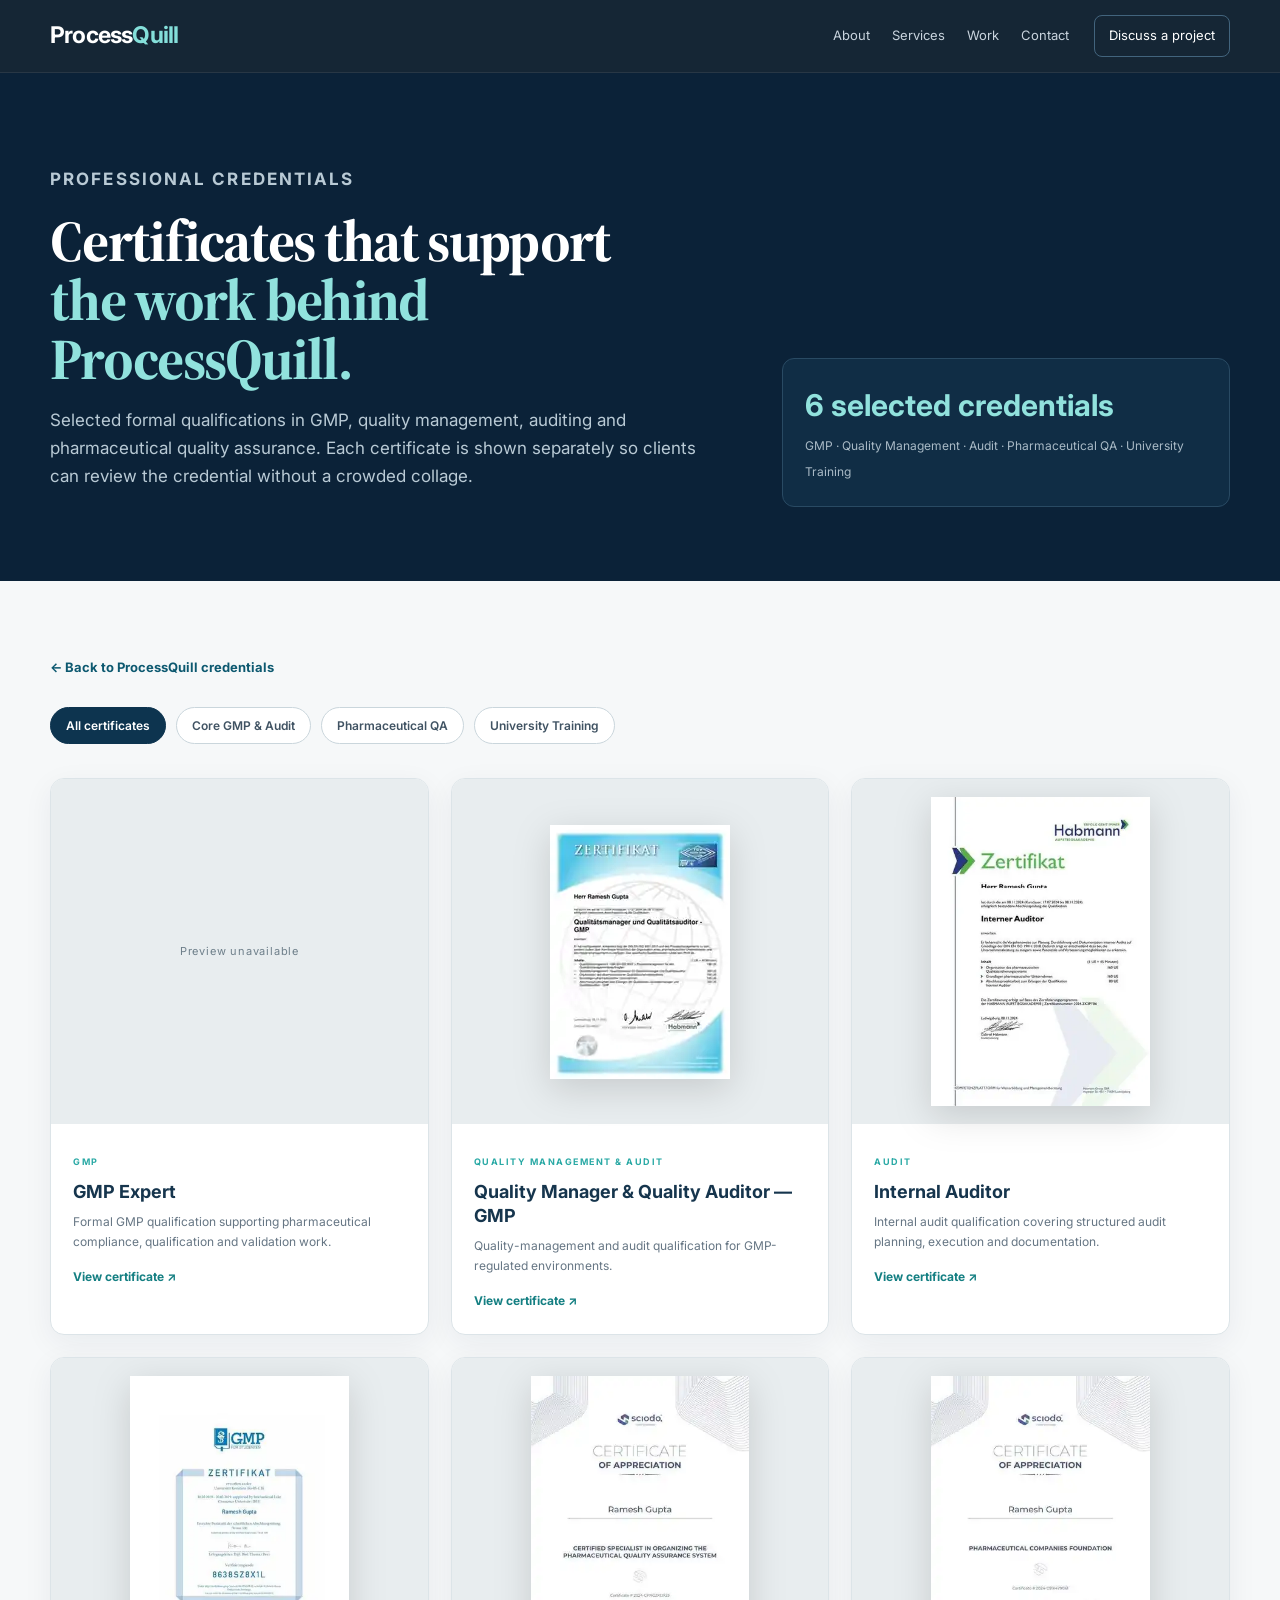
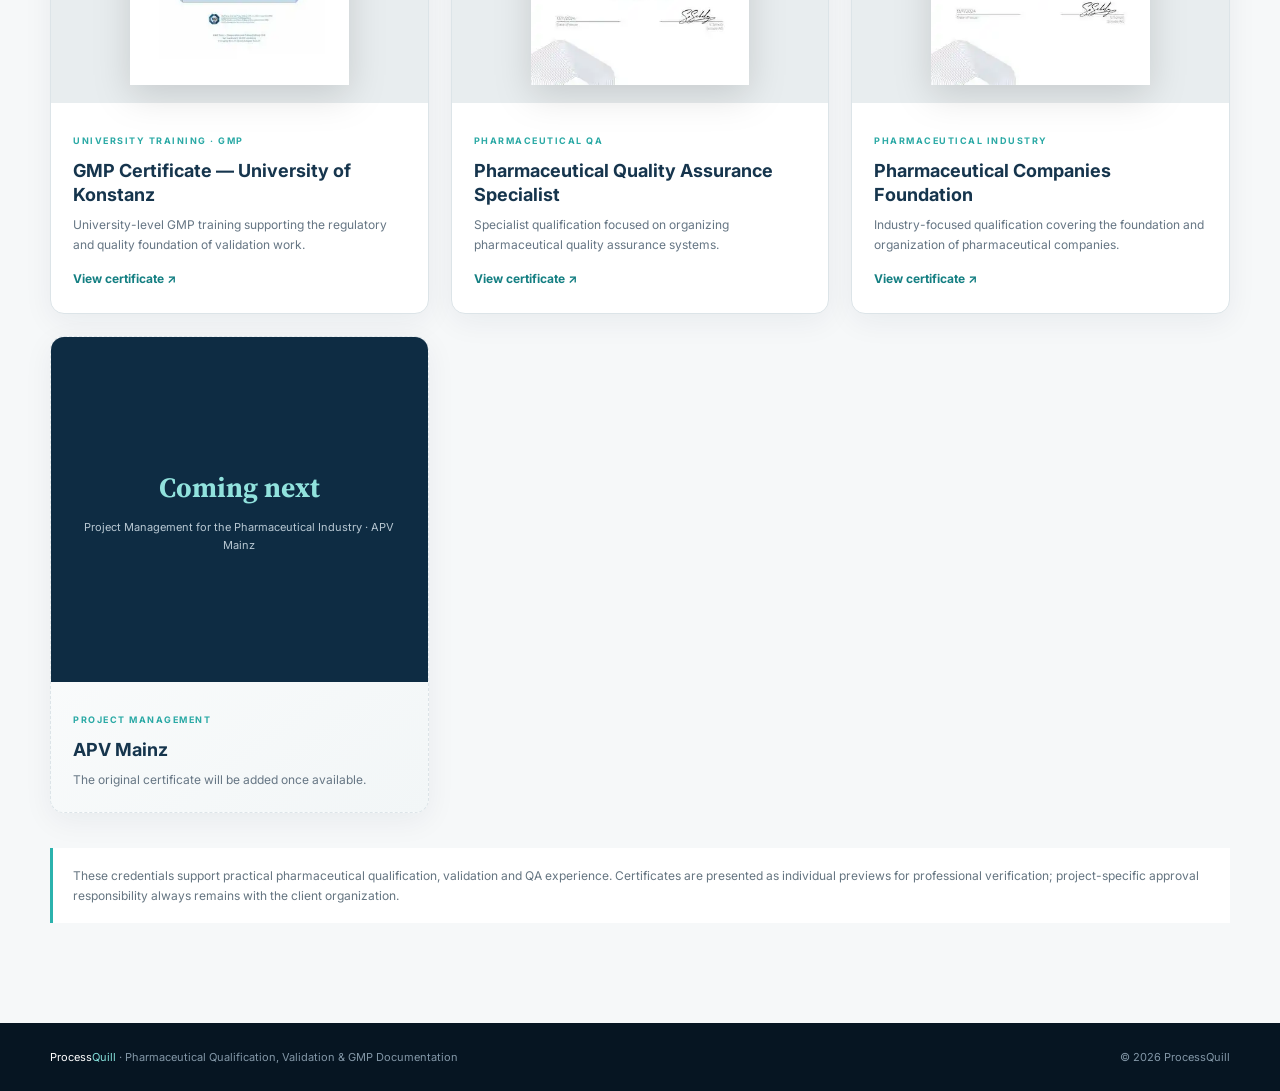
==== certificates.html @ fa0e52ea "Add individual professional certificate gallery" ====
<!DOCTYPE html>
<html lang="en">
<head>
  <meta charset="UTF-8" />
  <meta name="viewport" content="width=device-width, initial-scale=1.0" />
  <meta name="description" content="Selected professional GMP, quality management, audit and pharmaceutical QA certificates of Ramesh Gupta / ProcessQuill." />
  <meta name="theme-color" content="#0b2238" />
  <title>Certificates | ProcessQuill</title>
  <link rel="preconnect" href="https://fonts.googleapis.com">
  <link rel="preconnect" href="https://fonts.gstatic.com" crossorigin>
  <link href="https://fonts.googleapis.com/css2?family=Inter:wght@400;500;600;700&family=Source+Serif+4:opsz,wght@8..60,600;700&display=swap" rel="stylesheet">
  <link rel="stylesheet" href="styles.css" />
  <style>
    .cert-page{background:#f6f8f9;min-height:100vh}.cert-hero{background:#0b2238;color:#fff;padding:92px 0 74px}.cert-hero-grid{display:grid;grid-template-columns:1.2fr .8fr;gap:60px;align-items:end}.cert-hero h1{font-family:"Source Serif 4",Georgia,serif;font-size:58px;line-height:1.02;letter-spacing:-1.7px;margin:0}.cert-hero h1 span{color:#91e2dd}.cert-hero p{color:#b9cad5;font-size:17px;max-width:720px}.cert-summary{border:1px solid #294a63;border-radius:12px;padding:22px;background:#102d45}.cert-summary strong{display:block;font-size:30px;color:#91e2dd}.cert-summary span{font-size:12px;color:#a9bac6}.cert-main{padding:72px 0 100px}.filter-row{display:flex;gap:10px;flex-wrap:wrap;margin:0 0 34px}.filter-btn{border:1px solid #cad6dc;background:#fff;color:#405363;padding:10px 15px;border-radius:999px;font:600 12px Inter,Arial;cursor:pointer}.filter-btn.active,.filter-btn:hover{background:#0d344f;color:#fff;border-color:#0d344f}.certificate-grid{display:grid;grid-template-columns:repeat(3,1fr);gap:22px}.certificate-card{background:#fff;border:1px solid #dce4e8;border-radius:14px;overflow:hidden;box-shadow:0 8px 30px rgba(12,42,62,.06);transition:.25s ease}.certificate-card:hover{transform:translateY(-4px);box-shadow:0 18px 45px rgba(12,42,62,.11)}.certificate-card.hidden{display:none}.certificate-preview{height:345px;background:#e8edef;display:flex;align-items:center;justify-content:center;padding:18px;position:relative;cursor:zoom-in}.certificate-preview img{max-width:100%;max-height:100%;object-fit:contain;filter:drop-shadow(0 10px 18px rgba(0,0,0,.14))}.certificate-preview .loading{font-size:11px;color:#6e7f8a;letter-spacing:.8px}.certificate-body{padding:22px}.certificate-kicker{font-size:9px;letter-spacing:1.5px;color:#2aa9a5;font-weight:700;text-transform:uppercase}.certificate-body h2{font-size:18px;line-height:1.32;margin:8px 0;color:#16354d}.certificate-body p{font-size:12px;color:#667684;margin:0}.view-cert{display:inline-block;margin-top:15px;color:#147f82;text-decoration:none;font-size:12px;font-weight:700;cursor:pointer}.coming{border-style:dashed;background:linear-gradient(145deg,#fff,#f2f6f7)}.coming .certificate-preview{background:#0e2c43;color:#fff;cursor:default;flex-direction:column;text-align:center}.coming .certificate-preview b{font-family:"Source Serif 4",Georgia,serif;font-size:28px;color:#91e2dd}.coming .certificate-preview span{font-size:11px;color:#b8c8d3;margin-top:8px}.cert-note{margin-top:35px;padding:18px 20px;border-left:3px solid #2bb2ad;background:#fff;color:#657581;font-size:12px}.back-row{margin-bottom:28px}.back-row a{color:#0d5970;text-decoration:none;font-weight:700;font-size:13px}.modal{position:fixed;inset:0;background:rgba(3,15,25,.88);display:none;align-items:center;justify-content:center;z-index:100;padding:26px}.modal.open{display:flex}.modal-shell{position:relative;width:min(94vw,950px);height:min(92vh,820px);display:flex;align-items:center;justify-content:center}.modal img{max-width:100%;max-height:100%;object-fit:contain;background:#fff;box-shadow:0 24px 90px rgba(0,0,0,.5)}.modal-close{position:absolute;right:0;top:-4px;width:42px;height:42px;border:0;border-radius:50%;background:#fff;color:#0b2238;font-size:25px;cursor:pointer;z-index:2}.modal-caption{position:absolute;left:0;bottom:-4px;background:#0b2238;color:#fff;padding:10px 14px;border-radius:8px;font-size:12px}.cert-footer{background:#061522;color:#8397a7;padding:25px 0}.cert-footer .container{display:flex;justify-content:space-between;gap:20px;font-size:11px}.nav-simple{display:flex;gap:22px;align-items:center}.nav-simple a{color:#c9d4de;text-decoration:none;font-size:13px}.nav-simple a:hover{color:#fff}@media(max-width:900px){.cert-hero-grid{grid-template-columns:1fr}.certificate-grid{grid-template-columns:1fr 1fr}.cert-hero h1{font-size:48px}}@media(max-width:620px){.certificate-grid{grid-template-columns:1fr}.cert-hero h1{font-size:39px}.certificate-preview{height:315px}.cert-footer .container{flex-direction:column}.nav-simple{gap:13px}.nav-simple a:nth-child(2),.nav-simple a:nth-child(3){display:none}}
  </style>
</head>
<body class="cert-page">
  <header class="site-header">
    <div class="container nav-wrap">
      <a class="brand" href="index.html" aria-label="ProcessQuill home"><span class="brand-process">Process</span><span class="brand-quill">Quill</span></a>
      <nav class="nav-simple"><a href="index.html#about">About</a><a href="index.html#services">Services</a><a href="index.html#work">Work</a><a href="index.html#contact">Contact</a></nav>
      <a class="nav-cta" href="index.html#contact">Discuss a project</a>
    </div>
  </header>

  <main>
    <section class="cert-hero">
      <div class="container cert-hero-grid">
        <div>
          <p class="eyebrow">PROFESSIONAL CREDENTIALS</p>
          <h1>Certificates that support<br><span>the work behind ProcessQuill.</span></h1>
          <p>Selected formal qualifications in GMP, quality management, auditing and pharmaceutical quality assurance. Each certificate is shown separately so clients can review the credential without a crowded collage.</p>
        </div>
        <div class="cert-summary"><strong>6 selected credentials</strong><span>GMP · Quality Management · Audit · Pharmaceutical QA · University Training</span></div>
      </div>
    </section>

    <section class="cert-main">
      <div class="container">
        <div class="back-row"><a href="index.html#qualifications">← Back to ProcessQuill credentials</a></div>
        <div class="filter-row" aria-label="Certificate categories">
          <button class="filter-btn active" data-filter="all">All certificates</button>
          <button class="filter-btn" data-filter="gmp">Core GMP & Audit</button>
          <button class="filter-btn" data-filter="qa">Pharmaceutical QA</button>
          <button class="filter-btn" data-filter="university">University Training</button>
        </div>

        <div class="certificate-grid">
          <article class="certificate-card" data-cat="gmp">
            <div class="certificate-preview" data-title="GMP Expert"><span class="loading">Loading certificate…</span><img data-b64="assets/certificates/gmp-expert.b64" alt="GMP Expert certificate of Ramesh Gupta"></div>
            <div class="certificate-body"><span class="certificate-kicker">GMP</span><h2>GMP Expert</h2><p>Formal GMP qualification supporting pharmaceutical compliance, qualification and validation work.</p><span class="view-cert">View certificate ↗</span></div>
          </article>

          <article class="certificate-card" data-cat="gmp">
            <div class="certificate-preview" data-title="Quality Manager & Quality Auditor — GMP"><span class="loading">Loading certificate…</span><img data-b64="assets/certificates/quality-manager-gmp.b64" alt="Quality Manager and Quality Auditor GMP certificate of Ramesh Gupta"></div>
            <div class="certificate-body"><span class="certificate-kicker">Quality Management & Audit</span><h2>Quality Manager & Quality Auditor — GMP</h2><p>Quality-management and audit qualification for GMP-regulated environments.</p><span class="view-cert">View certificate ↗</span></div>
          </article>

          <article class="certificate-card" data-cat="gmp">
            <div class="certificate-preview" data-title="Internal Auditor"><span class="loading">Loading certificate…</span><img data-b64="assets/certificates/internal-auditor.b64" alt="Internal Auditor certificate of Ramesh Gupta"></div>
            <div class="certificate-body"><span class="certificate-kicker">Audit</span><h2>Internal Auditor</h2><p>Internal audit qualification covering structured audit planning, execution and documentation.</p><span class="view-cert">View certificate ↗</span></div>
          </article>

          <article class="certificate-card" data-cat="university gmp">
            <div class="certificate-preview" data-title="GMP Certificate — University of Konstanz"><span class="loading">Loading certificate…</span><img data-b64="assets/certificates/gmp-konstanz.b64" alt="GMP certificate University of Konstanz of Ramesh Gupta"></div>
            <div class="certificate-body"><span class="certificate-kicker">University Training · GMP</span><h2>GMP Certificate — University of Konstanz</h2><p>University-level GMP training supporting the regulatory and quality foundation of validation work.</p><span class="view-cert">View certificate ↗</span></div>
          </article>

          <article class="certificate-card" data-cat="qa">
            <div class="certificate-preview" data-title="Pharmaceutical Quality Assurance Specialist"><span class="loading">Loading certificate…</span><img data-b64="assets/certificates/pharma-qa-specialist.b64" alt="Pharmaceutical Quality Assurance Specialist certificate of Ramesh Gupta"></div>
            <div class="certificate-body"><span class="certificate-kicker">Pharmaceutical QA</span><h2>Pharmaceutical Quality Assurance Specialist</h2><p>Specialist qualification focused on organizing pharmaceutical quality assurance systems.</p><span class="view-cert">View certificate ↗</span></div>
          </article>

          <article class="certificate-card" data-cat="qa">
            <div class="certificate-preview" data-title="Pharmaceutical Companies Foundation"><span class="loading">Loading certificate…</span><img data-b64="assets/certificates/pharma-foundation.b64" alt="Pharmaceutical Companies Foundation certificate of Ramesh Gupta"></div>
            <div class="certificate-body"><span class="certificate-kicker">Pharmaceutical Industry</span><h2>Pharmaceutical Companies Foundation</h2><p>Industry-focused qualification covering the foundation and organization of pharmaceutical companies.</p><span class="view-cert">View certificate ↗</span></div>
          </article>

          <article class="certificate-card coming" data-cat="all">
            <div class="certificate-preview"><b>Coming next</b><span>Project Management for the Pharmaceutical Industry · APV Mainz</span></div>
            <div class="certificate-body"><span class="certificate-kicker">Project Management</span><h2>APV Mainz</h2><p>The original certificate will be added once available.</p></div>
          </article>
        </div>
        <div class="cert-note">These credentials support practical pharmaceutical qualification, validation and QA experience. Certificates are presented as individual previews for professional verification; project-specific approval responsibility always remains with the client organization.</div>
      </div>
    </section>
  </main>

  <footer class="cert-footer"><div class="container"><span><span class="brand-process">Process</span><span class="brand-quill">Quill</span> · Pharmaceutical Qualification, Validation & GMP Documentation</span><span>© <span id="certYear"></span> ProcessQuill</span></div></footer>

  <div class="modal" id="certModal" aria-hidden="true"><div class="modal-shell"><button class="modal-close" aria-label="Close certificate">×</button><img id="modalImage" alt="Certificate preview"><div class="modal-caption" id="modalCaption"></div></div></div>

  <script>
    document.getElementById('certYear').textContent = new Date().getFullYear();
    async function loadCertificateImages(){
      const images = [...document.querySelectorAll('img[data-b64]')];
      await Promise.all(images.map(async img => {
        try{
          const path = img.dataset.b64;
          const b64 = await fetch(path).then(r => { if(!r.ok) throw new Error(path); return r.text(); });
          img.src = 'data:image/webp;base64,' + b64.trim();
          img.previousElementSibling?.remove();
        }catch(e){
          const loading = img.previousElementSibling; if(loading) loading.textContent = 'Preview unavailable';
          img.style.display='none';
        }
      }));
    }
    loadCertificateImages();

    document.querySelectorAll('.filter-btn').forEach(btn => btn.addEventListener('click', () => {
      document.querySelectorAll('.filter-btn').forEach(b => b.classList.remove('active')); btn.classList.add('active');
      const filter = btn.dataset.filter;
      document.querySelectorAll('.certificate-card').forEach(card => {
        const cats = (card.dataset.cat || '').split(' ');
        card.classList.toggle('hidden', filter !== 'all' && !cats.includes(filter));
      });
    }));

    const modal = document.getElementById('certModal'), modalImage = document.getElementById('modalImage'), modalCaption = document.getElementById('modalCaption');
    document.querySelectorAll('.certificate-preview:not(.coming .certificate-preview), .view-cert').forEach(el => el.addEventListener('click', () => {
      const card = el.closest('.certificate-card'); const preview = card.querySelector('.certificate-preview'); const img = preview.querySelector('img');
      if(!img || !img.src || !img.src.startsWith('data:')) return;
      modalImage.src = img.src; modalCaption.textContent = preview.dataset.title || card.querySelector('h2').textContent; modal.classList.add('open'); modal.setAttribute('aria-hidden','false'); document.body.style.overflow='hidden';
    }));
    function closeModal(){ modal.classList.remove('open'); modal.setAttribute('aria-hidden','true'); document.body.style.overflow=''; }
    document.querySelector('.modal-close').addEventListener('click', closeModal); modal.addEventListener('click', e => { if(e.target === modal) closeModal(); }); document.addEventListener('keydown', e => { if(e.key === 'Escape') closeModal(); });
  </script>
</body>
</html>
---- styles.css ----
:root{--navy:#0b2238;--navy2:#14344f;--teal:#2bb2ad;--teal2:#84dfda;--ink:#1e2935;--muted:#667684;--line:#dce4e8;--paper:#fff;--soft:#f6f8f9;--soft2:#eef3f4;--green:#bce2c1;--amber:#f2d28f;--red:#e89a9a;--max:1180px}
*{box-sizing:border-box}html{scroll-behavior:smooth;scroll-padding-top:86px}body{margin:0;font-family:Inter,Arial,sans-serif;color:var(--ink);background:#fff;line-height:1.65}.container{width:min(calc(100% - 40px),var(--max));margin:auto}.site-header{position:sticky;top:0;z-index:30;background:rgba(7,25,41,.94);backdrop-filter:blur(14px);border-bottom:1px solid rgba(255,255,255,.08)}.nav-wrap{height:72px;display:flex;align-items:center;gap:25px}.brand{text-decoration:none;font-weight:700;font-size:23px;letter-spacing:-.8px;margin-right:auto}.brand-process{color:#fff}.brand-quill{color:var(--teal2)}.nav{display:flex;gap:20px}.nav a,.nav-cta{color:#c9d4de;text-decoration:none;font-size:13px}.nav a:hover{color:#fff}.nav-cta{padding:9px 14px;border:1px solid #42647d;border-radius:8px;color:#fff;white-space:nowrap}.section{padding:100px 0}.section-dark{background:var(--navy);color:#fff}.section-light{background:#fff}.section-muted{background:var(--soft)}.eyebrow{font-size:11px;letter-spacing:2.1px;font-weight:700;color:var(--teal);margin:0 0 18px}.hero{padding:104px 0 90px;overflow:hidden}.hero-grid{display:grid;grid-template-columns:1.05fr .95fr;align-items:center;gap:70px}.hero h1,.section-heading h2,.about-copy h2,.contact-copy h2{font-family:"Source Serif 4",Georgia,serif;letter-spacing:-1.5px;line-height:1.04;margin:0}.hero h1{font-size:67px}.hero h1 span{color:#91e2dd}.hero-lead{font-size:19px;color:#c6d3dc;max-width:690px;margin:27px 0 30px}.hero-actions{display:flex;gap:12px}.btn{display:inline-block;text-decoration:none;padding:13px 19px;border:0;border-radius:8px;font-weight:700;font-size:14px;cursor:pointer}.btn-primary{background:var(--teal);color:#052327}.btn-primary:hover{background:#45c5c0}.btn-secondary{border:1px solid #42617a;color:#fff}.hero-proof{margin-top:41px;display:flex;gap:9px;flex-wrap:wrap}.hero-proof span{font-size:12px;padding:7px 10px;border:1px solid #2c4d67;border-radius:999px;color:#c0ced8}.doc-stack{position:relative;height:535px;max-width:480px;margin:auto}.doc-card{position:absolute;width:320px;height:430px;border-radius:9px;background:#fff;color:var(--ink);box-shadow:0 28px 70px rgba(0,0,0,.28);padding:27px;overflow:hidden}.doc-back{right:0;top:20px;transform:rotate(9deg);opacity:.7}.doc-mid{right:70px;top:45px;transform:rotate(-7deg);opacity:.9}.doc-front{left:20px;top:70px;z-index:3}.doc-top{display:flex;justify-content:space-between;border-bottom:2px solid #1b4c70;padding-bottom:12px}.doc-brand{font-weight:700}.doc-brand span{color:#173a5e}.doc-brand b{color:#18858c}.doc-kicker{font-size:10px;letter-spacing:1.4px;color:#71808d;margin-top:45px}.doc-front h2{font-family:"Source Serif 4";font-size:28px;line-height:1.08;margin:7px 0 23px;color:#173a5e}.status-grid{display:grid;grid-template-columns:1fr 1fr;gap:7px}.status-grid div{background:#edf5f5;padding:10px;border-radius:4px}.status-grid small,.doc-metrics small{display:block;color:#71808d;font-size:8px}.status-grid strong{font-size:10px}.doc-rule{height:1px;background:#dfe6e9;margin:23px 0}.doc-metrics{display:grid;grid-template-columns:repeat(3,1fr);gap:5px;text-align:center}.doc-metrics b{font-size:14px;color:#173a5e}.lines i,.mini-table i{display:block;height:10px;background:#e5ebef;margin:13px 0;border-radius:2px}.mini-table{margin-top:65px}.mini-table i:nth-child(odd){background:#d0e7e7}.trust-strip{background:#071a2a;color:#fff;border-top:1px solid #203d53}.trust-grid{display:grid;grid-template-columns:repeat(4,1fr)}.trust-grid div{padding:25px;border-right:1px solid #203d53}.trust-grid strong{display:block;font-size:14px}.trust-grid span{font-size:11px;color:#9fb0be}.section-heading{max-width:760px;margin-bottom:52px}.section-heading h2,.about-copy h2,.contact-copy h2{font-size:45px;color:#132f49}.section-heading>p:last-child{font-size:17px;color:var(--muted);max-width:730px}.section-heading.light h2,.contact-copy h2{color:#fff}
.section-about{background:linear-gradient(180deg,#fff 0%,#f7fafb 100%)}.about-grid{display:grid;grid-template-columns:.78fr 1.22fr;gap:78px;align-items:center}.about-photo-wrap{position:relative;max-width:440px}.photo-frame{border-radius:18px;overflow:hidden;box-shadow:0 25px 65px rgba(12,42,62,.18);background:#dfe8ea;aspect-ratio:4/5;position:relative}.photo-frame:before{content:"";position:absolute;inset:0;border:1px solid rgba(255,255,255,.4);z-index:2;border-radius:18px;pointer-events:none}.photo-frame img{width:100%;height:100%;object-fit:cover;display:block;opacity:0;transition:opacity .35s ease}.photo-frame img.loaded{opacity:1}.about-namecard{position:absolute;right:-30px;bottom:24px;background:#0d2c44;color:#fff;padding:18px 22px;border-radius:10px;box-shadow:0 18px 40px rgba(5,27,43,.22);max-width:275px}.about-namecard strong{display:block;font-family:"Source Serif 4",Georgia,serif;font-size:21px}.about-namecard span{display:block;font-size:11px;color:#a9c1cf;margin-top:4px;line-height:1.45}.about-copy h2{margin-bottom:23px}.about-copy p{color:#5e6c78;font-size:15px}.about-copy .about-lead{color:#263b4b;font-size:18px;line-height:1.65}.about-highlights{display:grid;grid-template-columns:repeat(4,1fr);gap:9px;margin:28px 0}.about-highlights div{border:1px solid var(--line);background:#fff;padding:14px 12px;border-radius:9px}.about-highlights b{display:block;color:#0d3f5b;font-size:14px}.about-highlights span{display:block;color:#72808b;font-size:10px;margin-top:4px;line-height:1.35}.about-copy blockquote{margin:24px 0 0;border-left:3px solid var(--teal);padding:5px 0 5px 18px;color:#24485c;font-family:"Source Serif 4",Georgia,serif;font-size:18px;line-height:1.5}
.service-grid{display:grid;grid-template-columns:repeat(3,1fr);gap:18px}.service-card{border:1px solid var(--line);border-radius:12px;padding:30px;background:#fff;box-shadow:0 4px 20px rgba(13,34,56,.04)}.service-no{font-size:12px;color:var(--teal);font-weight:700}.service-card h3{font-size:21px;margin:12px 0}.service-card p{color:var(--muted);font-size:14px}.service-card ul{list-style:none;padding:17px 0 0;margin:25px 0 0;border-top:1px solid var(--line)}.service-card li{padding:5px 0;font-size:13px}.service-card li:before{content:"✓";color:var(--teal);margin-right:8px}.split-heading{display:grid;grid-template-columns:1.2fr .8fr;gap:70px;max-width:none}.note{font-size:13px!important;border-left:3px solid var(--teal);padding-left:18px;margin-top:25px}.portfolio-grid{display:grid;grid-template-columns:1fr 1fr;gap:22px}.portfolio-card{background:#fff;border:1px solid var(--line);border-radius:12px;overflow:hidden}.portfolio-preview{height:250px;background:#e8edef;padding:28px;position:relative;overflow:hidden}.portfolio-preview:after{content:"";position:absolute;right:-70px;bottom:-90px;width:250px;height:250px;border-radius:50%;background:rgba(40,164,165,.12)}.sterilizer-preview{background:linear-gradient(135deg,#e7edf0,#dce8e9)}.hvac-preview{background:linear-gradient(135deg,#e6efef,#dce8eb)}.aseptic-preview{background:linear-gradient(135deg,#e7ecef,#dbe5ea)}.fmea-preview{background:linear-gradient(135deg,#e8edee,#e3e7e4)}.preview-label{font-size:10px;letter-spacing:1.4px;color:#52707d;font-weight:700}.preview-title{font-family:"Source Serif 4";font-size:28px;color:#173a5e;margin:14px 0}.preview-tags,.preview-data,.chip-row,.risk-legend{display:flex;gap:7px;flex-wrap:wrap}.preview-tags span,.preview-data b,.chip-row span{font-size:10px;padding:6px 9px;background:#fff;border-radius:999px}.preview-data{position:absolute;bottom:25px;left:28px}.hvac-diagram{display:grid;grid-template-columns:repeat(4,55px);gap:8px;margin-top:23px}.hvac-diagram i{height:55px;background:#fff;border:1px solid #adc4ca;border-radius:5px}.matrix{width:220px;display:grid;grid-template-columns:repeat(3,1fr);gap:4px;margin-top:23px}.matrix i{height:26px;background:#fff;border-left:4px solid #2aa5a5}.risk-table{width:280px;margin-top:15px}.risk-table i{display:block;height:15px;margin:6px 0;background:linear-gradient(90deg,#bfe4c4 0 33%,#f1d88d 33% 66%,#eaa2a2 66%)}.risk-legend{margin-top:12px}.risk-legend span{font-size:9px;padding:4px 7px;border-radius:4px}.r-low{background:#bfe4c4}.r-med{background:#f1d88d}.r-high{background:#eaa2a2}.portfolio-body{padding:27px}.portfolio-type{font-size:11px;color:var(--teal);font-weight:700;text-transform:uppercase;letter-spacing:1px}.portfolio-body h3{font-size:21px;margin:5px 0 9px}.portfolio-body>p:not(.portfolio-type){font-size:14px;color:var(--muted)}.chip-row{margin-top:22px}.chip-row span{background:var(--soft2);color:#51616d}.process-grid{display:grid;grid-template-columns:repeat(4,1fr);gap:1px;background:#26445d;border:1px solid #26445d}.process-step{background:var(--navy);padding:28px}.process-step b{color:var(--teal2);font-size:12px}.process-step h3{font-size:17px}.process-step p{color:#afbdc8;font-size:13px}.two-col{display:grid;grid-template-columns:.85fr 1.15fr;gap:90px}.timeline{border-left:1px solid var(--line);padding-left:34px}.timeline-item{position:relative;padding-bottom:36px}.timeline-item:before{content:"";position:absolute;left:-40px;top:5px;width:10px;height:10px;border-radius:50%;background:var(--teal);border:4px solid #d9eeee}.timeline-item span{font-size:11px;color:var(--teal);font-weight:700}.timeline-item h3{font-size:18px;margin:5px 0}.timeline-item p{font-size:14px;color:var(--muted);margin:0}.cert-grid{display:grid;grid-template-columns:repeat(3,1fr);gap:15px}.cert{background:#fff;border:1px solid var(--line);padding:24px;border-radius:10px}.cert span{font-size:9px;letter-spacing:1.5px;font-weight:700;color:var(--teal)}.cert h3{font-size:16px;margin:8px 0}.cert p{font-size:12px;color:var(--muted);margin:0}
.contact-section{padding:100px 0}.contact-grid{display:grid;grid-template-columns:.85fr 1.15fr;gap:70px;align-items:start}.contact-copy h2{margin-bottom:22px}.contact-copy>p{color:#b8c8d3;max-width:520px}.direct-email{display:inline-block;color:#8ce2dc;font-size:19px;font-weight:700;text-decoration:none;margin:16px 0 28px;border-bottom:1px solid rgba(140,226,220,.35)}.contact-points{display:flex;gap:8px;flex-wrap:wrap}.contact-points span{font-size:11px;border:1px solid #31536c;border-radius:999px;padding:7px 10px;color:#b9cad5}.contact-form{background:#fff;color:var(--ink);padding:30px;border-radius:13px;box-shadow:0 25px 60px rgba(0,0,0,.18)}.contact-form label{display:block;font-size:11px;font-weight:700;color:#405363;margin-bottom:15px}.contact-form input,.contact-form textarea{width:100%;border:1px solid #cfd9df;border-radius:7px;padding:11px 12px;margin-top:6px;font:inherit;font-size:13px;color:var(--ink);background:#fbfcfc;outline:none}.contact-form input:focus,.contact-form textarea:focus{border-color:#41aaa9;box-shadow:0 0 0 3px rgba(43,178,173,.11)}.form-row{display:grid;grid-template-columns:1fr 1fr;gap:14px}.contact-submit{width:100%;margin-top:4px}.form-note{font-size:10px;color:#71808b;margin:10px 0 0;line-height:1.45}.footer{background:#061522;color:#8397a7;padding:25px 0}.footer-wrap{display:grid;grid-template-columns:1fr 2fr 1fr;align-items:center;font-size:11px}.footer-wrap p:nth-child(2){text-align:center}.footer-wrap p:last-child{text-align:right}.reveal{opacity:0;transform:translateY(14px);transition:.7s ease}.reveal.visible{opacity:1;transform:none}.delay-1{transition-delay:.08s}.delay-2{transition-delay:.16s}.delay-3{transition-delay:.24s}
@media(max-width:1030px){.nav{gap:13px}.nav a{font-size:12px}.hero h1{font-size:58px}.about-grid{gap:50px}.about-namecard{right:-10px}}
@media(max-width:900px){.nav{display:none}.hero-grid,.split-heading,.two-col,.contact-grid,.about-grid{grid-template-columns:1fr}.hero h1{font-size:50px}.hero-visual{margin-top:20px}.trust-grid,.service-grid,.process-grid,.cert-grid{grid-template-columns:1fr 1fr}.portfolio-grid{grid-template-columns:1fr}.two-col,.contact-grid{gap:35px}.about-photo-wrap{margin:auto;width:min(100%,420px)}.footer-wrap{grid-template-columns:1fr;text-align:center;gap:8px}.footer-wrap p:nth-child(2),.footer-wrap p:last-child{text-align:center}}
@media(max-width:600px){.container{width:min(calc(100% - 28px),var(--max))}.nav-cta{font-size:11px}.hero{padding-top:72px}.hero h1{font-size:40px}.hero-lead{font-size:16px}.doc-stack{height:470px;transform:scale(.82);transform-origin:top center;margin-bottom:-70px}.trust-grid,.service-grid,.process-grid,.cert-grid,.about-highlights{grid-template-columns:1fr}.trust-grid div{border-right:0;border-bottom:1px solid #203d53}.section{padding:72px 0}.section-heading h2,.about-copy h2,.contact-copy h2{font-size:35px}.portfolio-preview{height:225px}.about-namecard{position:relative;right:auto;bottom:auto;margin:-25px 14px 0;z-index:3}.form-row{grid-template-columns:1fr}.contact-form{padding:22px}}
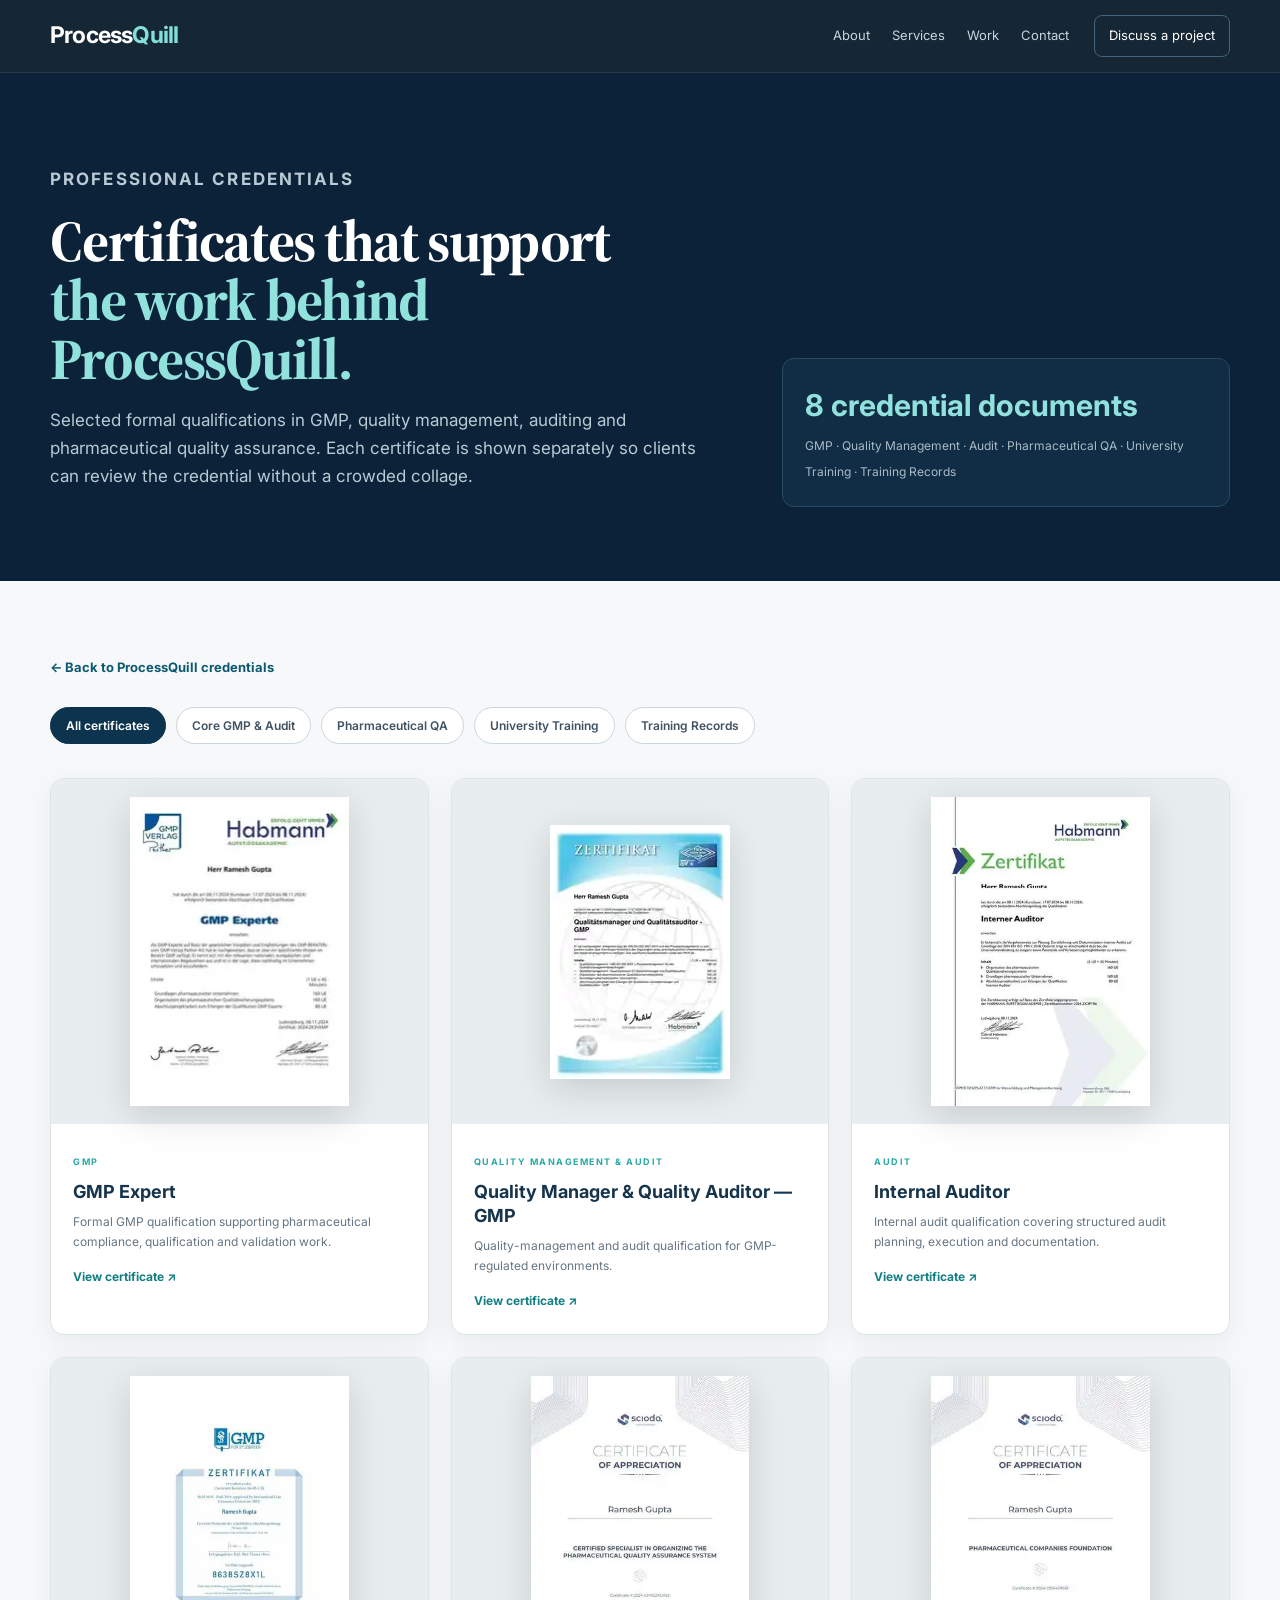
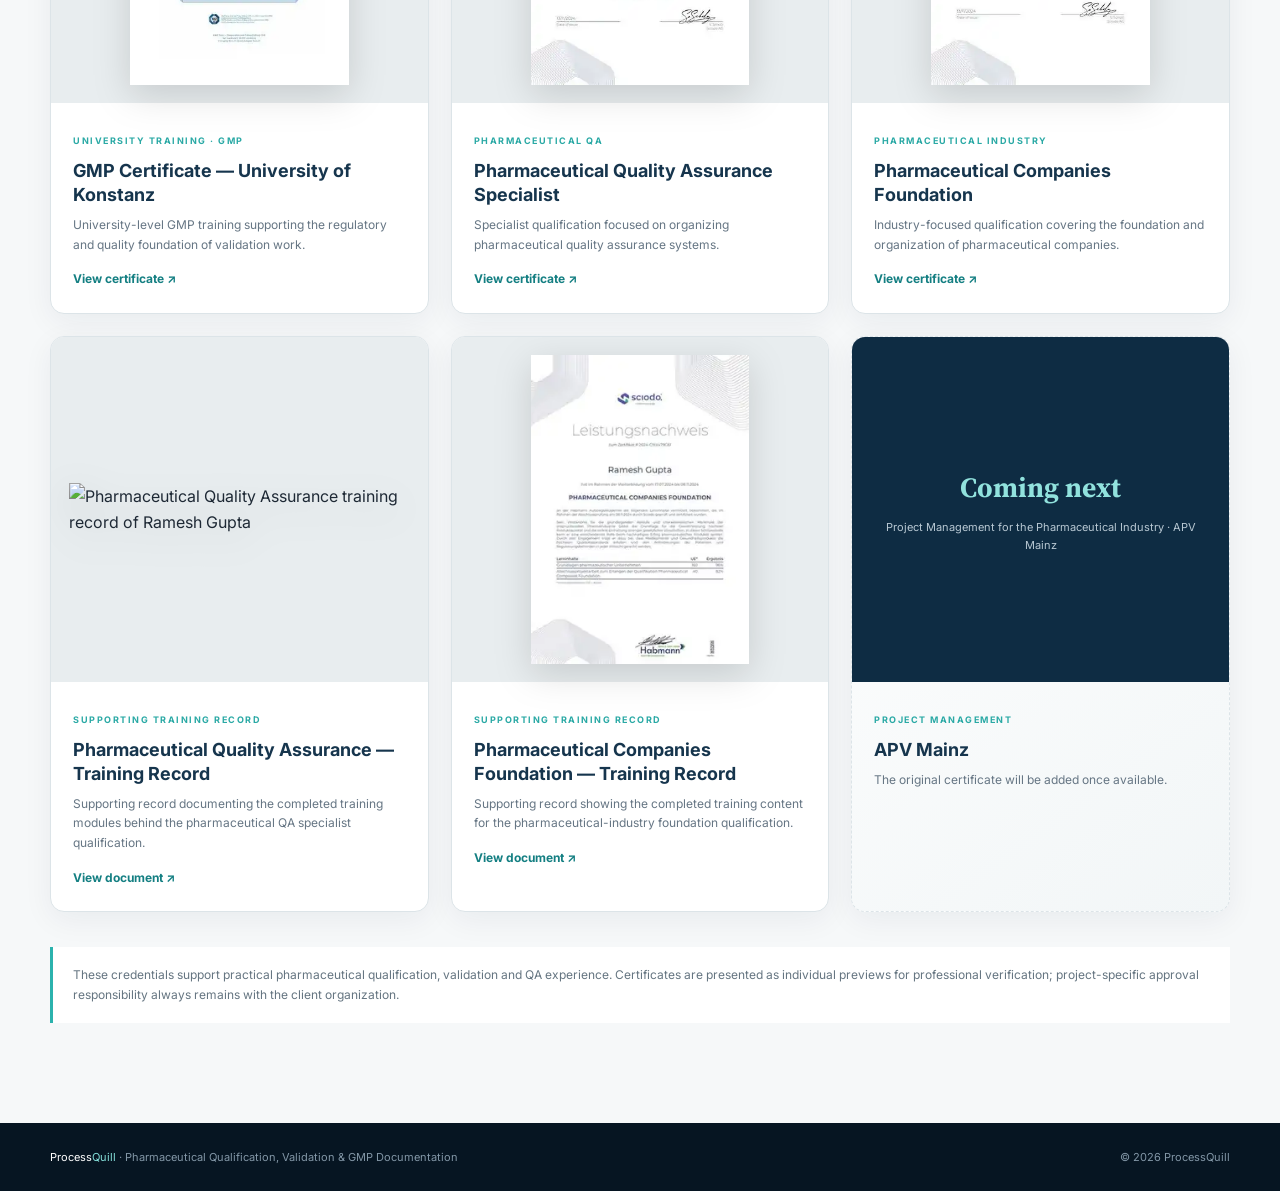
==== commit c5e84853: "Add categorized certificate and training record gallery" ====
--- a/certificates.html
+++ b/certificates.html
@@ -31,7 +31,7 @@
           <h1>Certificates that support<br><span>the work behind ProcessQuill.</span></h1>
           <p>Selected formal qualifications in GMP, quality management, auditing and pharmaceutical quality assurance. Each certificate is shown separately so clients can review the credential without a crowded collage.</p>
         </div>
-        <div class="cert-summary"><strong>6 selected credentials</strong><span>GMP · Quality Management · Audit · Pharmaceutical QA · University Training</span></div>
+        <div class="cert-summary"><strong>8 credential documents</strong><span>GMP · Quality Management · Audit · Pharmaceutical QA · University Training · Training Records</span></div>
       </div>
     </section>
 
@@ -43,6 +43,7 @@
           <button class="filter-btn" data-filter="gmp">Core GMP & Audit</button>
           <button class="filter-btn" data-filter="qa">Pharmaceutical QA</button>
           <button class="filter-btn" data-filter="university">University Training</button>
+          <button class="filter-btn" data-filter="records">Training Records</button>
         </div>
 
         <div class="certificate-grid">
@@ -76,6 +77,16 @@
             <div class="certificate-body"><span class="certificate-kicker">Pharmaceutical Industry</span><h2>Pharmaceutical Companies Foundation</h2><p>Industry-focused qualification covering the foundation and organization of pharmaceutical companies.</p><span class="view-cert">View certificate ↗</span></div>
           </article>
 
+          <article class="certificate-card" data-cat="qa records">
+            <div class="certificate-preview" data-title="Pharmaceutical Quality Assurance — Training Record"><span class="loading">Loading document…</span><img data-b64="assets/certificates/pharma-qa-training-record.b64" alt="Pharmaceutical Quality Assurance training record of Ramesh Gupta"></div>
+            <div class="certificate-body"><span class="certificate-kicker">Supporting Training Record</span><h2>Pharmaceutical Quality Assurance — Training Record</h2><p>Supporting record documenting the completed training modules behind the pharmaceutical QA specialist qualification.</p><span class="view-cert">View document ↗</span></div>
+          </article>
+
+          <article class="certificate-card" data-cat="qa records">
+            <div class="certificate-preview" data-title="Pharmaceutical Companies Foundation — Training Record"><span class="loading">Loading document…</span><img data-b64="assets/certificates/pharma-foundation-training-record.b64" alt="Pharmaceutical Companies Foundation training record of Ramesh Gupta"></div>
+            <div class="certificate-body"><span class="certificate-kicker">Supporting Training Record</span><h2>Pharmaceutical Companies Foundation — Training Record</h2><p>Supporting record showing the completed training content for the pharmaceutical-industry foundation qualification.</p><span class="view-cert">View document ↗</span></div>
+          </article>
+
           <article class="certificate-card coming" data-cat="all">
             <div class="certificate-preview"><b>Coming next</b><span>Project Management for the Pharmaceutical Industry · APV Mainz</span></div>
             <div class="certificate-body"><span class="certificate-kicker">Project Management</span><h2>APV Mainz</h2><p>The original certificate will be added once available.</p></div>
@@ -92,13 +103,15 @@
 
   <script>
     document.getElementById('certYear').textContent = new Date().getFullYear();
+    const loaded = new Map();
     async function loadCertificateImages(){
       const images = [...document.querySelectorAll('img[data-b64]')];
       await Promise.all(images.map(async img => {
         try{
           const path = img.dataset.b64;
           const b64 = await fetch(path).then(r => { if(!r.ok) throw new Error(path); return r.text(); });
-          img.src = 'data:image/webp;base64,' + b64.trim();
+          const src = 'data:image/webp;base64,' + b64.trim();
+          img.src = src; loaded.set(path, src);
           img.previousElementSibling?.remove();
         }catch(e){
           const loading = img.previousElementSibling; if(loading) loading.textContent = 'Preview unavailable';
@@ -118,7 +131,7 @@
     }));
 
     const modal = document.getElementById('certModal'), modalImage = document.getElementById('modalImage'), modalCaption = document.getElementById('modalCaption');
-    document.querySelectorAll('.certificate-preview:not(.coming .certificate-preview), .view-cert').forEach(el => el.addEventListener('click', () => {
+    document.querySelectorAll('.certificate-card:not(.coming) .certificate-preview, .certificate-card:not(.coming) .view-cert').forEach(el => el.addEventListener('click', () => {
       const card = el.closest('.certificate-card'); const preview = card.querySelector('.certificate-preview'); const img = preview.querySelector('img');
       if(!img || !img.src || !img.src.startsWith('data:')) return;
       modalImage.src = img.src; modalCaption.textContent = preview.dataset.title || card.querySelector('h2').textContent; modal.classList.add('open'); modal.setAttribute('aria-hidden','false'); document.body.style.overflow='hidden';
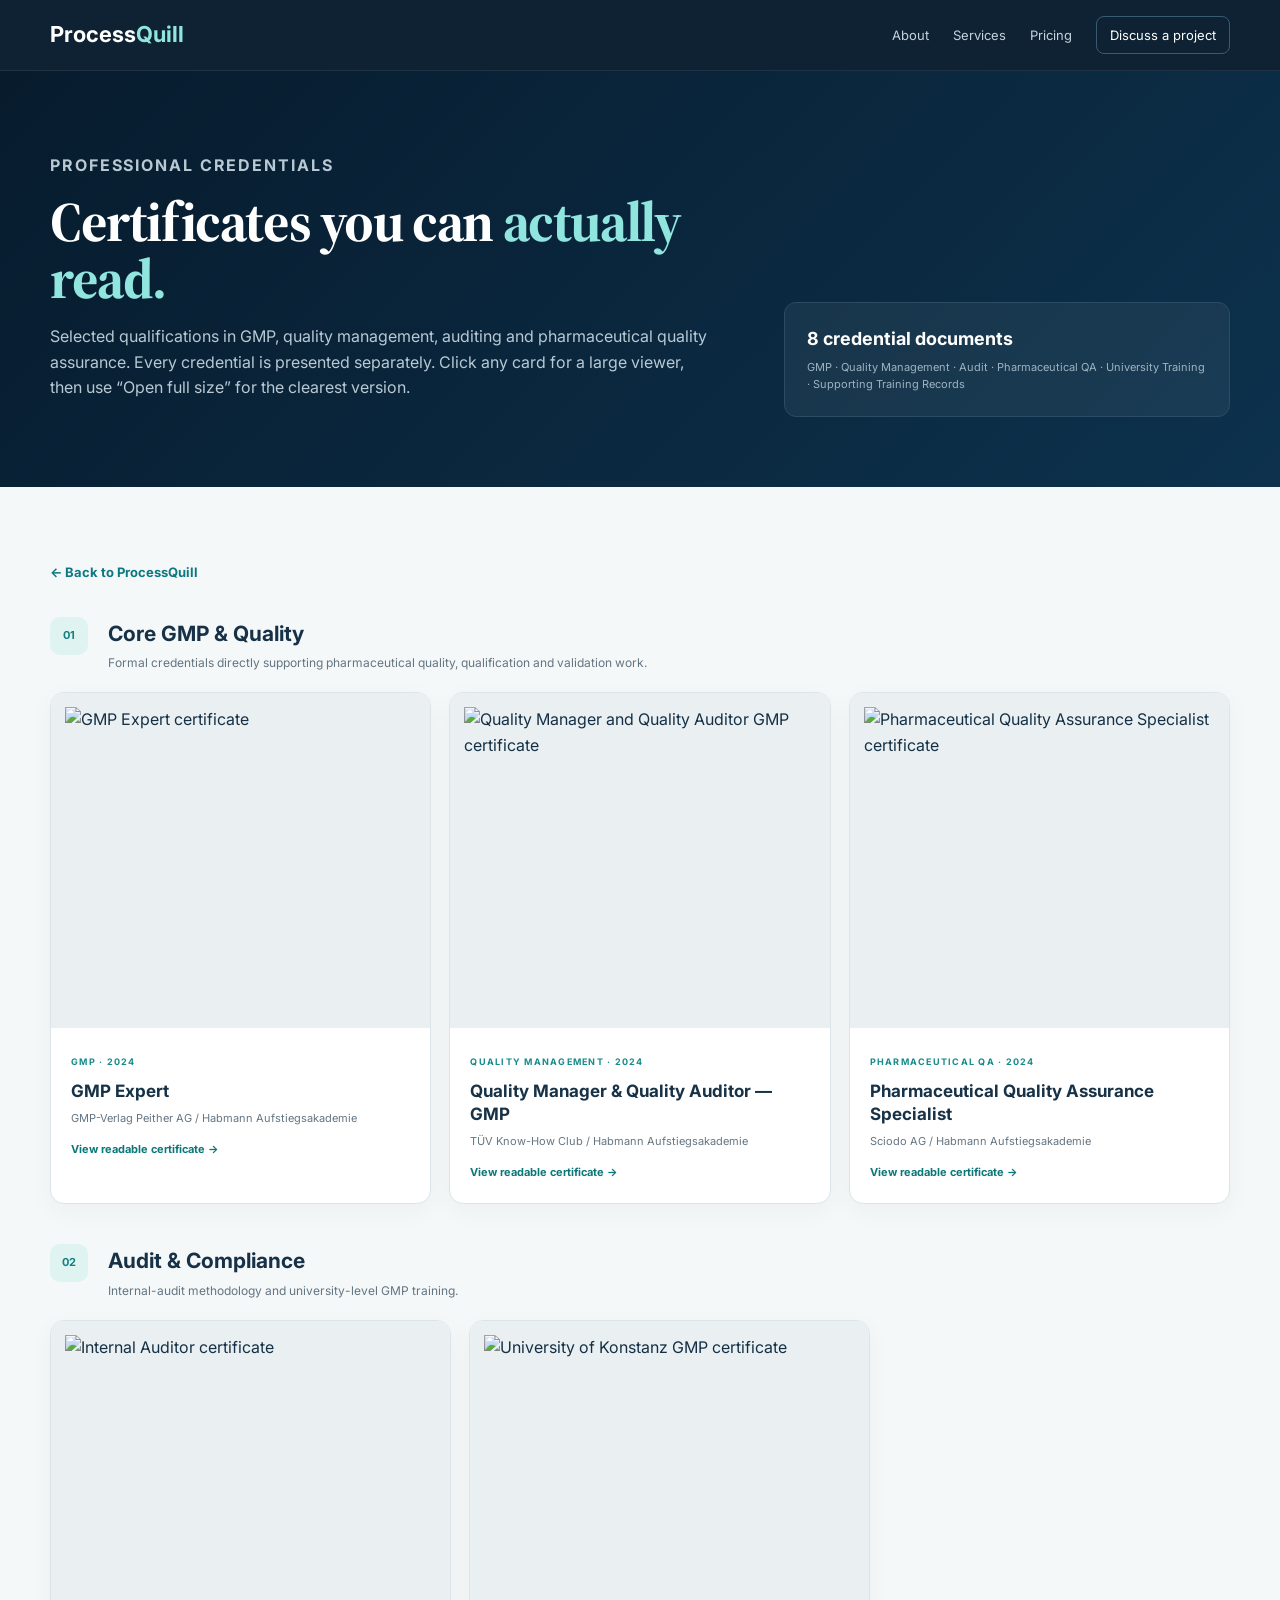
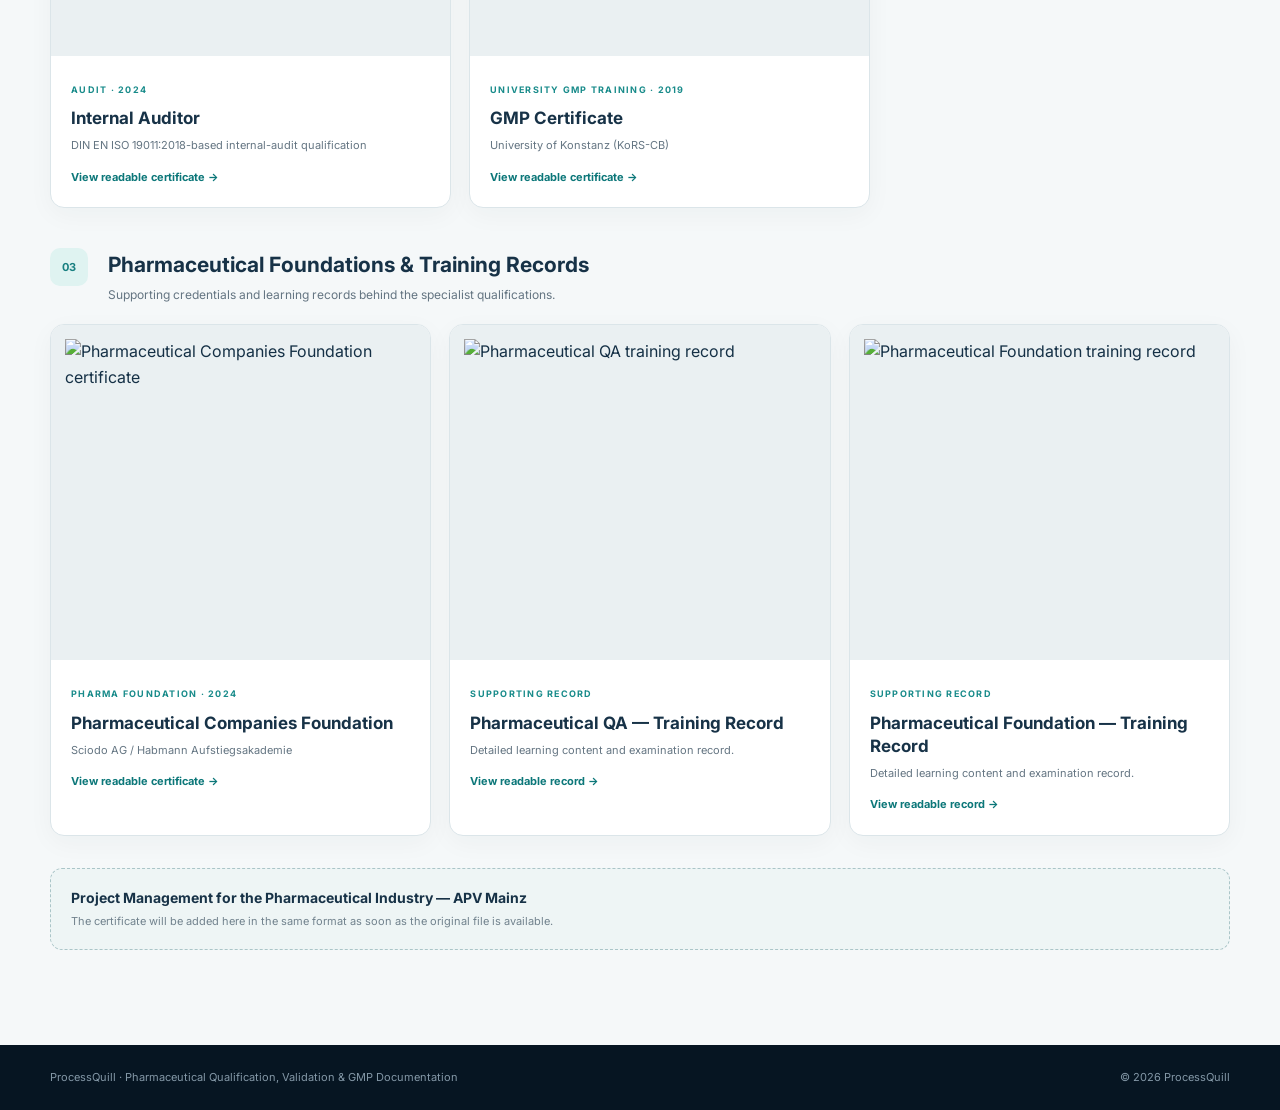
==== commit 1c9ff321: "Upgrade certificate gallery with readable full-size images" ====
--- a/certificates.html
+++ b/certificates.html
@@ -1,143 +1 @@
-<!DOCTYPE html>
-<html lang="en">
-<head>
-  <meta charset="UTF-8" />
-  <meta name="viewport" content="width=device-width, initial-scale=1.0" />
-  <meta name="description" content="Selected professional GMP, quality management, audit and pharmaceutical QA certificates of Ramesh Gupta / ProcessQuill." />
-  <meta name="theme-color" content="#0b2238" />
-  <title>Certificates | ProcessQuill</title>
-  <link rel="preconnect" href="https://fonts.googleapis.com">
-  <link rel="preconnect" href="https://fonts.gstatic.com" crossorigin>
-  <link href="https://fonts.googleapis.com/css2?family=Inter:wght@400;500;600;700&family=Source+Serif+4:opsz,wght@8..60,600;700&display=swap" rel="stylesheet">
-  <link rel="stylesheet" href="styles.css" />
-  <style>
-    .cert-page{background:#f6f8f9;min-height:100vh}.cert-hero{background:#0b2238;color:#fff;padding:92px 0 74px}.cert-hero-grid{display:grid;grid-template-columns:1.2fr .8fr;gap:60px;align-items:end}.cert-hero h1{font-family:"Source Serif 4",Georgia,serif;font-size:58px;line-height:1.02;letter-spacing:-1.7px;margin:0}.cert-hero h1 span{color:#91e2dd}.cert-hero p{color:#b9cad5;font-size:17px;max-width:720px}.cert-summary{border:1px solid #294a63;border-radius:12px;padding:22px;background:#102d45}.cert-summary strong{display:block;font-size:30px;color:#91e2dd}.cert-summary span{font-size:12px;color:#a9bac6}.cert-main{padding:72px 0 100px}.filter-row{display:flex;gap:10px;flex-wrap:wrap;margin:0 0 34px}.filter-btn{border:1px solid #cad6dc;background:#fff;color:#405363;padding:10px 15px;border-radius:999px;font:600 12px Inter,Arial;cursor:pointer}.filter-btn.active,.filter-btn:hover{background:#0d344f;color:#fff;border-color:#0d344f}.certificate-grid{display:grid;grid-template-columns:repeat(3,1fr);gap:22px}.certificate-card{background:#fff;border:1px solid #dce4e8;border-radius:14px;overflow:hidden;box-shadow:0 8px 30px rgba(12,42,62,.06);transition:.25s ease}.certificate-card:hover{transform:translateY(-4px);box-shadow:0 18px 45px rgba(12,42,62,.11)}.certificate-card.hidden{display:none}.certificate-preview{height:345px;background:#e8edef;display:flex;align-items:center;justify-content:center;padding:18px;position:relative;cursor:zoom-in}.certificate-preview img{max-width:100%;max-height:100%;object-fit:contain;filter:drop-shadow(0 10px 18px rgba(0,0,0,.14))}.certificate-preview .loading{font-size:11px;color:#6e7f8a;letter-spacing:.8px}.certificate-body{padding:22px}.certificate-kicker{font-size:9px;letter-spacing:1.5px;color:#2aa9a5;font-weight:700;text-transform:uppercase}.certificate-body h2{font-size:18px;line-height:1.32;margin:8px 0;color:#16354d}.certificate-body p{font-size:12px;color:#667684;margin:0}.view-cert{display:inline-block;margin-top:15px;color:#147f82;text-decoration:none;font-size:12px;font-weight:700;cursor:pointer}.coming{border-style:dashed;background:linear-gradient(145deg,#fff,#f2f6f7)}.coming .certificate-preview{background:#0e2c43;color:#fff;cursor:default;flex-direction:column;text-align:center}.coming .certificate-preview b{font-family:"Source Serif 4",Georgia,serif;font-size:28px;color:#91e2dd}.coming .certificate-preview span{font-size:11px;color:#b8c8d3;margin-top:8px}.cert-note{margin-top:35px;padding:18px 20px;border-left:3px solid #2bb2ad;background:#fff;color:#657581;font-size:12px}.back-row{margin-bottom:28px}.back-row a{color:#0d5970;text-decoration:none;font-weight:700;font-size:13px}.modal{position:fixed;inset:0;background:rgba(3,15,25,.88);display:none;align-items:center;justify-content:center;z-index:100;padding:26px}.modal.open{display:flex}.modal-shell{position:relative;width:min(94vw,950px);height:min(92vh,820px);display:flex;align-items:center;justify-content:center}.modal img{max-width:100%;max-height:100%;object-fit:contain;background:#fff;box-shadow:0 24px 90px rgba(0,0,0,.5)}.modal-close{position:absolute;right:0;top:-4px;width:42px;height:42px;border:0;border-radius:50%;background:#fff;color:#0b2238;font-size:25px;cursor:pointer;z-index:2}.modal-caption{position:absolute;left:0;bottom:-4px;background:#0b2238;color:#fff;padding:10px 14px;border-radius:8px;font-size:12px}.cert-footer{background:#061522;color:#8397a7;padding:25px 0}.cert-footer .container{display:flex;justify-content:space-between;gap:20px;font-size:11px}.nav-simple{display:flex;gap:22px;align-items:center}.nav-simple a{color:#c9d4de;text-decoration:none;font-size:13px}.nav-simple a:hover{color:#fff}@media(max-width:900px){.cert-hero-grid{grid-template-columns:1fr}.certificate-grid{grid-template-columns:1fr 1fr}.cert-hero h1{font-size:48px}}@media(max-width:620px){.certificate-grid{grid-template-columns:1fr}.cert-hero h1{font-size:39px}.certificate-preview{height:315px}.cert-footer .container{flex-direction:column}.nav-simple{gap:13px}.nav-simple a:nth-child(2),.nav-simple a:nth-child(3){display:none}}
-  </style>
-</head>
-<body class="cert-page">
-  <header class="site-header">
-    <div class="container nav-wrap">
-      <a class="brand" href="index.html" aria-label="ProcessQuill home"><span class="brand-process">Process</span><span class="brand-quill">Quill</span></a>
-      <nav class="nav-simple"><a href="index.html#about">About</a><a href="index.html#services">Services</a><a href="index.html#work">Work</a><a href="index.html#contact">Contact</a></nav>
-      <a class="nav-cta" href="index.html#contact">Discuss a project</a>
-    </div>
-  </header>
-
-  <main>
-    <section class="cert-hero">
-      <div class="container cert-hero-grid">
-        <div>
-          <p class="eyebrow">PROFESSIONAL CREDENTIALS</p>
-          <h1>Certificates that support<br><span>the work behind ProcessQuill.</span></h1>
-          <p>Selected formal qualifications in GMP, quality management, auditing and pharmaceutical quality assurance. Each certificate is shown separately so clients can review the credential without a crowded collage.</p>
-        </div>
-        <div class="cert-summary"><strong>8 credential documents</strong><span>GMP · Quality Management · Audit · Pharmaceutical QA · University Training · Training Records</span></div>
-      </div>
-    </section>
-
-    <section class="cert-main">
-      <div class="container">
-        <div class="back-row"><a href="index.html#qualifications">← Back to ProcessQuill credentials</a></div>
-        <div class="filter-row" aria-label="Certificate categories">
-          <button class="filter-btn active" data-filter="all">All certificates</button>
-          <button class="filter-btn" data-filter="gmp">Core GMP & Audit</button>
-          <button class="filter-btn" data-filter="qa">Pharmaceutical QA</button>
-          <button class="filter-btn" data-filter="university">University Training</button>
-          <button class="filter-btn" data-filter="records">Training Records</button>
-        </div>
-
-        <div class="certificate-grid">
-          <article class="certificate-card" data-cat="gmp">
-            <div class="certificate-preview" data-title="GMP Expert"><span class="loading">Loading certificate…</span><img data-b64="assets/certificates/gmp-expert.b64" alt="GMP Expert certificate of Ramesh Gupta"></div>
-            <div class="certificate-body"><span class="certificate-kicker">GMP</span><h2>GMP Expert</h2><p>Formal GMP qualification supporting pharmaceutical compliance, qualification and validation work.</p><span class="view-cert">View certificate ↗</span></div>
-          </article>
-
-          <article class="certificate-card" data-cat="gmp">
-            <div class="certificate-preview" data-title="Quality Manager & Quality Auditor — GMP"><span class="loading">Loading certificate…</span><img data-b64="assets/certificates/quality-manager-gmp.b64" alt="Quality Manager and Quality Auditor GMP certificate of Ramesh Gupta"></div>
-            <div class="certificate-body"><span class="certificate-kicker">Quality Management & Audit</span><h2>Quality Manager & Quality Auditor — GMP</h2><p>Quality-management and audit qualification for GMP-regulated environments.</p><span class="view-cert">View certificate ↗</span></div>
-          </article>
-
-          <article class="certificate-card" data-cat="gmp">
-            <div class="certificate-preview" data-title="Internal Auditor"><span class="loading">Loading certificate…</span><img data-b64="assets/certificates/internal-auditor.b64" alt="Internal Auditor certificate of Ramesh Gupta"></div>
-            <div class="certificate-body"><span class="certificate-kicker">Audit</span><h2>Internal Auditor</h2><p>Internal audit qualification covering structured audit planning, execution and documentation.</p><span class="view-cert">View certificate ↗</span></div>
-          </article>
-
-          <article class="certificate-card" data-cat="university gmp">
-            <div class="certificate-preview" data-title="GMP Certificate — University of Konstanz"><span class="loading">Loading certificate…</span><img data-b64="assets/certificates/gmp-konstanz.b64" alt="GMP certificate University of Konstanz of Ramesh Gupta"></div>
-            <div class="certificate-body"><span class="certificate-kicker">University Training · GMP</span><h2>GMP Certificate — University of Konstanz</h2><p>University-level GMP training supporting the regulatory and quality foundation of validation work.</p><span class="view-cert">View certificate ↗</span></div>
-          </article>
-
-          <article class="certificate-card" data-cat="qa">
-            <div class="certificate-preview" data-title="Pharmaceutical Quality Assurance Specialist"><span class="loading">Loading certificate…</span><img data-b64="assets/certificates/pharma-qa-specialist.b64" alt="Pharmaceutical Quality Assurance Specialist certificate of Ramesh Gupta"></div>
-            <div class="certificate-body"><span class="certificate-kicker">Pharmaceutical QA</span><h2>Pharmaceutical Quality Assurance Specialist</h2><p>Specialist qualification focused on organizing pharmaceutical quality assurance systems.</p><span class="view-cert">View certificate ↗</span></div>
-          </article>
-
-          <article class="certificate-card" data-cat="qa">
-            <div class="certificate-preview" data-title="Pharmaceutical Companies Foundation"><span class="loading">Loading certificate…</span><img data-b64="assets/certificates/pharma-foundation.b64" alt="Pharmaceutical Companies Foundation certificate of Ramesh Gupta"></div>
-            <div class="certificate-body"><span class="certificate-kicker">Pharmaceutical Industry</span><h2>Pharmaceutical Companies Foundation</h2><p>Industry-focused qualification covering the foundation and organization of pharmaceutical companies.</p><span class="view-cert">View certificate ↗</span></div>
-          </article>
-
-          <article class="certificate-card" data-cat="qa records">
-            <div class="certificate-preview" data-title="Pharmaceutical Quality Assurance — Training Record"><span class="loading">Loading document…</span><img data-b64="assets/certificates/pharma-qa-training-record.b64" alt="Pharmaceutical Quality Assurance training record of Ramesh Gupta"></div>
-            <div class="certificate-body"><span class="certificate-kicker">Supporting Training Record</span><h2>Pharmaceutical Quality Assurance — Training Record</h2><p>Supporting record documenting the completed training modules behind the pharmaceutical QA specialist qualification.</p><span class="view-cert">View document ↗</span></div>
-          </article>
-
-          <article class="certificate-card" data-cat="qa records">
-            <div class="certificate-preview" data-title="Pharmaceutical Companies Foundation — Training Record"><span class="loading">Loading document…</span><img data-b64="assets/certificates/pharma-foundation-training-record.b64" alt="Pharmaceutical Companies Foundation training record of Ramesh Gupta"></div>
-            <div class="certificate-body"><span class="certificate-kicker">Supporting Training Record</span><h2>Pharmaceutical Companies Foundation — Training Record</h2><p>Supporting record showing the completed training content for the pharmaceutical-industry foundation qualification.</p><span class="view-cert">View document ↗</span></div>
-          </article>
-
-          <article class="certificate-card coming" data-cat="all">
-            <div class="certificate-preview"><b>Coming next</b><span>Project Management for the Pharmaceutical Industry · APV Mainz</span></div>
-            <div class="certificate-body"><span class="certificate-kicker">Project Management</span><h2>APV Mainz</h2><p>The original certificate will be added once available.</p></div>
-          </article>
-        </div>
-        <div class="cert-note">These credentials support practical pharmaceutical qualification, validation and QA experience. Certificates are presented as individual previews for professional verification; project-specific approval responsibility always remains with the client organization.</div>
-      </div>
-    </section>
-  </main>
-
-  <footer class="cert-footer"><div class="container"><span><span class="brand-process">Process</span><span class="brand-quill">Quill</span> · Pharmaceutical Qualification, Validation & GMP Documentation</span><span>© <span id="certYear"></span> ProcessQuill</span></div></footer>
-
-  <div class="modal" id="certModal" aria-hidden="true"><div class="modal-shell"><button class="modal-close" aria-label="Close certificate">×</button><img id="modalImage" alt="Certificate preview"><div class="modal-caption" id="modalCaption"></div></div></div>
-
-  <script>
-    document.getElementById('certYear').textContent = new Date().getFullYear();
-    const loaded = new Map();
-    async function loadCertificateImages(){
-      const images = [...document.querySelectorAll('img[data-b64]')];
-      await Promise.all(images.map(async img => {
-        try{
-          const path = img.dataset.b64;
-          const b64 = await fetch(path).then(r => { if(!r.ok) throw new Error(path); return r.text(); });
-          const src = 'data:image/webp;base64,' + b64.trim();
-          img.src = src; loaded.set(path, src);
-          img.previousElementSibling?.remove();
-        }catch(e){
-          const loading = img.previousElementSibling; if(loading) loading.textContent = 'Preview unavailable';
-          img.style.display='none';
-        }
-      }));
-    }
-    loadCertificateImages();
-
-    document.querySelectorAll('.filter-btn').forEach(btn => btn.addEventListener('click', () => {
-      document.querySelectorAll('.filter-btn').forEach(b => b.classList.remove('active')); btn.classList.add('active');
-      const filter = btn.dataset.filter;
-      document.querySelectorAll('.certificate-card').forEach(card => {
-        const cats = (card.dataset.cat || '').split(' ');
-        card.classList.toggle('hidden', filter !== 'all' && !cats.includes(filter));
-      });
-    }));
-
-    const modal = document.getElementById('certModal'), modalImage = document.getElementById('modalImage'), modalCaption = document.getElementById('modalCaption');
-    document.querySelectorAll('.certificate-card:not(.coming) .certificate-preview, .certificate-card:not(.coming) .view-cert').forEach(el => el.addEventListener('click', () => {
-      const card = el.closest('.certificate-card'); const preview = card.querySelector('.certificate-preview'); const img = preview.querySelector('img');
-      if(!img || !img.src || !img.src.startsWith('data:')) return;
-      modalImage.src = img.src; modalCaption.textContent = preview.dataset.title || card.querySelector('h2').textContent; modal.classList.add('open'); modal.setAttribute('aria-hidden','false'); document.body.style.overflow='hidden';
-    }));
-    function closeModal(){ modal.classList.remove('open'); modal.setAttribute('aria-hidden','true'); document.body.style.overflow=''; }
-    document.querySelector('.modal-close').addEventListener('click', closeModal); modal.addEventListener('click', e => { if(e.target === modal) closeModal(); }); document.addEventListener('keydown', e => { if(e.key === 'Escape') closeModal(); });
-  </script>
-</body>
-</html>+<!DOCTYPE html><html lang="en"><head><meta charset="UTF-8"><meta name="viewport" content="width=device-width,initial-scale=1.0"><meta name="description" content="Professional GMP, quality management, audit and pharmaceutical QA certificates of Ramesh Gupta, ProcessQuill."><meta name="theme-color" content="#071b2d"><title>Professional Certificates | ProcessQuill</title><link rel="preconnect" href="https://fonts.googleapis.com"><link rel="preconnect" href="https://fonts.gstatic.com" crossorigin><link href="https://fonts.googleapis.com/css2?family=Inter:wght@400;500;600;700&family=Source+Serif+4:opsz,wght@8..60,600;700&display=swap" rel="stylesheet"><style>:root{--navy:#071b2d;--navy2:#0d2d45;--teal:#37bdb8;--teal2:#91e5df;--ink:#173247;--muted:#647582;--line:#dbe5e9;--soft:#f5f8f9;--max:1180px}*{box-sizing:border-box}html{scroll-behavior:smooth}body{margin:0;font-family:Inter,Arial,sans-serif;color:var(--ink);background:var(--soft);line-height:1.6}.container{width:min(calc(100% - 40px),var(--max));margin:auto}.header{position:sticky;top:0;z-index:20;background:rgba(7,27,45,.97);border-bottom:1px solid rgba(255,255,255,.08)}.nav{height:70px;display:flex;align-items:center;gap:24px}.brand{text-decoration:none;font-weight:700;font-size:22px;color:#fff;margin-right:auto}.brand b{color:var(--teal2)}.nav a:not(.brand){font-size:13px;color:#c4d3dc;text-decoration:none}.nav a:hover{color:#fff}.cta{border:1px solid #385b72;padding:8px 13px;border-radius:8px;color:#fff!important}.hero{background:linear-gradient(135deg,#071b2d,#0d324d);color:#fff;padding:82px 0 70px}.hero-grid{display:grid;grid-template-columns:1.2fr .8fr;gap:65px;align-items:end}.eyebrow{font-size:10px;letter-spacing:1.9px;color:var(--teal2);font-weight:700;margin:0 0 14px}.hero h1{font-family:"Source Serif 4",Georgia,serif;font-size:56px;line-height:1.03;letter-spacing:-1.4px;margin:0}.hero h1 span{color:var(--teal2)}.hero p{color:#b8c9d3;font-size:16px;max-width:730px}.summary{background:rgba(255,255,255,.055);border:1px solid #2b4c64;border-radius:12px;padding:22px}.summary strong{display:block;color:#fff;font-size:18px}.summary span{display:block;color:#9eb3c0;font-size:11px;margin-top:5px}.main{padding:72px 0 95px}.back{display:inline-block;color:#0c7880;text-decoration:none;font-weight:700;font-size:13px;margin-bottom:34px}.group{margin-top:40px}.group:first-of-type{margin-top:0}.group-head{display:grid;grid-template-columns:44px 1fr;gap:14px;align-items:start;margin-bottom:20px}.group-no{display:grid;place-items:center;width:38px;height:38px;border-radius:10px;background:#dff3f1;color:#177f80;font-size:11px;font-weight:700}.group-head h2{margin:0;font-size:21px}.group-head p{margin:3px 0 0;font-size:12px;color:var(--muted)}.grid{display:grid;grid-template-columns:repeat(3,1fr);gap:18px}.grid.two{grid-template-columns:repeat(2,1fr);max-width:820px}.card{display:flex;flex-direction:column;background:#fff;border:1px solid var(--line);border-radius:14px;overflow:hidden;text-decoration:none;color:inherit;transition:.2s ease;box-shadow:0 7px 26px rgba(15,43,61,.04)}.card:hover{transform:translateY(-4px);box-shadow:0 18px 46px rgba(15,43,61,.11);border-color:#b9d2d4}.preview{height:335px;background:#eaf0f2;padding:14px;display:flex;align-items:center;justify-content:center;overflow:hidden}.preview img{width:100%;height:100%;object-fit:contain;filter:contrast(1.02)}.body{padding:19px 20px 21px}.tag{font-size:9px;letter-spacing:1.25px;color:#188b8a;font-weight:700}.body h3{margin:7px 0;font-size:17px;line-height:1.35}.body p{margin:0;color:var(--muted);font-size:11px}.view{display:block;margin-top:14px;color:#0c7779;font-size:11px;font-weight:700}.pending{margin-top:32px;border:1px dashed #aac5c8;background:#eef5f5;border-radius:12px;padding:18px 20px}.pending b{display:block;font-size:14px}.pending span{display:block;font-size:11px;color:#71828d;margin-top:4px}.footer{background:#061522;color:#8498a7;padding:24px 0;font-size:11px}.footer-inner{display:flex;justify-content:space-between;gap:20px}.modal{position:fixed;inset:0;z-index:100;display:none;align-items:center;justify-content:center;padding:18px}.modal.open{display:flex}.backdrop{position:absolute;inset:0;background:rgba(2,11,19,.9);backdrop-filter:blur(3px)}.viewer{position:relative;z-index:2;width:min(96vw,1200px);height:min(95vh,980px);background:#fff;border-radius:14px;overflow:hidden;box-shadow:0 35px 100px rgba(0,0,0,.55);display:flex;flex-direction:column}.viewer-top{height:58px;display:flex;align-items:center;justify-content:space-between;gap:12px;padding:10px 14px 10px 18px;border-bottom:1px solid var(--line)}.viewer-top h3{margin:0;font-size:14px}.viewer-actions{display:flex;align-items:center;gap:8px}.full-link{display:inline-flex;align-items:center;min-height:34px;background:var(--navy2);color:#fff;text-decoration:none;padding:0 11px;border-radius:7px;font-size:11px;font-weight:700}.close{width:34px;height:34px;border:0;background:#edf2f4;border-radius:7px;font-size:23px;color:var(--ink);cursor:pointer}.viewer-image{flex:1;overflow:auto;background:#e9eef0;padding:20px;text-align:center}.viewer-image img{display:block;width:auto;max-width:none;min-width:min(850px,90vw);height:auto;margin:0 auto;background:#fff;box-shadow:0 8px 30px rgba(0,0,0,.16)}.hint{text-align:center;background:#fff;border-top:1px solid var(--line);padding:7px 12px;font-size:10px;color:#6f7e88}@media(max-width:900px){.hero-grid{grid-template-columns:1fr}.hero h1{font-size:48px}.grid,.grid.two{grid-template-columns:1fr 1fr;max-width:none}.preview{height:310px}.nav a:not(.brand):not(.cta){display:none}}@media(max-width:600px){.container{width:min(calc(100% - 28px),var(--max))}.hero{padding:62px 0}.hero h1{font-size:39px}.grid,.grid.two{grid-template-columns:1fr}.preview{height:360px}.footer-inner{flex-direction:column}.modal{padding:6px}.viewer{width:99vw;height:97vh}.viewer-top{height:auto;min-height:58px;align-items:flex-start}.viewer-image{padding:10px}.viewer-image img{min-width:900px}.full-link{font-size:10px}}</style></head><body><header class="header"><div class="container nav"><a class="brand" href="index.html">Process<b>Quill</b></a><a href="index.html#about">About</a><a href="index.html#services">Services</a><a href="index.html#pricing">Pricing</a><a href="index.html#contact" class="cta">Discuss a project</a></div></header><section class="hero"><div class="container hero-grid"><div><p class="eyebrow">PROFESSIONAL CREDENTIALS</p><h1>Certificates you can <span>actually read.</span></h1><p>Selected qualifications in GMP, quality management, auditing and pharmaceutical quality assurance. Every credential is presented separately. Click any card for a large viewer, then use “Open full size” for the clearest version.</p></div><div class="summary"><strong>8 credential documents</strong><span>GMP · Quality Management · Audit · Pharmaceutical QA · University Training · Supporting Training Records</span></div></div></section><main class="main"><div class="container"><a class="back" href="index.html#credentials">← Back to ProcessQuill</a><section class="group"><div class="group-head"><span class="group-no">01</span><div><h2>Core GMP & Quality</h2><p>Formal credentials directly supporting pharmaceutical quality, qualification and validation work.</p></div></div><div class="grid"><a class="card" href="https://gcdn.picsart.com/editing-temp/b16e96e1-d2da-4fcc-85c8-655c3a6639a5.jpeg" data-title="GMP Expert"><div class="preview"><img src="https://gcdn.picsart.com/editing-temp/b16e96e1-d2da-4fcc-85c8-655c3a6639a5.jpeg" alt="GMP Expert certificate"></div><div class="body"><span class="tag">GMP · 2024</span><h3>GMP Expert</h3><p>GMP-Verlag Peither AG / Habmann Aufstiegsakademie</p><span class="view">View readable certificate →</span></div></a><a class="card" href="https://gcdn.picsart.com/editing-temp/ea2fcf47-6d38-4205-9ef1-b925a657f22c.jpeg" data-title="Quality Manager & Quality Auditor — GMP"><div class="preview"><img src="https://gcdn.picsart.com/editing-temp/ea2fcf47-6d38-4205-9ef1-b925a657f22c.jpeg" alt="Quality Manager and Quality Auditor GMP certificate"></div><div class="body"><span class="tag">QUALITY MANAGEMENT · 2024</span><h3>Quality Manager & Quality Auditor — GMP</h3><p>TÜV Know-How Club / Habmann Aufstiegsakademie</p><span class="view">View readable certificate →</span></div></a><a class="card" href="https://gcdn.picsart.com/editing-temp/1f01cfdb-e519-4b54-ab22-d96e110cf1b9.jpeg" data-title="Certified Specialist in Pharmaceutical Quality Assurance"><div class="preview"><img src="https://gcdn.picsart.com/editing-temp/1f01cfdb-e519-4b54-ab22-d96e110cf1b9.jpeg" alt="Pharmaceutical Quality Assurance Specialist certificate"></div><div class="body"><span class="tag">PHARMACEUTICAL QA · 2024</span><h3>Pharmaceutical Quality Assurance Specialist</h3><p>Sciodo AG / Habmann Aufstiegsakademie</p><span class="view">View readable certificate →</span></div></a></div></section><section class="group"><div class="group-head"><span class="group-no">02</span><div><h2>Audit & Compliance</h2><p>Internal-audit methodology and university-level GMP training.</p></div></div><div class="grid two"><a class="card" href="https://gcdn.picsart.com/editing-temp/ef862128-12dd-4e78-9233-a34c8c6f2ba7.jpeg" data-title="Internal Auditor"><div class="preview"><img src="https://gcdn.picsart.com/editing-temp/ef862128-12dd-4e78-9233-a34c8c6f2ba7.jpeg" alt="Internal Auditor certificate"></div><div class="body"><span class="tag">AUDIT · 2024</span><h3>Internal Auditor</h3><p>DIN EN ISO 19011:2018-based internal-audit qualification</p><span class="view">View readable certificate →</span></div></a><a class="card" href="https://gcdn.picsart.com/editing-temp/39e099f2-5fcb-4b09-8adc-204ef941b0ee.jpeg" data-title="GMP Certificate — University of Konstanz"><div class="preview"><img src="https://gcdn.picsart.com/editing-temp/39e099f2-5fcb-4b09-8adc-204ef941b0ee.jpeg" alt="University of Konstanz GMP certificate"></div><div class="body"><span class="tag">UNIVERSITY GMP TRAINING · 2019</span><h3>GMP Certificate</h3><p>University of Konstanz (KoRS-CB)</p><span class="view">View readable certificate →</span></div></a></div></section><section class="group"><div class="group-head"><span class="group-no">03</span><div><h2>Pharmaceutical Foundations & Training Records</h2><p>Supporting credentials and learning records behind the specialist qualifications.</p></div></div><div class="grid"><a class="card" href="https://gcdn.picsart.com/editing-temp/5a122d11-1a03-486e-81dc-f5b7935bde08.jpeg" data-title="Pharmaceutical Companies Foundation"><div class="preview"><img src="https://gcdn.picsart.com/editing-temp/5a122d11-1a03-486e-81dc-f5b7935bde08.jpeg" alt="Pharmaceutical Companies Foundation certificate"></div><div class="body"><span class="tag">PHARMA FOUNDATION · 2024</span><h3>Pharmaceutical Companies Foundation</h3><p>Sciodo AG / Habmann Aufstiegsakademie</p><span class="view">View readable certificate →</span></div></a><a class="card" href="https://gcdn.picsart.com/editing-temp/dab25f5a-7daa-4468-b6f5-bb4902f77efb.jpeg" data-title="Pharmaceutical QA — Training Record"><div class="preview"><img src="https://gcdn.picsart.com/editing-temp/dab25f5a-7daa-4468-b6f5-bb4902f77efb.jpeg" alt="Pharmaceutical QA training record"></div><div class="body"><span class="tag">SUPPORTING RECORD</span><h3>Pharmaceutical QA — Training Record</h3><p>Detailed learning content and examination record.</p><span class="view">View readable record →</span></div></a><a class="card" href="https://gcdn.picsart.com/editing-temp/d88700f7-c33d-4d46-ae99-ad7a0a73694c.jpeg" data-title="Pharmaceutical Foundation — Training Record"><div class="preview"><img src="https://gcdn.picsart.com/editing-temp/d88700f7-c33d-4d46-ae99-ad7a0a73694c.jpeg" alt="Pharmaceutical Foundation training record"></div><div class="body"><span class="tag">SUPPORTING RECORD</span><h3>Pharmaceutical Foundation — Training Record</h3><p>Detailed learning content and examination record.</p><span class="view">View readable record →</span></div></a></div></section><div class="pending"><b>Project Management for the Pharmaceutical Industry — APV Mainz</b><span>The certificate will be added here in the same format as soon as the original file is available.</span></div></div></main><div class="modal" id="modal" aria-hidden="true"><div class="backdrop" data-close></div><div class="viewer"><div class="viewer-top"><h3 id="modalTitle">Certificate</h3><div class="viewer-actions"><a id="fullLink" class="full-link" href="#" target="_blank" rel="noopener">Open full size ↗</a><button class="close" type="button" data-close aria-label="Close">×</button></div></div><div class="viewer-image"><img id="modalImage" alt="Certificate full view"></div><div class="hint">Scroll inside the viewer if needed. “Open full size” opens the original readable image in a new tab.</div></div></div><footer class="footer"><div class="container footer-inner"><span>ProcessQuill · Pharmaceutical Qualification, Validation & GMP Documentation</span><span>© <span id="year"></span> ProcessQuill</span></div></footer><script>document.getElementById('year').textContent=new Date().getFullYear();const modal=document.getElementById('modal'),img=document.getElementById('modalImage'),title=document.getElementById('modalTitle'),full=document.getElementById('fullLink');document.querySelectorAll('.card').forEach(card=>card.addEventListener('click',e=>{e.preventDefault();const url=card.getAttribute('href');img.src=url;title.textContent=card.dataset.title||'Certificate';full.href=url;modal.classList.add('open');modal.setAttribute('aria-hidden','false');document.body.style.overflow='hidden'}));function closeModal(){modal.classList.remove('open');modal.setAttribute('aria-hidden','true');document.body.style.overflow='';setTimeout(()=>img.src='',100)}document.querySelectorAll('[data-close]').forEach(x=>x.addEventListener('click',closeModal));document.addEventListener('keydown',e=>{if(e.key==='Escape')closeModal()});</script></body></html>
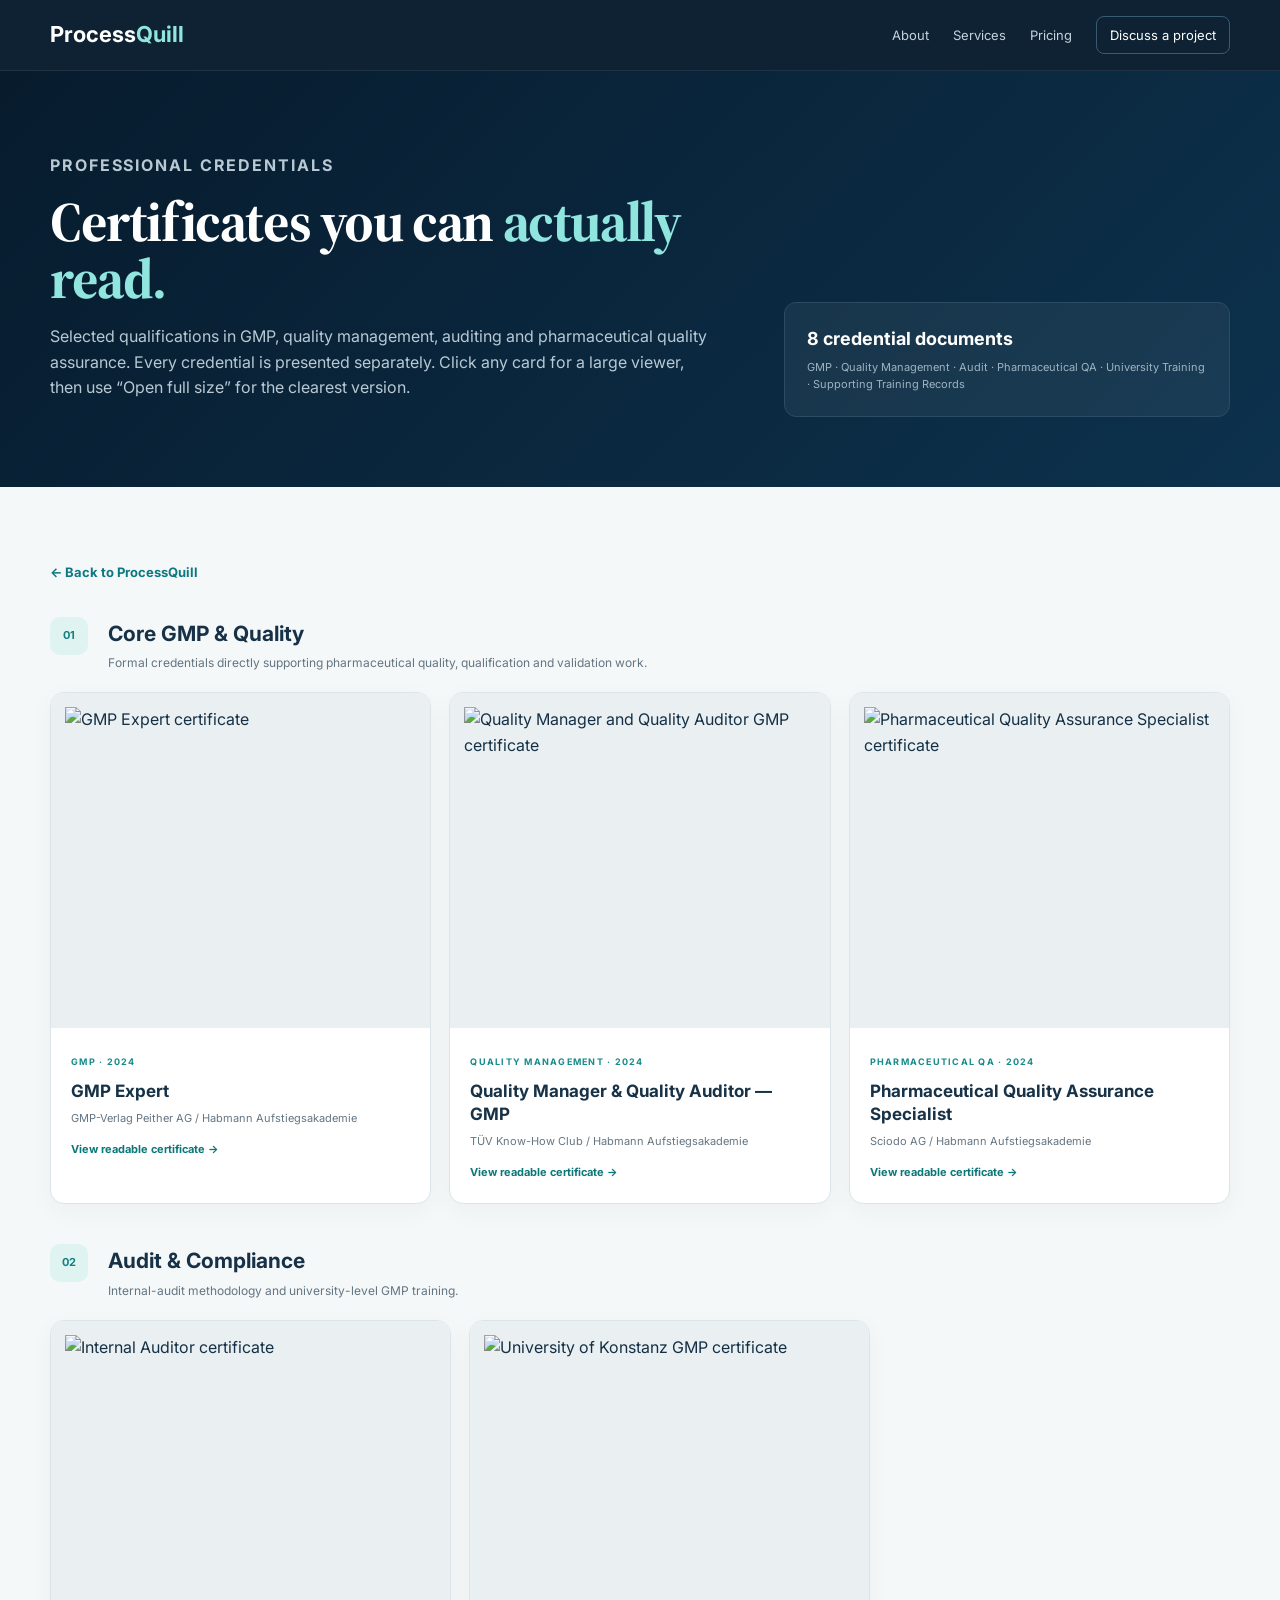
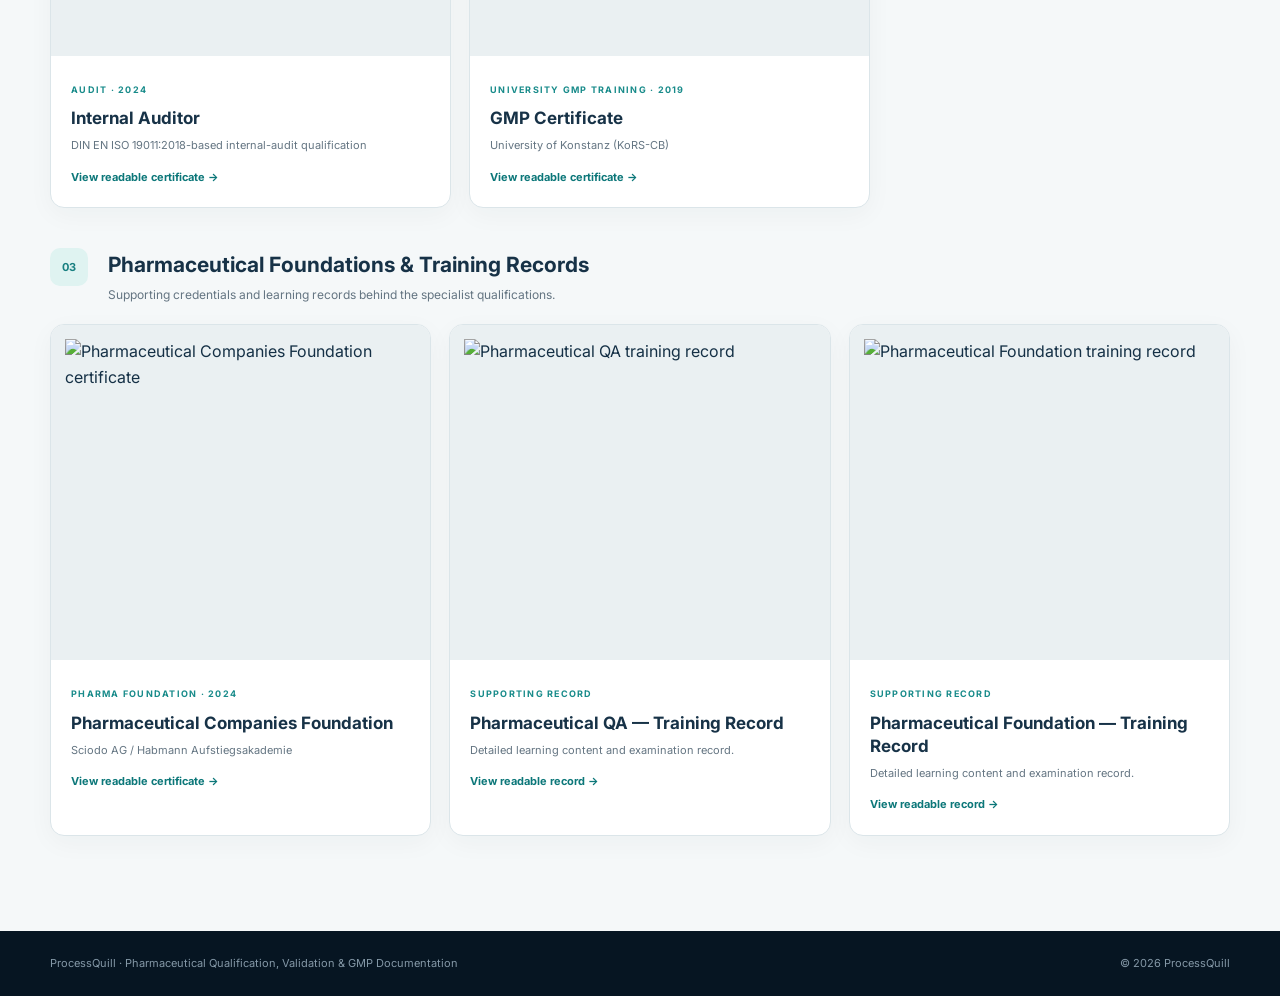
==== commit d8901ec4: "Remove APV Mainz certificate placeholder" ====
--- a/certificates.html
+++ b/certificates.html
@@ -1 +1 @@
-<!DOCTYPE html><html lang="en"><head><meta charset="UTF-8"><meta name="viewport" content="width=device-width,initial-scale=1.0"><meta name="description" content="Professional GMP, quality management, audit and pharmaceutical QA certificates of Ramesh Gupta, ProcessQuill."><meta name="theme-color" content="#071b2d"><title>Professional Certificates | ProcessQuill</title><link rel="preconnect" href="https://fonts.googleapis.com"><link rel="preconnect" href="https://fonts.gstatic.com" crossorigin><link href="https://fonts.googleapis.com/css2?family=Inter:wght@400;500;600;700&family=Source+Serif+4:opsz,wght@8..60,600;700&display=swap" rel="stylesheet"><style>:root{--navy:#071b2d;--navy2:#0d2d45;--teal:#37bdb8;--teal2:#91e5df;--ink:#173247;--muted:#647582;--line:#dbe5e9;--soft:#f5f8f9;--max:1180px}*{box-sizing:border-box}html{scroll-behavior:smooth}body{margin:0;font-family:Inter,Arial,sans-serif;color:var(--ink);background:var(--soft);line-height:1.6}.container{width:min(calc(100% - 40px),var(--max));margin:auto}.header{position:sticky;top:0;z-index:20;background:rgba(7,27,45,.97);border-bottom:1px solid rgba(255,255,255,.08)}.nav{height:70px;display:flex;align-items:center;gap:24px}.brand{text-decoration:none;font-weight:700;font-size:22px;color:#fff;margin-right:auto}.brand b{color:var(--teal2)}.nav a:not(.brand){font-size:13px;color:#c4d3dc;text-decoration:none}.nav a:hover{color:#fff}.cta{border:1px solid #385b72;padding:8px 13px;border-radius:8px;color:#fff!important}.hero{background:linear-gradient(135deg,#071b2d,#0d324d);color:#fff;padding:82px 0 70px}.hero-grid{display:grid;grid-template-columns:1.2fr .8fr;gap:65px;align-items:end}.eyebrow{font-size:10px;letter-spacing:1.9px;color:var(--teal2);font-weight:700;margin:0 0 14px}.hero h1{font-family:"Source Serif 4",Georgia,serif;font-size:56px;line-height:1.03;letter-spacing:-1.4px;margin:0}.hero h1 span{color:var(--teal2)}.hero p{color:#b8c9d3;font-size:16px;max-width:730px}.summary{background:rgba(255,255,255,.055);border:1px solid #2b4c64;border-radius:12px;padding:22px}.summary strong{display:block;color:#fff;font-size:18px}.summary span{display:block;color:#9eb3c0;font-size:11px;margin-top:5px}.main{padding:72px 0 95px}.back{display:inline-block;color:#0c7880;text-decoration:none;font-weight:700;font-size:13px;margin-bottom:34px}.group{margin-top:40px}.group:first-of-type{margin-top:0}.group-head{display:grid;grid-template-columns:44px 1fr;gap:14px;align-items:start;margin-bottom:20px}.group-no{display:grid;place-items:center;width:38px;height:38px;border-radius:10px;background:#dff3f1;color:#177f80;font-size:11px;font-weight:700}.group-head h2{margin:0;font-size:21px}.group-head p{margin:3px 0 0;font-size:12px;color:var(--muted)}.grid{display:grid;grid-template-columns:repeat(3,1fr);gap:18px}.grid.two{grid-template-columns:repeat(2,1fr);max-width:820px}.card{display:flex;flex-direction:column;background:#fff;border:1px solid var(--line);border-radius:14px;overflow:hidden;text-decoration:none;color:inherit;transition:.2s ease;box-shadow:0 7px 26px rgba(15,43,61,.04)}.card:hover{transform:translateY(-4px);box-shadow:0 18px 46px rgba(15,43,61,.11);border-color:#b9d2d4}.preview{height:335px;background:#eaf0f2;padding:14px;display:flex;align-items:center;justify-content:center;overflow:hidden}.preview img{width:100%;height:100%;object-fit:contain;filter:contrast(1.02)}.body{padding:19px 20px 21px}.tag{font-size:9px;letter-spacing:1.25px;color:#188b8a;font-weight:700}.body h3{margin:7px 0;font-size:17px;line-height:1.35}.body p{margin:0;color:var(--muted);font-size:11px}.view{display:block;margin-top:14px;color:#0c7779;font-size:11px;font-weight:700}.pending{margin-top:32px;border:1px dashed #aac5c8;background:#eef5f5;border-radius:12px;padding:18px 20px}.pending b{display:block;font-size:14px}.pending span{display:block;font-size:11px;color:#71828d;margin-top:4px}.footer{background:#061522;color:#8498a7;padding:24px 0;font-size:11px}.footer-inner{display:flex;justify-content:space-between;gap:20px}.modal{position:fixed;inset:0;z-index:100;display:none;align-items:center;justify-content:center;padding:18px}.modal.open{display:flex}.backdrop{position:absolute;inset:0;background:rgba(2,11,19,.9);backdrop-filter:blur(3px)}.viewer{position:relative;z-index:2;width:min(96vw,1200px);height:min(95vh,980px);background:#fff;border-radius:14px;overflow:hidden;box-shadow:0 35px 100px rgba(0,0,0,.55);display:flex;flex-direction:column}.viewer-top{height:58px;display:flex;align-items:center;justify-content:space-between;gap:12px;padding:10px 14px 10px 18px;border-bottom:1px solid var(--line)}.viewer-top h3{margin:0;font-size:14px}.viewer-actions{display:flex;align-items:center;gap:8px}.full-link{display:inline-flex;align-items:center;min-height:34px;background:var(--navy2);color:#fff;text-decoration:none;padding:0 11px;border-radius:7px;font-size:11px;font-weight:700}.close{width:34px;height:34px;border:0;background:#edf2f4;border-radius:7px;font-size:23px;color:var(--ink);cursor:pointer}.viewer-image{flex:1;overflow:auto;background:#e9eef0;padding:20px;text-align:center}.viewer-image img{display:block;width:auto;max-width:none;min-width:min(850px,90vw);height:auto;margin:0 auto;background:#fff;box-shadow:0 8px 30px rgba(0,0,0,.16)}.hint{text-align:center;background:#fff;border-top:1px solid var(--line);padding:7px 12px;font-size:10px;color:#6f7e88}@media(max-width:900px){.hero-grid{grid-template-columns:1fr}.hero h1{font-size:48px}.grid,.grid.two{grid-template-columns:1fr 1fr;max-width:none}.preview{height:310px}.nav a:not(.brand):not(.cta){display:none}}@media(max-width:600px){.container{width:min(calc(100% - 28px),var(--max))}.hero{padding:62px 0}.hero h1{font-size:39px}.grid,.grid.two{grid-template-columns:1fr}.preview{height:360px}.footer-inner{flex-direction:column}.modal{padding:6px}.viewer{width:99vw;height:97vh}.viewer-top{height:auto;min-height:58px;align-items:flex-start}.viewer-image{padding:10px}.viewer-image img{min-width:900px}.full-link{font-size:10px}}</style></head><body><header class="header"><div class="container nav"><a class="brand" href="index.html">Process<b>Quill</b></a><a href="index.html#about">About</a><a href="index.html#services">Services</a><a href="index.html#pricing">Pricing</a><a href="index.html#contact" class="cta">Discuss a project</a></div></header><section class="hero"><div class="container hero-grid"><div><p class="eyebrow">PROFESSIONAL CREDENTIALS</p><h1>Certificates you can <span>actually read.</span></h1><p>Selected qualifications in GMP, quality management, auditing and pharmaceutical quality assurance. Every credential is presented separately. Click any card for a large viewer, then use “Open full size” for the clearest version.</p></div><div class="summary"><strong>8 credential documents</strong><span>GMP · Quality Management · Audit · Pharmaceutical QA · University Training · Supporting Training Records</span></div></div></section><main class="main"><div class="container"><a class="back" href="index.html#credentials">← Back to ProcessQuill</a><section class="group"><div class="group-head"><span class="group-no">01</span><div><h2>Core GMP & Quality</h2><p>Formal credentials directly supporting pharmaceutical quality, qualification and validation work.</p></div></div><div class="grid"><a class="card" href="https://gcdn.picsart.com/editing-temp/b16e96e1-d2da-4fcc-85c8-655c3a6639a5.jpeg" data-title="GMP Expert"><div class="preview"><img src="https://gcdn.picsart.com/editing-temp/b16e96e1-d2da-4fcc-85c8-655c3a6639a5.jpeg" alt="GMP Expert certificate"></div><div class="body"><span class="tag">GMP · 2024</span><h3>GMP Expert</h3><p>GMP-Verlag Peither AG / Habmann Aufstiegsakademie</p><span class="view">View readable certificate →</span></div></a><a class="card" href="https://gcdn.picsart.com/editing-temp/ea2fcf47-6d38-4205-9ef1-b925a657f22c.jpeg" data-title="Quality Manager & Quality Auditor — GMP"><div class="preview"><img src="https://gcdn.picsart.com/editing-temp/ea2fcf47-6d38-4205-9ef1-b925a657f22c.jpeg" alt="Quality Manager and Quality Auditor GMP certificate"></div><div class="body"><span class="tag">QUALITY MANAGEMENT · 2024</span><h3>Quality Manager & Quality Auditor — GMP</h3><p>TÜV Know-How Club / Habmann Aufstiegsakademie</p><span class="view">View readable certificate →</span></div></a><a class="card" href="https://gcdn.picsart.com/editing-temp/1f01cfdb-e519-4b54-ab22-d96e110cf1b9.jpeg" data-title="Certified Specialist in Pharmaceutical Quality Assurance"><div class="preview"><img src="https://gcdn.picsart.com/editing-temp/1f01cfdb-e519-4b54-ab22-d96e110cf1b9.jpeg" alt="Pharmaceutical Quality Assurance Specialist certificate"></div><div class="body"><span class="tag">PHARMACEUTICAL QA · 2024</span><h3>Pharmaceutical Quality Assurance Specialist</h3><p>Sciodo AG / Habmann Aufstiegsakademie</p><span class="view">View readable certificate →</span></div></a></div></section><section class="group"><div class="group-head"><span class="group-no">02</span><div><h2>Audit & Compliance</h2><p>Internal-audit methodology and university-level GMP training.</p></div></div><div class="grid two"><a class="card" href="https://gcdn.picsart.com/editing-temp/ef862128-12dd-4e78-9233-a34c8c6f2ba7.jpeg" data-title="Internal Auditor"><div class="preview"><img src="https://gcdn.picsart.com/editing-temp/ef862128-12dd-4e78-9233-a34c8c6f2ba7.jpeg" alt="Internal Auditor certificate"></div><div class="body"><span class="tag">AUDIT · 2024</span><h3>Internal Auditor</h3><p>DIN EN ISO 19011:2018-based internal-audit qualification</p><span class="view">View readable certificate →</span></div></a><a class="card" href="https://gcdn.picsart.com/editing-temp/39e099f2-5fcb-4b09-8adc-204ef941b0ee.jpeg" data-title="GMP Certificate — University of Konstanz"><div class="preview"><img src="https://gcdn.picsart.com/editing-temp/39e099f2-5fcb-4b09-8adc-204ef941b0ee.jpeg" alt="University of Konstanz GMP certificate"></div><div class="body"><span class="tag">UNIVERSITY GMP TRAINING · 2019</span><h3>GMP Certificate</h3><p>University of Konstanz (KoRS-CB)</p><span class="view">View readable certificate →</span></div></a></div></section><section class="group"><div class="group-head"><span class="group-no">03</span><div><h2>Pharmaceutical Foundations & Training Records</h2><p>Supporting credentials and learning records behind the specialist qualifications.</p></div></div><div class="grid"><a class="card" href="https://gcdn.picsart.com/editing-temp/5a122d11-1a03-486e-81dc-f5b7935bde08.jpeg" data-title="Pharmaceutical Companies Foundation"><div class="preview"><img src="https://gcdn.picsart.com/editing-temp/5a122d11-1a03-486e-81dc-f5b7935bde08.jpeg" alt="Pharmaceutical Companies Foundation certificate"></div><div class="body"><span class="tag">PHARMA FOUNDATION · 2024</span><h3>Pharmaceutical Companies Foundation</h3><p>Sciodo AG / Habmann Aufstiegsakademie</p><span class="view">View readable certificate →</span></div></a><a class="card" href="https://gcdn.picsart.com/editing-temp/dab25f5a-7daa-4468-b6f5-bb4902f77efb.jpeg" data-title="Pharmaceutical QA — Training Record"><div class="preview"><img src="https://gcdn.picsart.com/editing-temp/dab25f5a-7daa-4468-b6f5-bb4902f77efb.jpeg" alt="Pharmaceutical QA training record"></div><div class="body"><span class="tag">SUPPORTING RECORD</span><h3>Pharmaceutical QA — Training Record</h3><p>Detailed learning content and examination record.</p><span class="view">View readable record →</span></div></a><a class="card" href="https://gcdn.picsart.com/editing-temp/d88700f7-c33d-4d46-ae99-ad7a0a73694c.jpeg" data-title="Pharmaceutical Foundation — Training Record"><div class="preview"><img src="https://gcdn.picsart.com/editing-temp/d88700f7-c33d-4d46-ae99-ad7a0a73694c.jpeg" alt="Pharmaceutical Foundation training record"></div><div class="body"><span class="tag">SUPPORTING RECORD</span><h3>Pharmaceutical Foundation — Training Record</h3><p>Detailed learning content and examination record.</p><span class="view">View readable record →</span></div></a></div></section><div class="pending"><b>Project Management for the Pharmaceutical Industry — APV Mainz</b><span>The certificate will be added here in the same format as soon as the original file is available.</span></div></div></main><div class="modal" id="modal" aria-hidden="true"><div class="backdrop" data-close></div><div class="viewer"><div class="viewer-top"><h3 id="modalTitle">Certificate</h3><div class="viewer-actions"><a id="fullLink" class="full-link" href="#" target="_blank" rel="noopener">Open full size ↗</a><button class="close" type="button" data-close aria-label="Close">×</button></div></div><div class="viewer-image"><img id="modalImage" alt="Certificate full view"></div><div class="hint">Scroll inside the viewer if needed. “Open full size” opens the original readable image in a new tab.</div></div></div><footer class="footer"><div class="container footer-inner"><span>ProcessQuill · Pharmaceutical Qualification, Validation & GMP Documentation</span><span>© <span id="year"></span> ProcessQuill</span></div></footer><script>document.getElementById('year').textContent=new Date().getFullYear();const modal=document.getElementById('modal'),img=document.getElementById('modalImage'),title=document.getElementById('modalTitle'),full=document.getElementById('fullLink');document.querySelectorAll('.card').forEach(card=>card.addEventListener('click',e=>{e.preventDefault();const url=card.getAttribute('href');img.src=url;title.textContent=card.dataset.title||'Certificate';full.href=url;modal.classList.add('open');modal.setAttribute('aria-hidden','false');document.body.style.overflow='hidden'}));function closeModal(){modal.classList.remove('open');modal.setAttribute('aria-hidden','true');document.body.style.overflow='';setTimeout(()=>img.src='',100)}document.querySelectorAll('[data-close]').forEach(x=>x.addEventListener('click',closeModal));document.addEventListener('keydown',e=>{if(e.key==='Escape')closeModal()});</script></body></html>+<!DOCTYPE html><html lang="en"><head><meta charset="UTF-8"><meta name="viewport" content="width=device-width,initial-scale=1.0"><meta name="description" content="Professional GMP, quality management, audit and pharmaceutical QA certificates of Ramesh Gupta, ProcessQuill."><meta name="theme-color" content="#071b2d"><title>Professional Certificates | ProcessQuill</title><link rel="preconnect" href="https://fonts.googleapis.com"><link rel="preconnect" href="https://fonts.gstatic.com" crossorigin><link href="https://fonts.googleapis.com/css2?family=Inter:wght@400;500;600;700&family=Source+Serif+4:opsz,wght@8..60,600;700&display=swap" rel="stylesheet"><style>:root{--navy:#071b2d;--navy2:#0d2d45;--teal:#37bdb8;--teal2:#91e5df;--ink:#173247;--muted:#647582;--line:#dbe5e9;--soft:#f5f8f9;--max:1180px}*{box-sizing:border-box}html{scroll-behavior:smooth}body{margin:0;font-family:Inter,Arial,sans-serif;color:var(--ink);background:var(--soft);line-height:1.6}.container{width:min(calc(100% - 40px),var(--max));margin:auto}.header{position:sticky;top:0;z-index:20;background:rgba(7,27,45,.97);border-bottom:1px solid rgba(255,255,255,.08)}.nav{height:70px;display:flex;align-items:center;gap:24px}.brand{text-decoration:none;font-weight:700;font-size:22px;color:#fff;margin-right:auto}.brand b{color:var(--teal2)}.nav a:not(.brand){font-size:13px;color:#c4d3dc;text-decoration:none}.nav a:hover{color:#fff}.cta{border:1px solid #385b72;padding:8px 13px;border-radius:8px;color:#fff!important}.hero{background:linear-gradient(135deg,#071b2d,#0d324d);color:#fff;padding:82px 0 70px}.hero-grid{display:grid;grid-template-columns:1.2fr .8fr;gap:65px;align-items:end}.eyebrow{font-size:10px;letter-spacing:1.9px;color:var(--teal2);font-weight:700;margin:0 0 14px}.hero h1{font-family:"Source Serif 4",Georgia,serif;font-size:56px;line-height:1.03;letter-spacing:-1.4px;margin:0}.hero h1 span{color:var(--teal2)}.hero p{color:#b8c9d3;font-size:16px;max-width:730px}.summary{background:rgba(255,255,255,.055);border:1px solid #2b4c64;border-radius:12px;padding:22px}.summary strong{display:block;color:#fff;font-size:18px}.summary span{display:block;color:#9eb3c0;font-size:11px;margin-top:5px}.main{padding:72px 0 95px}.back{display:inline-block;color:#0c7880;text-decoration:none;font-weight:700;font-size:13px;margin-bottom:34px}.group{margin-top:40px}.group:first-of-type{margin-top:0}.group-head{display:grid;grid-template-columns:44px 1fr;gap:14px;align-items:start;margin-bottom:20px}.group-no{display:grid;place-items:center;width:38px;height:38px;border-radius:10px;background:#dff3f1;color:#177f80;font-size:11px;font-weight:700}.group-head h2{margin:0;font-size:21px}.group-head p{margin:3px 0 0;font-size:12px;color:var(--muted)}.grid{display:grid;grid-template-columns:repeat(3,1fr);gap:18px}.grid.two{grid-template-columns:repeat(2,1fr);max-width:820px}.card{display:flex;flex-direction:column;background:#fff;border:1px solid var(--line);border-radius:14px;overflow:hidden;text-decoration:none;color:inherit;transition:.2s ease;box-shadow:0 7px 26px rgba(15,43,61,.04)}.card:hover{transform:translateY(-4px);box-shadow:0 18px 46px rgba(15,43,61,.11);border-color:#b9d2d4}.preview{height:335px;background:#eaf0f2;padding:14px;display:flex;align-items:center;justify-content:center;overflow:hidden}.preview img{width:100%;height:100%;object-fit:contain;filter:contrast(1.02)}.body{padding:19px 20px 21px}.tag{font-size:9px;letter-spacing:1.25px;color:#188b8a;font-weight:700}.body h3{margin:7px 0;font-size:17px;line-height:1.35}.body p{margin:0;color:var(--muted);font-size:11px}.view{display:block;margin-top:14px;color:#0c7779;font-size:11px;font-weight:700}.pending{margin-top:32px;border:1px dashed #aac5c8;background:#eef5f5;border-radius:12px;padding:18px 20px}.pending b{display:block;font-size:14px}.pending span{display:block;font-size:11px;color:#71828d;margin-top:4px}.footer{background:#061522;color:#8498a7;padding:24px 0;font-size:11px}.footer-inner{display:flex;justify-content:space-between;gap:20px}.modal{position:fixed;inset:0;z-index:100;display:none;align-items:center;justify-content:center;padding:18px}.modal.open{display:flex}.backdrop{position:absolute;inset:0;background:rgba(2,11,19,.9);backdrop-filter:blur(3px)}.viewer{position:relative;z-index:2;width:min(96vw,1200px);height:min(95vh,980px);background:#fff;border-radius:14px;overflow:hidden;box-shadow:0 35px 100px rgba(0,0,0,.55);display:flex;flex-direction:column}.viewer-top{height:58px;display:flex;align-items:center;justify-content:space-between;gap:12px;padding:10px 14px 10px 18px;border-bottom:1px solid var(--line)}.viewer-top h3{margin:0;font-size:14px}.viewer-actions{display:flex;align-items:center;gap:8px}.full-link{display:inline-flex;align-items:center;min-height:34px;background:var(--navy2);color:#fff;text-decoration:none;padding:0 11px;border-radius:7px;font-size:11px;font-weight:700}.close{width:34px;height:34px;border:0;background:#edf2f4;border-radius:7px;font-size:23px;color:var(--ink);cursor:pointer}.viewer-image{flex:1;overflow:auto;background:#e9eef0;padding:20px;text-align:center}.viewer-image img{display:block;width:auto;max-width:none;min-width:min(850px,90vw);height:auto;margin:0 auto;background:#fff;box-shadow:0 8px 30px rgba(0,0,0,.16)}.hint{text-align:center;background:#fff;border-top:1px solid var(--line);padding:7px 12px;font-size:10px;color:#6f7e88}@media(max-width:900px){.hero-grid{grid-template-columns:1fr}.hero h1{font-size:48px}.grid,.grid.two{grid-template-columns:1fr 1fr;max-width:none}.preview{height:310px}.nav a:not(.brand):not(.cta){display:none}}@media(max-width:600px){.container{width:min(calc(100% - 28px),var(--max))}.hero{padding:62px 0}.hero h1{font-size:39px}.grid,.grid.two{grid-template-columns:1fr}.preview{height:360px}.footer-inner{flex-direction:column}.modal{padding:6px}.viewer{width:99vw;height:97vh}.viewer-top{height:auto;min-height:58px;align-items:flex-start}.viewer-image{padding:10px}.viewer-image img{min-width:900px}.full-link{font-size:10px}}</style></head><body><header class="header"><div class="container nav"><a class="brand" href="index.html">Process<b>Quill</b></a><a href="index.html#about">About</a><a href="index.html#services">Services</a><a href="index.html#pricing">Pricing</a><a href="index.html#contact" class="cta">Discuss a project</a></div></header><section class="hero"><div class="container hero-grid"><div><p class="eyebrow">PROFESSIONAL CREDENTIALS</p><h1>Certificates you can <span>actually read.</span></h1><p>Selected qualifications in GMP, quality management, auditing and pharmaceutical quality assurance. Every credential is presented separately. Click any card for a large viewer, then use “Open full size” for the clearest version.</p></div><div class="summary"><strong>8 credential documents</strong><span>GMP · Quality Management · Audit · Pharmaceutical QA · University Training · Supporting Training Records</span></div></div></section><main class="main"><div class="container"><a class="back" href="index.html#credentials">← Back to ProcessQuill</a><section class="group"><div class="group-head"><span class="group-no">01</span><div><h2>Core GMP & Quality</h2><p>Formal credentials directly supporting pharmaceutical quality, qualification and validation work.</p></div></div><div class="grid"><a class="card" href="https://gcdn.picsart.com/editing-temp/b16e96e1-d2da-4fcc-85c8-655c3a6639a5.jpeg" data-title="GMP Expert"><div class="preview"><img src="https://gcdn.picsart.com/editing-temp/b16e96e1-d2da-4fcc-85c8-655c3a6639a5.jpeg" alt="GMP Expert certificate"></div><div class="body"><span class="tag">GMP · 2024</span><h3>GMP Expert</h3><p>GMP-Verlag Peither AG / Habmann Aufstiegsakademie</p><span class="view">View readable certificate →</span></div></a><a class="card" href="https://gcdn.picsart.com/editing-temp/ea2fcf47-6d38-4205-9ef1-b925a657f22c.jpeg" data-title="Quality Manager & Quality Auditor — GMP"><div class="preview"><img src="https://gcdn.picsart.com/editing-temp/ea2fcf47-6d38-4205-9ef1-b925a657f22c.jpeg" alt="Quality Manager and Quality Auditor GMP certificate"></div><div class="body"><span class="tag">QUALITY MANAGEMENT · 2024</span><h3>Quality Manager & Quality Auditor — GMP</h3><p>TÜV Know-How Club / Habmann Aufstiegsakademie</p><span class="view">View readable certificate →</span></div></a><a class="card" href="https://gcdn.picsart.com/editing-temp/1f01cfdb-e519-4b54-ab22-d96e110cf1b9.jpeg" data-title="Certified Specialist in Pharmaceutical Quality Assurance"><div class="preview"><img src="https://gcdn.picsart.com/editing-temp/1f01cfdb-e519-4b54-ab22-d96e110cf1b9.jpeg" alt="Pharmaceutical Quality Assurance Specialist certificate"></div><div class="body"><span class="tag">PHARMACEUTICAL QA · 2024</span><h3>Pharmaceutical Quality Assurance Specialist</h3><p>Sciodo AG / Habmann Aufstiegsakademie</p><span class="view">View readable certificate →</span></div></a></div></section><section class="group"><div class="group-head"><span class="group-no">02</span><div><h2>Audit & Compliance</h2><p>Internal-audit methodology and university-level GMP training.</p></div></div><div class="grid two"><a class="card" href="https://gcdn.picsart.com/editing-temp/ef862128-12dd-4e78-9233-a34c8c6f2ba7.jpeg" data-title="Internal Auditor"><div class="preview"><img src="https://gcdn.picsart.com/editing-temp/ef862128-12dd-4e78-9233-a34c8c6f2ba7.jpeg" alt="Internal Auditor certificate"></div><div class="body"><span class="tag">AUDIT · 2024</span><h3>Internal Auditor</h3><p>DIN EN ISO 19011:2018-based internal-audit qualification</p><span class="view">View readable certificate →</span></div></a><a class="card" href="https://gcdn.picsart.com/editing-temp/39e099f2-5fcb-4b09-8adc-204ef941b0ee.jpeg" data-title="GMP Certificate — University of Konstanz"><div class="preview"><img src="https://gcdn.picsart.com/editing-temp/39e099f2-5fcb-4b09-8adc-204ef941b0ee.jpeg" alt="University of Konstanz GMP certificate"></div><div class="body"><span class="tag">UNIVERSITY GMP TRAINING · 2019</span><h3>GMP Certificate</h3><p>University of Konstanz (KoRS-CB)</p><span class="view">View readable certificate →</span></div></a></div></section><section class="group"><div class="group-head"><span class="group-no">03</span><div><h2>Pharmaceutical Foundations & Training Records</h2><p>Supporting credentials and learning records behind the specialist qualifications.</p></div></div><div class="grid"><a class="card" href="https://gcdn.picsart.com/editing-temp/5a122d11-1a03-486e-81dc-f5b7935bde08.jpeg" data-title="Pharmaceutical Companies Foundation"><div class="preview"><img src="https://gcdn.picsart.com/editing-temp/5a122d11-1a03-486e-81dc-f5b7935bde08.jpeg" alt="Pharmaceutical Companies Foundation certificate"></div><div class="body"><span class="tag">PHARMA FOUNDATION · 2024</span><h3>Pharmaceutical Companies Foundation</h3><p>Sciodo AG / Habmann Aufstiegsakademie</p><span class="view">View readable certificate →</span></div></a><a class="card" href="https://gcdn.picsart.com/editing-temp/dab25f5a-7daa-4468-b6f5-bb4902f77efb.jpeg" data-title="Pharmaceutical QA — Training Record"><div class="preview"><img src="https://gcdn.picsart.com/editing-temp/dab25f5a-7daa-4468-b6f5-bb4902f77efb.jpeg" alt="Pharmaceutical QA training record"></div><div class="body"><span class="tag">SUPPORTING RECORD</span><h3>Pharmaceutical QA — Training Record</h3><p>Detailed learning content and examination record.</p><span class="view">View readable record →</span></div></a><a class="card" href="https://gcdn.picsart.com/editing-temp/d88700f7-c33d-4d46-ae99-ad7a0a73694c.jpeg" data-title="Pharmaceutical Foundation — Training Record"><div class="preview"><img src="https://gcdn.picsart.com/editing-temp/d88700f7-c33d-4d46-ae99-ad7a0a73694c.jpeg" alt="Pharmaceutical Foundation training record"></div><div class="body"><span class="tag">SUPPORTING RECORD</span><h3>Pharmaceutical Foundation — Training Record</h3><p>Detailed learning content and examination record.</p><span class="view">View readable record →</span></div></a></div></section></div></main><div class="modal" id="modal" aria-hidden="true"><div class="backdrop" data-close></div><div class="viewer"><div class="viewer-top"><h3 id="modalTitle">Certificate</h3><div class="viewer-actions"><a id="fullLink" class="full-link" href="#" target="_blank" rel="noopener">Open full size ↗</a><button class="close" type="button" data-close aria-label="Close">×</button></div></div><div class="viewer-image"><img id="modalImage" alt="Certificate full view"></div><div class="hint">Scroll inside the viewer if needed. “Open full size” opens the original readable image in a new tab.</div></div></div><footer class="footer"><div class="container footer-inner"><span>ProcessQuill · Pharmaceutical Qualification, Validation & GMP Documentation</span><span>© <span id="year"></span> ProcessQuill</span></div></footer><script>document.getElementById('year').textContent=new Date().getFullYear();const modal=document.getElementById('modal'),img=document.getElementById('modalImage'),title=document.getElementById('modalTitle'),full=document.getElementById('fullLink');document.querySelectorAll('.card').forEach(card=>card.addEventListener('click',e=>{e.preventDefault();const url=card.getAttribute('href');img.src=url;title.textContent=card.dataset.title||'Certificate';full.href=url;modal.classList.add('open');modal.setAttribute('aria-hidden','false');document.body.style.overflow='hidden'}));function closeModal(){modal.classList.remove('open');modal.setAttribute('aria-hidden','true');document.body.style.overflow='';setTimeout(()=>img.src='',100)}document.querySelectorAll('[data-close]').forEach(x=>x.addEventListener('click',closeModal));document.addEventListener('keydown',e=>{if(e.key==='Escape')closeModal()});</script></body></html>
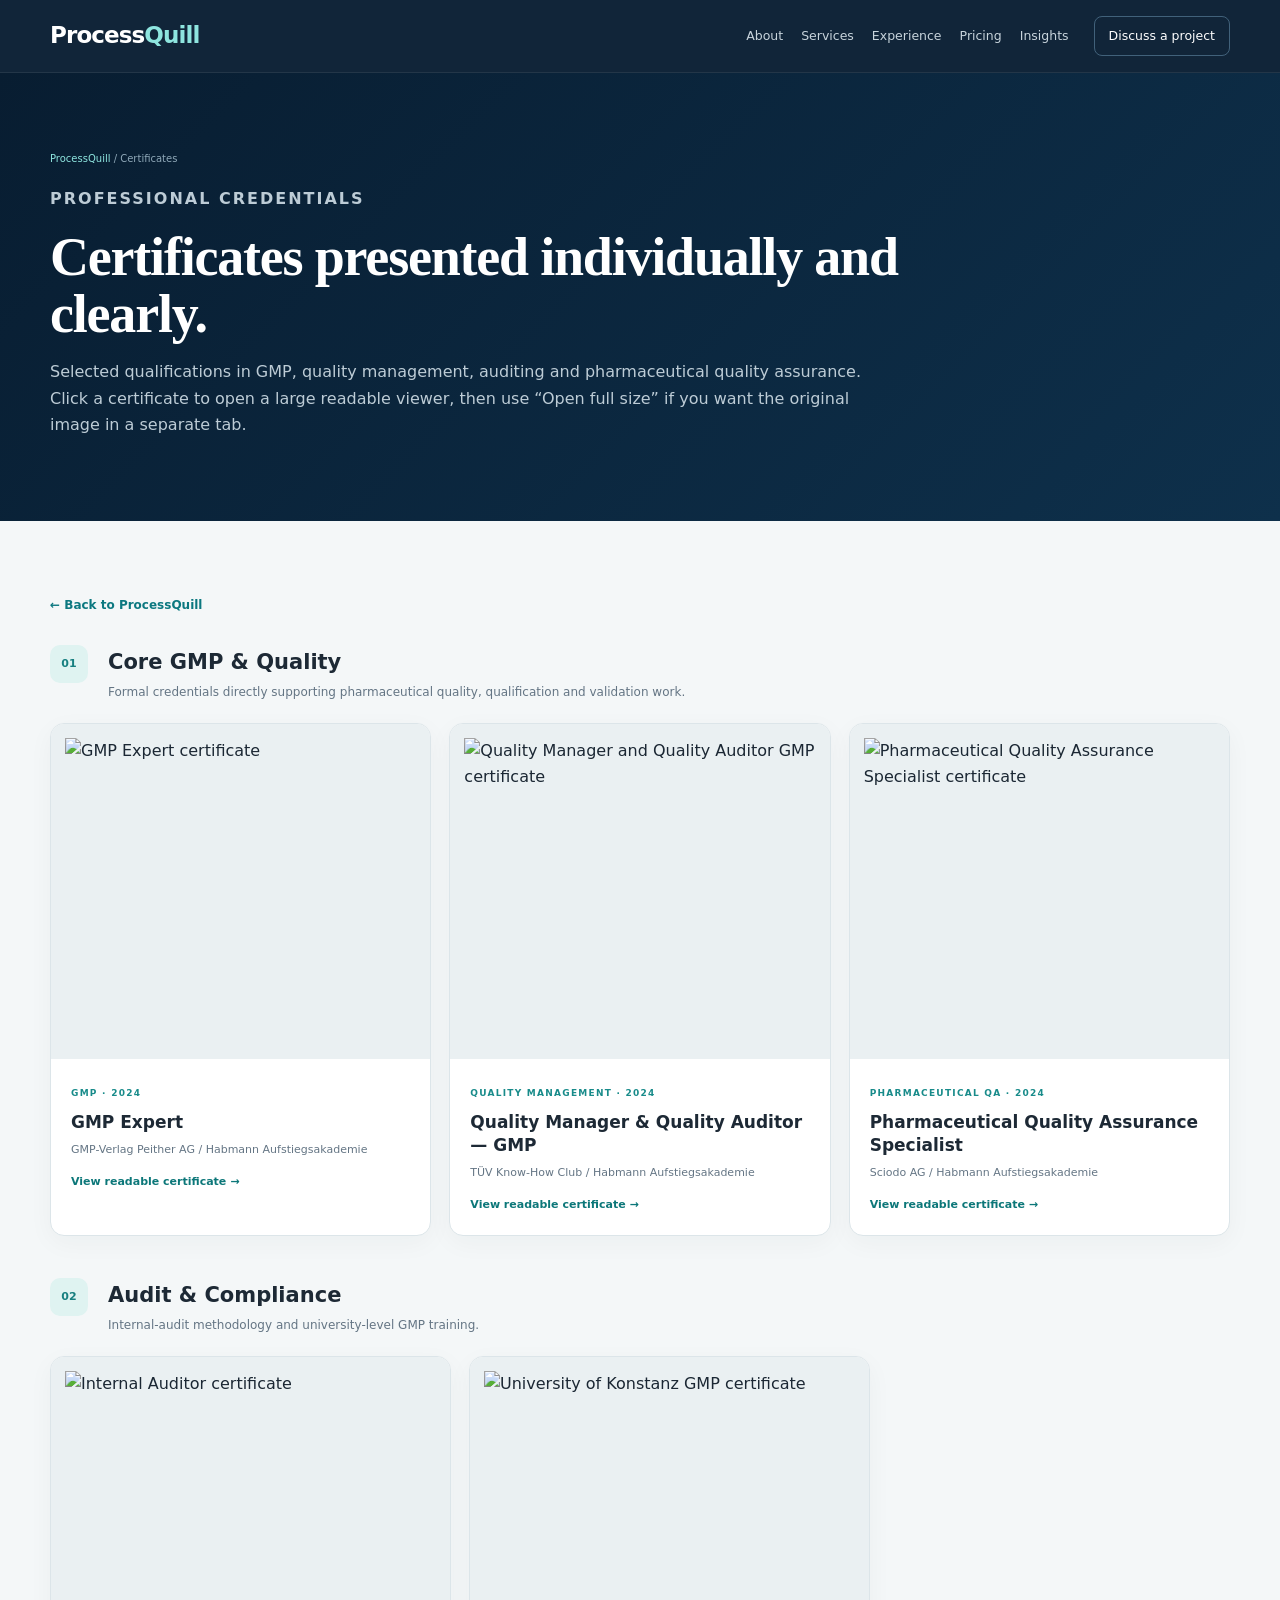
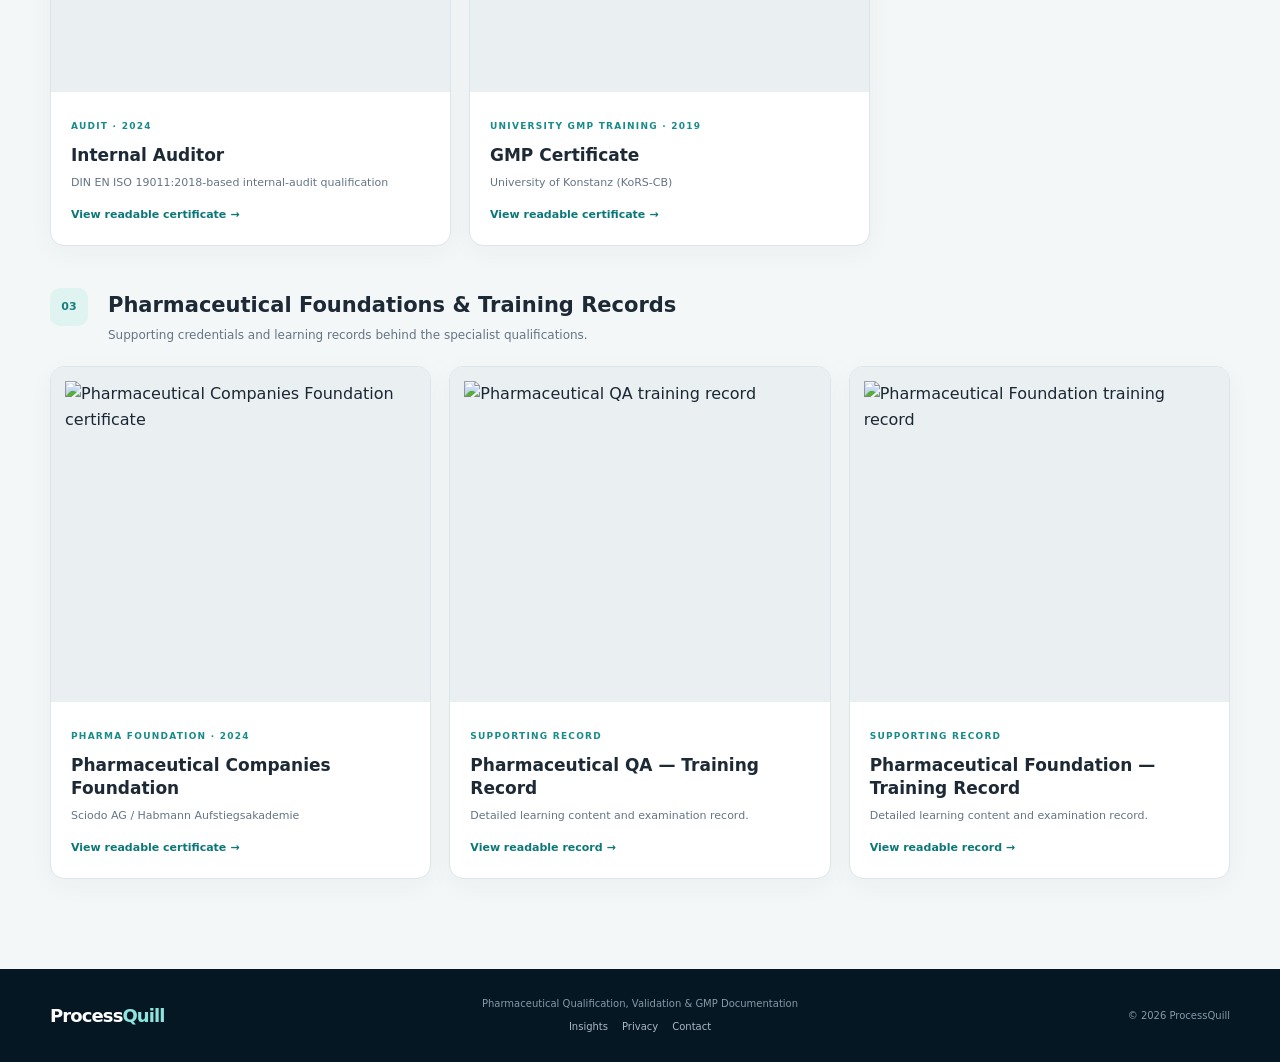
==== commit 4eac493d: "Refresh certificate gallery with cleaner navigation and readable viewer" ====
--- a/certificates.html
+++ b/certificates.html
@@ -1 +1,44 @@
-<!DOCTYPE html><html lang="en"><head><meta charset="UTF-8"><meta name="viewport" content="width=device-width,initial-scale=1.0"><meta name="description" content="Professional GMP, quality management, audit and pharmaceutical QA certificates of Ramesh Gupta, ProcessQuill."><meta name="theme-color" content="#071b2d"><title>Professional Certificates | ProcessQuill</title><link rel="preconnect" href="https://fonts.googleapis.com"><link rel="preconnect" href="https://fonts.gstatic.com" crossorigin><link href="https://fonts.googleapis.com/css2?family=Inter:wght@400;500;600;700&family=Source+Serif+4:opsz,wght@8..60,600;700&display=swap" rel="stylesheet"><style>:root{--navy:#071b2d;--navy2:#0d2d45;--teal:#37bdb8;--teal2:#91e5df;--ink:#173247;--muted:#647582;--line:#dbe5e9;--soft:#f5f8f9;--max:1180px}*{box-sizing:border-box}html{scroll-behavior:smooth}body{margin:0;font-family:Inter,Arial,sans-serif;color:var(--ink);background:var(--soft);line-height:1.6}.container{width:min(calc(100% - 40px),var(--max));margin:auto}.header{position:sticky;top:0;z-index:20;background:rgba(7,27,45,.97);border-bottom:1px solid rgba(255,255,255,.08)}.nav{height:70px;display:flex;align-items:center;gap:24px}.brand{text-decoration:none;font-weight:700;font-size:22px;color:#fff;margin-right:auto}.brand b{color:var(--teal2)}.nav a:not(.brand){font-size:13px;color:#c4d3dc;text-decoration:none}.nav a:hover{color:#fff}.cta{border:1px solid #385b72;padding:8px 13px;border-radius:8px;color:#fff!important}.hero{background:linear-gradient(135deg,#071b2d,#0d324d);color:#fff;padding:82px 0 70px}.hero-grid{display:grid;grid-template-columns:1.2fr .8fr;gap:65px;align-items:end}.eyebrow{font-size:10px;letter-spacing:1.9px;color:var(--teal2);font-weight:700;margin:0 0 14px}.hero h1{font-family:"Source Serif 4",Georgia,serif;font-size:56px;line-height:1.03;letter-spacing:-1.4px;margin:0}.hero h1 span{color:var(--teal2)}.hero p{color:#b8c9d3;font-size:16px;max-width:730px}.summary{background:rgba(255,255,255,.055);border:1px solid #2b4c64;border-radius:12px;padding:22px}.summary strong{display:block;color:#fff;font-size:18px}.summary span{display:block;color:#9eb3c0;font-size:11px;margin-top:5px}.main{padding:72px 0 95px}.back{display:inline-block;color:#0c7880;text-decoration:none;font-weight:700;font-size:13px;margin-bottom:34px}.group{margin-top:40px}.group:first-of-type{margin-top:0}.group-head{display:grid;grid-template-columns:44px 1fr;gap:14px;align-items:start;margin-bottom:20px}.group-no{display:grid;place-items:center;width:38px;height:38px;border-radius:10px;background:#dff3f1;color:#177f80;font-size:11px;font-weight:700}.group-head h2{margin:0;font-size:21px}.group-head p{margin:3px 0 0;font-size:12px;color:var(--muted)}.grid{display:grid;grid-template-columns:repeat(3,1fr);gap:18px}.grid.two{grid-template-columns:repeat(2,1fr);max-width:820px}.card{display:flex;flex-direction:column;background:#fff;border:1px solid var(--line);border-radius:14px;overflow:hidden;text-decoration:none;color:inherit;transition:.2s ease;box-shadow:0 7px 26px rgba(15,43,61,.04)}.card:hover{transform:translateY(-4px);box-shadow:0 18px 46px rgba(15,43,61,.11);border-color:#b9d2d4}.preview{height:335px;background:#eaf0f2;padding:14px;display:flex;align-items:center;justify-content:center;overflow:hidden}.preview img{width:100%;height:100%;object-fit:contain;filter:contrast(1.02)}.body{padding:19px 20px 21px}.tag{font-size:9px;letter-spacing:1.25px;color:#188b8a;font-weight:700}.body h3{margin:7px 0;font-size:17px;line-height:1.35}.body p{margin:0;color:var(--muted);font-size:11px}.view{display:block;margin-top:14px;color:#0c7779;font-size:11px;font-weight:700}.pending{margin-top:32px;border:1px dashed #aac5c8;background:#eef5f5;border-radius:12px;padding:18px 20px}.pending b{display:block;font-size:14px}.pending span{display:block;font-size:11px;color:#71828d;margin-top:4px}.footer{background:#061522;color:#8498a7;padding:24px 0;font-size:11px}.footer-inner{display:flex;justify-content:space-between;gap:20px}.modal{position:fixed;inset:0;z-index:100;display:none;align-items:center;justify-content:center;padding:18px}.modal.open{display:flex}.backdrop{position:absolute;inset:0;background:rgba(2,11,19,.9);backdrop-filter:blur(3px)}.viewer{position:relative;z-index:2;width:min(96vw,1200px);height:min(95vh,980px);background:#fff;border-radius:14px;overflow:hidden;box-shadow:0 35px 100px rgba(0,0,0,.55);display:flex;flex-direction:column}.viewer-top{height:58px;display:flex;align-items:center;justify-content:space-between;gap:12px;padding:10px 14px 10px 18px;border-bottom:1px solid var(--line)}.viewer-top h3{margin:0;font-size:14px}.viewer-actions{display:flex;align-items:center;gap:8px}.full-link{display:inline-flex;align-items:center;min-height:34px;background:var(--navy2);color:#fff;text-decoration:none;padding:0 11px;border-radius:7px;font-size:11px;font-weight:700}.close{width:34px;height:34px;border:0;background:#edf2f4;border-radius:7px;font-size:23px;color:var(--ink);cursor:pointer}.viewer-image{flex:1;overflow:auto;background:#e9eef0;padding:20px;text-align:center}.viewer-image img{display:block;width:auto;max-width:none;min-width:min(850px,90vw);height:auto;margin:0 auto;background:#fff;box-shadow:0 8px 30px rgba(0,0,0,.16)}.hint{text-align:center;background:#fff;border-top:1px solid var(--line);padding:7px 12px;font-size:10px;color:#6f7e88}@media(max-width:900px){.hero-grid{grid-template-columns:1fr}.hero h1{font-size:48px}.grid,.grid.two{grid-template-columns:1fr 1fr;max-width:none}.preview{height:310px}.nav a:not(.brand):not(.cta){display:none}}@media(max-width:600px){.container{width:min(calc(100% - 28px),var(--max))}.hero{padding:62px 0}.hero h1{font-size:39px}.grid,.grid.two{grid-template-columns:1fr}.preview{height:360px}.footer-inner{flex-direction:column}.modal{padding:6px}.viewer{width:99vw;height:97vh}.viewer-top{height:auto;min-height:58px;align-items:flex-start}.viewer-image{padding:10px}.viewer-image img{min-width:900px}.full-link{font-size:10px}}</style></head><body><header class="header"><div class="container nav"><a class="brand" href="index.html">Process<b>Quill</b></a><a href="index.html#about">About</a><a href="index.html#services">Services</a><a href="index.html#pricing">Pricing</a><a href="index.html#contact" class="cta">Discuss a project</a></div></header><section class="hero"><div class="container hero-grid"><div><p class="eyebrow">PROFESSIONAL CREDENTIALS</p><h1>Certificates you can <span>actually read.</span></h1><p>Selected qualifications in GMP, quality management, auditing and pharmaceutical quality assurance. Every credential is presented separately. Click any card for a large viewer, then use “Open full size” for the clearest version.</p></div><div class="summary"><strong>8 credential documents</strong><span>GMP · Quality Management · Audit · Pharmaceutical QA · University Training · Supporting Training Records</span></div></div></section><main class="main"><div class="container"><a class="back" href="index.html#credentials">← Back to ProcessQuill</a><section class="group"><div class="group-head"><span class="group-no">01</span><div><h2>Core GMP & Quality</h2><p>Formal credentials directly supporting pharmaceutical quality, qualification and validation work.</p></div></div><div class="grid"><a class="card" href="https://gcdn.picsart.com/editing-temp/b16e96e1-d2da-4fcc-85c8-655c3a6639a5.jpeg" data-title="GMP Expert"><div class="preview"><img src="https://gcdn.picsart.com/editing-temp/b16e96e1-d2da-4fcc-85c8-655c3a6639a5.jpeg" alt="GMP Expert certificate"></div><div class="body"><span class="tag">GMP · 2024</span><h3>GMP Expert</h3><p>GMP-Verlag Peither AG / Habmann Aufstiegsakademie</p><span class="view">View readable certificate →</span></div></a><a class="card" href="https://gcdn.picsart.com/editing-temp/ea2fcf47-6d38-4205-9ef1-b925a657f22c.jpeg" data-title="Quality Manager & Quality Auditor — GMP"><div class="preview"><img src="https://gcdn.picsart.com/editing-temp/ea2fcf47-6d38-4205-9ef1-b925a657f22c.jpeg" alt="Quality Manager and Quality Auditor GMP certificate"></div><div class="body"><span class="tag">QUALITY MANAGEMENT · 2024</span><h3>Quality Manager & Quality Auditor — GMP</h3><p>TÜV Know-How Club / Habmann Aufstiegsakademie</p><span class="view">View readable certificate →</span></div></a><a class="card" href="https://gcdn.picsart.com/editing-temp/1f01cfdb-e519-4b54-ab22-d96e110cf1b9.jpeg" data-title="Certified Specialist in Pharmaceutical Quality Assurance"><div class="preview"><img src="https://gcdn.picsart.com/editing-temp/1f01cfdb-e519-4b54-ab22-d96e110cf1b9.jpeg" alt="Pharmaceutical Quality Assurance Specialist certificate"></div><div class="body"><span class="tag">PHARMACEUTICAL QA · 2024</span><h3>Pharmaceutical Quality Assurance Specialist</h3><p>Sciodo AG / Habmann Aufstiegsakademie</p><span class="view">View readable certificate →</span></div></a></div></section><section class="group"><div class="group-head"><span class="group-no">02</span><div><h2>Audit & Compliance</h2><p>Internal-audit methodology and university-level GMP training.</p></div></div><div class="grid two"><a class="card" href="https://gcdn.picsart.com/editing-temp/ef862128-12dd-4e78-9233-a34c8c6f2ba7.jpeg" data-title="Internal Auditor"><div class="preview"><img src="https://gcdn.picsart.com/editing-temp/ef862128-12dd-4e78-9233-a34c8c6f2ba7.jpeg" alt="Internal Auditor certificate"></div><div class="body"><span class="tag">AUDIT · 2024</span><h3>Internal Auditor</h3><p>DIN EN ISO 19011:2018-based internal-audit qualification</p><span class="view">View readable certificate →</span></div></a><a class="card" href="https://gcdn.picsart.com/editing-temp/39e099f2-5fcb-4b09-8adc-204ef941b0ee.jpeg" data-title="GMP Certificate — University of Konstanz"><div class="preview"><img src="https://gcdn.picsart.com/editing-temp/39e099f2-5fcb-4b09-8adc-204ef941b0ee.jpeg" alt="University of Konstanz GMP certificate"></div><div class="body"><span class="tag">UNIVERSITY GMP TRAINING · 2019</span><h3>GMP Certificate</h3><p>University of Konstanz (KoRS-CB)</p><span class="view">View readable certificate →</span></div></a></div></section><section class="group"><div class="group-head"><span class="group-no">03</span><div><h2>Pharmaceutical Foundations & Training Records</h2><p>Supporting credentials and learning records behind the specialist qualifications.</p></div></div><div class="grid"><a class="card" href="https://gcdn.picsart.com/editing-temp/5a122d11-1a03-486e-81dc-f5b7935bde08.jpeg" data-title="Pharmaceutical Companies Foundation"><div class="preview"><img src="https://gcdn.picsart.com/editing-temp/5a122d11-1a03-486e-81dc-f5b7935bde08.jpeg" alt="Pharmaceutical Companies Foundation certificate"></div><div class="body"><span class="tag">PHARMA FOUNDATION · 2024</span><h3>Pharmaceutical Companies Foundation</h3><p>Sciodo AG / Habmann Aufstiegsakademie</p><span class="view">View readable certificate →</span></div></a><a class="card" href="https://gcdn.picsart.com/editing-temp/dab25f5a-7daa-4468-b6f5-bb4902f77efb.jpeg" data-title="Pharmaceutical QA — Training Record"><div class="preview"><img src="https://gcdn.picsart.com/editing-temp/dab25f5a-7daa-4468-b6f5-bb4902f77efb.jpeg" alt="Pharmaceutical QA training record"></div><div class="body"><span class="tag">SUPPORTING RECORD</span><h3>Pharmaceutical QA — Training Record</h3><p>Detailed learning content and examination record.</p><span class="view">View readable record →</span></div></a><a class="card" href="https://gcdn.picsart.com/editing-temp/d88700f7-c33d-4d46-ae99-ad7a0a73694c.jpeg" data-title="Pharmaceutical Foundation — Training Record"><div class="preview"><img src="https://gcdn.picsart.com/editing-temp/d88700f7-c33d-4d46-ae99-ad7a0a73694c.jpeg" alt="Pharmaceutical Foundation training record"></div><div class="body"><span class="tag">SUPPORTING RECORD</span><h3>Pharmaceutical Foundation — Training Record</h3><p>Detailed learning content and examination record.</p><span class="view">View readable record →</span></div></a></div></section></div></main><div class="modal" id="modal" aria-hidden="true"><div class="backdrop" data-close></div><div class="viewer"><div class="viewer-top"><h3 id="modalTitle">Certificate</h3><div class="viewer-actions"><a id="fullLink" class="full-link" href="#" target="_blank" rel="noopener">Open full size ↗</a><button class="close" type="button" data-close aria-label="Close">×</button></div></div><div class="viewer-image"><img id="modalImage" alt="Certificate full view"></div><div class="hint">Scroll inside the viewer if needed. “Open full size” opens the original readable image in a new tab.</div></div></div><footer class="footer"><div class="container footer-inner"><span>ProcessQuill · Pharmaceutical Qualification, Validation & GMP Documentation</span><span>© <span id="year"></span> ProcessQuill</span></div></footer><script>document.getElementById('year').textContent=new Date().getFullYear();const modal=document.getElementById('modal'),img=document.getElementById('modalImage'),title=document.getElementById('modalTitle'),full=document.getElementById('fullLink');document.querySelectorAll('.card').forEach(card=>card.addEventListener('click',e=>{e.preventDefault();const url=card.getAttribute('href');img.src=url;title.textContent=card.dataset.title||'Certificate';full.href=url;modal.classList.add('open');modal.setAttribute('aria-hidden','false');document.body.style.overflow='hidden'}));function closeModal(){modal.classList.remove('open');modal.setAttribute('aria-hidden','true');document.body.style.overflow='';setTimeout(()=>img.src='',100)}document.querySelectorAll('[data-close]').forEach(x=>x.addEventListener('click',closeModal));document.addEventListener('keydown',e=>{if(e.key==='Escape')closeModal()});</script></body></html>+<!DOCTYPE html>
+<html lang="en">
+<head>
+  <meta charset="UTF-8" />
+  <meta name="viewport" content="width=device-width, initial-scale=1.0" />
+  <meta name="description" content="Professional GMP, quality management, audit and pharmaceutical QA certificates of Ramesh Gupta, ProcessQuill." />
+  <meta name="theme-color" content="#081d31" />
+  <link rel="canonical" href="https://processquill.github.io/certificates.html" />
+  <meta property="og:type" content="website" />
+  <meta property="og:title" content="Professional Certificates | ProcessQuill" />
+  <meta property="og:description" content="Readable professional credentials in GMP, quality management, auditing and pharmaceutical quality assurance." />
+  <meta property="og:image" content="https://gcdn.picsart.com/editing-temp/d98a9eef-5d73-4062-8ac5-908bcfec6606.jpeg" />
+  <title>Professional Certificates | ProcessQuill</title>
+  <link rel="stylesheet" href="styles.css" />
+</head>
+<body class="cert-page">
+  <header class="site-header"><div class="container nav-wrap"><a class="brand" href="index.html"><span>Process</span><b>Quill</b></a><nav class="nav" aria-label="Main navigation"><a href="index.html#about">About</a><a href="index.html#services">Services</a><a href="index.html#experience">Experience</a><a href="index.html#pricing">Pricing</a><a href="insights.html">Insights</a></nav><a class="nav-cta" href="index.html#contact">Discuss a project</a></div></header>
+  <section class="page-hero"><div class="container"><div class="breadcrumbs"><a href="index.html">ProcessQuill</a> / Certificates</div><p class="eyebrow">PROFESSIONAL CREDENTIALS</p><h1>Certificates presented individually and clearly.</h1><p>Selected qualifications in GMP, quality management, auditing and pharmaceutical quality assurance. Click a certificate to open a large readable viewer, then use “Open full size” if you want the original image in a separate tab.</p></div></section>
+  <main class="cert-main"><div class="container"><a class="cert-back" href="index.html#credentials">← Back to ProcessQuill</a>
+    <section class="cert-group"><div class="cert-group-head"><span class="cert-no">01</span><div><h2>Core GMP & Quality</h2><p>Formal credentials directly supporting pharmaceutical quality, qualification and validation work.</p></div></div><div class="cert-grid">
+      <a class="cert-card" href="https://gcdn.picsart.com/editing-temp/b16e96e1-d2da-4fcc-85c8-655c3a6639a5.jpeg" data-title="GMP Expert"><div class="cert-preview"><img src="https://gcdn.picsart.com/editing-temp/b16e96e1-d2da-4fcc-85c8-655c3a6639a5.jpeg" alt="GMP Expert certificate" loading="lazy"></div><div class="cert-body"><span class="cert-tag">GMP · 2024</span><h3>GMP Expert</h3><p>GMP-Verlag Peither AG / Habmann Aufstiegsakademie</p><span class="cert-view">View readable certificate →</span></div></a>
+      <a class="cert-card" href="https://gcdn.picsart.com/editing-temp/ea2fcf47-6d38-4205-9ef1-b925a657f22c.jpeg" data-title="Quality Manager & Quality Auditor — GMP"><div class="cert-preview"><img src="https://gcdn.picsart.com/editing-temp/ea2fcf47-6d38-4205-9ef1-b925a657f22c.jpeg" alt="Quality Manager and Quality Auditor GMP certificate" loading="lazy"></div><div class="cert-body"><span class="cert-tag">QUALITY MANAGEMENT · 2024</span><h3>Quality Manager & Quality Auditor — GMP</h3><p>TÜV Know-How Club / Habmann Aufstiegsakademie</p><span class="cert-view">View readable certificate →</span></div></a>
+      <a class="cert-card" href="https://gcdn.picsart.com/editing-temp/1f01cfdb-e519-4b54-ab22-d96e110cf1b9.jpeg" data-title="Pharmaceutical Quality Assurance Specialist"><div class="cert-preview"><img src="https://gcdn.picsart.com/editing-temp/1f01cfdb-e519-4b54-ab22-d96e110cf1b9.jpeg" alt="Pharmaceutical Quality Assurance Specialist certificate" loading="lazy"></div><div class="cert-body"><span class="cert-tag">PHARMACEUTICAL QA · 2024</span><h3>Pharmaceutical Quality Assurance Specialist</h3><p>Sciodo AG / Habmann Aufstiegsakademie</p><span class="cert-view">View readable certificate →</span></div></a>
+    </div></section>
+    <section class="cert-group"><div class="cert-group-head"><span class="cert-no">02</span><div><h2>Audit & Compliance</h2><p>Internal-audit methodology and university-level GMP training.</p></div></div><div class="cert-grid two">
+      <a class="cert-card" href="https://gcdn.picsart.com/editing-temp/ef862128-12dd-4e78-9233-a34c8c6f2ba7.jpeg" data-title="Internal Auditor"><div class="cert-preview"><img src="https://gcdn.picsart.com/editing-temp/ef862128-12dd-4e78-9233-a34c8c6f2ba7.jpeg" alt="Internal Auditor certificate" loading="lazy"></div><div class="cert-body"><span class="cert-tag">AUDIT · 2024</span><h3>Internal Auditor</h3><p>DIN EN ISO 19011:2018-based internal-audit qualification</p><span class="cert-view">View readable certificate →</span></div></a>
+      <a class="cert-card" href="https://gcdn.picsart.com/editing-temp/39e099f2-5fcb-4b09-8adc-204ef941b0ee.jpeg" data-title="GMP Certificate — University of Konstanz"><div class="cert-preview"><img src="https://gcdn.picsart.com/editing-temp/39e099f2-5fcb-4b09-8adc-204ef941b0ee.jpeg" alt="University of Konstanz GMP certificate" loading="lazy"></div><div class="cert-body"><span class="cert-tag">UNIVERSITY GMP TRAINING · 2019</span><h3>GMP Certificate</h3><p>University of Konstanz (KoRS-CB)</p><span class="cert-view">View readable certificate →</span></div></a>
+    </div></section>
+    <section class="cert-group"><div class="cert-group-head"><span class="cert-no">03</span><div><h2>Pharmaceutical Foundations & Training Records</h2><p>Supporting credentials and learning records behind the specialist qualifications.</p></div></div><div class="cert-grid">
+      <a class="cert-card" href="https://gcdn.picsart.com/editing-temp/5a122d11-1a03-486e-81dc-f5b7935bde08.jpeg" data-title="Pharmaceutical Companies Foundation"><div class="cert-preview"><img src="https://gcdn.picsart.com/editing-temp/5a122d11-1a03-486e-81dc-f5b7935bde08.jpeg" alt="Pharmaceutical Companies Foundation certificate" loading="lazy"></div><div class="cert-body"><span class="cert-tag">PHARMA FOUNDATION · 2024</span><h3>Pharmaceutical Companies Foundation</h3><p>Sciodo AG / Habmann Aufstiegsakademie</p><span class="cert-view">View readable certificate →</span></div></a>
+      <a class="cert-card" href="https://gcdn.picsart.com/editing-temp/dab25f5a-7daa-4468-b6f5-bb4902f77efb.jpeg" data-title="Pharmaceutical QA — Training Record"><div class="cert-preview"><img src="https://gcdn.picsart.com/editing-temp/dab25f5a-7daa-4468-b6f5-bb4902f77efb.jpeg" alt="Pharmaceutical QA training record" loading="lazy"></div><div class="cert-body"><span class="cert-tag">SUPPORTING RECORD</span><h3>Pharmaceutical QA — Training Record</h3><p>Detailed learning content and examination record.</p><span class="cert-view">View readable record →</span></div></a>
+      <a class="cert-card" href="https://gcdn.picsart.com/editing-temp/d88700f7-c33d-4d46-ae99-ad7a0a73694c.jpeg" data-title="Pharmaceutical Foundation — Training Record"><div class="cert-preview"><img src="https://gcdn.picsart.com/editing-temp/d88700f7-c33d-4d46-ae99-ad7a0a73694c.jpeg" alt="Pharmaceutical Foundation training record" loading="lazy"></div><div class="cert-body"><span class="cert-tag">SUPPORTING RECORD</span><h3>Pharmaceutical Foundation — Training Record</h3><p>Detailed learning content and examination record.</p><span class="cert-view">View readable record →</span></div></a>
+    </div></section>
+  </div></main>
+  <div class="modal" id="modal" aria-hidden="true"><div class="backdrop" data-close></div><div class="viewer"><div class="viewer-top"><h3 id="modalTitle">Certificate</h3><div class="viewer-actions"><a id="fullLink" class="full-link" href="#" target="_blank" rel="noopener">Open full size ↗</a><button class="close" type="button" data-close aria-label="Close">×</button></div></div><div class="viewer-image"><img id="modalImage" alt="Certificate full view"></div><div class="hint">Scroll inside the viewer if needed. “Open full size” opens the original high-resolution image in a new tab.</div></div></div>
+  <footer class="footer"><div class="container footer-wrap"><a class="brand footer-brand" href="index.html"><span>Process</span><b>Quill</b></a><div class="footer-center"><p>Pharmaceutical Qualification, Validation & GMP Documentation</p><nav><a href="insights.html">Insights</a><a href="privacy.html">Privacy</a><a href="index.html#contact">Contact</a></nav></div><p>© <span id="year"></span> ProcessQuill</p></div></footer>
+  <script>
+    document.getElementById('year').textContent=new Date().getFullYear();
+    const modal=document.getElementById('modal'), img=document.getElementById('modalImage'), title=document.getElementById('modalTitle'), full=document.getElementById('fullLink');
+    document.querySelectorAll('.cert-card').forEach(card=>card.addEventListener('click',e=>{e.preventDefault();const src=card.getAttribute('href');img.src=src;img.alt=card.dataset.title||'Certificate';title.textContent=card.dataset.title||'Certificate';full.href=src;modal.classList.add('open');modal.setAttribute('aria-hidden','false');document.body.style.overflow='hidden';}));
+    function closeModal(){modal.classList.remove('open');modal.setAttribute('aria-hidden','true');document.body.style.overflow='';setTimeout(()=>img.src='',100)}
+    document.querySelectorAll('[data-close]').forEach(x=>x.addEventListener('click',closeModal));document.addEventListener('keydown',e=>{if(e.key==='Escape')closeModal()});
+  </script>
+</body></html>
--- a/styles.css
+++ b/styles.css
@@ -0,0 +1 @@
+:root{--navy:#081d31;--navy2:#0e2c45;--navy3:#123b56;--teal:#2bb2ad;--teal2:#8ee5df;--ink:#1d2935;--muted:#647584;--line:#dce5e9;--soft:#f4f7f8;--white:#fff;--max:1180px;--shadow:0 18px 55px rgba(7,31,50,.10)}*{box-sizing:border-box}html{scroll-behavior:smooth;scroll-padding-top:82px}body{margin:0;font-family:system-ui,-apple-system,BlinkMacSystemFont,"Segoe UI",Arial,sans-serif;color:var(--ink);background:#fff;line-height:1.65}img{max-width:100%;display:block}a{color:inherit}.container{width:min(calc(100% - 40px),var(--max));margin:auto}.site-header{position:sticky;top:0;z-index:50;background:rgba(8,29,49,.96);backdrop-filter:blur(12px);border-bottom:1px solid rgba(255,255,255,.08)}.nav-wrap{height:72px;display:flex;align-items:center;gap:25px}.brand{font-weight:800;font-size:23px;letter-spacing:-.9px;text-decoration:none;margin-right:auto}.brand span{color:#fff}.brand b{color:var(--teal2)}.nav{display:flex;gap:18px}.nav a,.nav-cta{color:#c8d4dc;text-decoration:none;font-size:12.5px}.nav a:hover{color:#fff}.nav-cta{padding:9px 14px;border:1px solid #41617a;border-radius:8px;color:#fff;white-space:nowrap}.menu-btn{display:none;background:none;border:0;color:#fff;font-size:24px;cursor:pointer}.hero{background:linear-gradient(135deg,#081d31 0%,#0e304b 65%,#113b56 100%);color:#fff;padding:96px 0 82px;overflow:hidden}.hero-grid{display:grid;grid-template-columns:1.08fr .92fr;gap:72px;align-items:center}.eyebrow{font-size:10.5px;letter-spacing:2px;font-weight:800;color:var(--teal);margin:0 0 17px}.hero h1,.section-heading h2,.credentials-copy h2,.contact-copy h2,.profile-feature h2,.article-hero h1,.page-hero h1{font-family:Georgia,"Times New Roman",serif;line-height:1.06;letter-spacing:-1.2px}.hero h1{font-size:61px;margin:0;max-width:760px}.hero h1 span{color:var(--teal2)}.hero-lead{font-size:18px;color:#c1d0da;max-width:710px;margin:26px 0 29px}.hero-actions{display:flex;gap:12px;flex-wrap:wrap}.btn{display:inline-flex;align-items:center;justify-content:center;text-decoration:none;padding:13px 18px;border-radius:8px;font-weight:800;font-size:13px;border:0;cursor:pointer;font-family:inherit}.btn-primary{background:var(--teal);color:#04272b}.btn-primary:hover{background:#4bc9c4}.btn-outline{border:1px solid #54718a;color:#fff}.btn-outline:hover{border-color:#83aaa9;background:rgba(255,255,255,.05)}.hero-tags{display:flex;gap:8px;flex-wrap:wrap;margin-top:36px}.hero-tags span{font-size:11px;padding:7px 10px;border:1px solid #31516a;border-radius:999px;color:#c6d4dd}.profile-feature{background:#fff;color:var(--ink);border-radius:18px;overflow:hidden;box-shadow:0 32px 90px rgba(0,0,0,.28);max-width:480px;margin-left:auto}.portrait-wrap{height:410px;background:#dfe8eb;overflow:hidden}.portrait-wrap img{width:100%;height:100%;object-fit:cover;object-position:center 23%;filter:none}.profile-feature-body{padding:25px 28px 28px}.mini-kicker{font-size:9px;font-weight:800;letter-spacing:1.5px;color:var(--teal);margin:0 0 5px}.profile-feature h2{font-size:31px;color:#12344e;margin:0}.profile-feature-body>p:not(.mini-kicker){font-size:13px;color:var(--muted);margin:6px 0 17px}.profile-proof{display:flex;gap:7px;flex-wrap:wrap}.profile-proof span{font-size:10px;background:#edf4f5;color:#36515f;padding:6px 8px;border-radius:999px}.direct-note{margin-top:18px;border-top:1px solid var(--line);padding-top:16px}.direct-note strong{display:block;font-size:12px;color:#183a52}.direct-note span{display:block;margin-top:3px;font-size:10.5px;color:#687987}.text-link{display:inline-block;margin-top:18px;text-decoration:none;font-size:12px;font-weight:800;color:#117f81}.trust-strip{background:#061724;color:#fff}.trust-grid{display:grid;grid-template-columns:repeat(4,1fr)}.trust-grid div{padding:23px 22px;border-right:1px solid #1d3a50}.trust-grid div:first-child{border-left:1px solid #1d3a50}.trust-grid strong{display:block;font-size:13px}.trust-grid span{display:block;font-size:10px;color:#9caebb;margin-top:3px}.section{padding:96px 0}.section-light{background:#fff}.section-soft{background:var(--soft)}.section-heading{max-width:820px;margin-bottom:46px}.section-heading h2,.credentials-copy h2,.contact-copy h2{font-size:43px;color:#12344e;margin:0}.section-heading>p:last-child,.credentials-copy>p,.contact-copy>p{font-size:16px;color:var(--muted);max-width:760px}.about-grid{display:grid;grid-template-columns:.86fr 1.14fr;gap:85px}.about-copy{padding-top:5px}.about-copy p{color:var(--muted);font-size:15px}.about-copy .lead{font-size:18px;color:#2c414f}.quote{margin-top:28px;border-left:3px solid var(--teal);padding:8px 0 8px 19px;font-family:Georgia,"Times New Roman",serif;font-size:19px;color:#24475c}.framework-section{background:#0b263d;color:#fff;border-top:1px solid #203f56;border-bottom:1px solid #203f56}.framework-wrap{display:grid;grid-template-columns:.75fr 1.25fr;gap:45px;align-items:center;padding:28px 0}.framework-wrap .eyebrow{margin-bottom:3px}.framework-wrap p{margin:0;color:#93a8b6;font-size:10.5px}.framework-list{display:flex;gap:9px;justify-content:flex-end;flex-wrap:wrap}.framework-list span{border:1px solid #35566c;border-radius:999px;padding:8px 11px;font-size:11px;color:#d2dce3;background:rgba(255,255,255,.025)}.service-grid{display:grid;grid-template-columns:repeat(3,1fr);gap:18px}.service-card{background:#fff;border:1px solid var(--line);border-radius:14px;padding:29px;box-shadow:0 5px 24px rgba(10,35,54,.04);transition:.22s ease}.service-card:hover{transform:translateY(-4px);box-shadow:var(--shadow)}.service-icon{width:42px;height:42px;border-radius:11px;background:#e4f4f3;color:#138d8c;display:flex;align-items:center;justify-content:center;font-size:11px;font-weight:800}.service-card h3{font-size:20px;margin:16px 0 8px}.service-card p{font-size:13px;color:var(--muted)}.service-card ul{list-style:none;margin:21px 0 0;padding:17px 0 0;border-top:1px solid var(--line)}.service-card li{font-size:12px;padding:5px 0}.service-card li:before{content:"✓";color:var(--teal);font-weight:800;margin-right:8px}.situations-section{background:#fff}.situation-grid{display:grid;grid-template-columns:repeat(3,1fr);gap:14px}.situation-card{border:1px solid var(--line);background:#fff;border-radius:13px;padding:22px;min-height:130px;box-shadow:0 7px 24px rgba(11,35,53,.035)}.situation-card b{font-size:10px;color:#15908f}.situation-card p{font-size:14px;line-height:1.5;color:#304858;margin:13px 0 0}.portfolio-note{border-left:3px solid var(--teal);padding-left:15px}.sample-grid{display:grid;grid-template-columns:repeat(3,1fr);gap:18px}.sample-card{border:1px solid var(--line);border-radius:14px;overflow:hidden;background:#fff;box-shadow:0 7px 28px rgba(8,31,49,.04);transition:.22s ease}.sample-card:hover{transform:translateY(-4px);box-shadow:var(--shadow)}.sample-visual{height:205px;padding:24px;position:relative;background:linear-gradient(145deg,#eaf0f2,#dce8e9);display:flex;gap:7px;align-items:flex-start;flex-wrap:wrap;overflow:hidden}.sample-visual:after{content:"";position:absolute;width:220px;height:220px;border-radius:50%;right:-75px;bottom:-105px;background:rgba(43,178,173,.13)}.sample-visual span{font-size:9px;font-weight:800;padding:6px 9px;border-radius:999px;background:#fff;color:#42606d;z-index:2}.sample-visual b{position:absolute;left:24px;bottom:25px;font-family:Georgia,"Times New Roman",serif;font-size:26px;color:#173a55;z-index:2}.sample-hvac{background:linear-gradient(145deg,#e4f0ef,#dae7ec)}.sample-aseptic{background:linear-gradient(145deg,#e7edf1,#dce6ec)}.sample-fmea{background:linear-gradient(145deg,#eef0ec,#e1e8e3)}.sample-filtration{background:linear-gradient(145deg,#e5f2f1,#dbe9eb)}.sample-sop{background:linear-gradient(145deg,#f0ece7,#e8e2dc)}.sample-body{padding:20px}.sample-body>span{font-size:9px;font-weight:800;letter-spacing:1.15px;color:#168d8c;text-transform:uppercase}.sample-body h3{font-size:19px;margin:7px 0 8px;color:#17384f}.sample-body p{font-size:12px;color:var(--muted);margin:0;min-height:58px}.sample-actions{padding-top:16px;margin-top:16px;border-top:1px solid var(--line)}.sample-actions a{text-decoration:none;font-size:11px;font-weight:800;color:#0f7b7d}.process-section{background:var(--navy);color:#fff}.section-heading.light h2{color:#fff}.process-grid{display:grid;grid-template-columns:repeat(4,1fr);border:1px solid #29455c;border-radius:13px;overflow:hidden}.process-step{padding:27px;border-right:1px solid #29455c}.process-step:last-child{border-right:0}.process-step b{color:var(--teal2);font-size:11px}.process-step h3{font-size:16px;margin:8px 0}.process-step p{color:#afbec8;font-size:12px;margin:0}.process-note{color:#91a5b3;font-size:10.5px;margin:17px 0 0}.pricing-section{background:#081d31;color:#fff;position:relative;overflow:hidden}.pricing-section .section-heading h2{color:#fff}.pricing-section .section-heading>p:last-child{color:#b8c7d1}.pricing-service{background:#0d2941;border:1px solid #29485f;border-radius:17px;padding:30px;margin-top:24px}.pricing-service-head{display:flex;justify-content:space-between;gap:35px;align-items:flex-start;margin-bottom:25px}.pricing-service-head>div{max-width:760px}.pricing-number{font-size:9px;letter-spacing:1.8px;font-weight:800;color:#8ee5df}.pricing-service-head h3{font-family:Georgia,"Times New Roman",serif;font-size:30px;line-height:1.15;margin:6px 0 9px}.pricing-service-head p{font-size:13px;color:#afbec8;margin:0}.pricing-badge{font-size:9px;font-weight:800;color:#082a2c;background:#8ee5df;border-radius:999px;padding:7px 10px;white-space:nowrap}.tier-grid{display:grid;grid-template-columns:repeat(3,1fr);gap:14px}.tier-card{background:#fff;color:#1d2935;border-radius:13px;padding:24px;position:relative;border:1px solid #d8e3e7;min-height:350px;display:flex;flex-direction:column}.tier-featured{border:2px solid #2bb2ad;box-shadow:0 18px 45px rgba(0,0,0,.16);transform:translateY(-4px)}.popular-tag{position:absolute;right:15px;top:14px;font-size:8px;font-weight:800;text-transform:uppercase;letter-spacing:1px;background:#e4f5f4;color:#107879;padding:5px 7px;border-radius:999px}.tier-label{font-size:9px;font-weight:800;text-transform:uppercase;letter-spacing:1.5px;color:#2a9f9d}.tier-card h4{font-size:18px;margin:8px 0 13px;color:#15354e;padding-right:55px}.tier-price{display:flex;align-items:flex-start;gap:6px;margin-bottom:12px}.tier-price small{font-size:9px;color:#7c8b95;margin-top:8px}.tier-price strong{font-family:Georgia,"Times New Roman",serif;font-size:40px;line-height:1;color:#0b304a}.tier-card>p{font-size:12px;color:#667684;margin:0 0 15px}.tier-card ul{list-style:none;padding:14px 0 0;margin:0 0 20px;border-top:1px solid #e3e9ec}.tier-card li{font-size:11px;color:#4f616d;padding:4px 0}.tier-card li:before{content:"✓";color:#2aa5a2;font-weight:800;margin-right:7px}.tier-link{margin-top:auto;color:#117e80;text-decoration:none;font-size:11px;font-weight:800}.custom-service-note{display:flex;justify-content:space-between;gap:25px;align-items:center;margin-top:22px;padding:19px 22px;border:1px dashed #44647a;border-radius:12px;background:rgba(255,255,255,.025)}.custom-service-note strong{display:block;font-size:13px}.custom-service-note span{display:block;font-size:11px;color:#9fb1bd;margin-top:2px}.custom-service-note a{color:#8ee5df;text-decoration:none;font-size:11px;font-weight:800}.pricing-footnote{font-size:10px;color:#8198a8;margin:14px 2px 0}.credentials-section{background:linear-gradient(180deg,#f4f7f8,#eaf1f2)}.credentials-grid{display:grid;grid-template-columns:.78fr 1.22fr;gap:70px;align-items:start}.credentials-copy{position:sticky;top:105px}.credentials-copy h2{margin:0 0 19px}.credentials-copy .btn{margin-top:17px}.credential-list{display:grid;gap:10px}.credential-list a{display:grid;grid-template-columns:54px 1fr 28px;gap:14px;align-items:center;text-decoration:none;color:inherit;background:#fff;border:1px solid var(--line);border-radius:12px;padding:16px 17px;transition:.2s ease}.credential-list a:hover{transform:translateX(4px);border-color:#a6cece;box-shadow:0 10px 32px rgba(12,42,62,.07)}.credential-list>a>span{height:43px;border-radius:9px;background:#e5f4f3;color:#117c7d;font-weight:800;font-size:10px;display:flex;align-items:center;justify-content:center}.credential-list strong{display:block;font-size:14px}.credential-list small{display:block;color:var(--muted);margin-top:2px}.credential-list i{font-style:normal;color:var(--teal);font-size:18px}.faq-section{background:#fff}.faq-grid{display:grid;grid-template-columns:.78fr 1.22fr;gap:70px;align-items:start}.faq-list{display:grid;gap:10px}.faq-list details{border:1px solid var(--line);border-radius:12px;background:#fff;padding:0 18px}.faq-list summary{cursor:pointer;list-style:none;padding:17px 25px 17px 0;font-weight:750;font-size:13px;color:#18384e;position:relative}.faq-list summary::-webkit-details-marker{display:none}.faq-list summary:after{content:"+";position:absolute;right:0;top:14px;color:#168d8c;font-size:20px}.faq-list details[open] summary:after{content:"–"}.faq-list details p{margin:-2px 0 17px;color:var(--muted);font-size:12.5px}.insights-section{background:var(--soft)}.insight-grid{display:grid;grid-template-columns:repeat(3,1fr);gap:18px}.insight-card{background:#fff;border:1px solid var(--line);border-radius:14px;padding:24px;display:flex;flex-direction:column;min-height:260px}.insight-card>span{font-size:9px;letter-spacing:1.25px;font-weight:800;color:#168d8c}.insight-card h3{font-size:19px;line-height:1.35;color:#17384f;margin:12px 0}.insight-card p{font-size:12.5px;color:var(--muted);margin:0 0 20px}.insight-card a{margin-top:auto;text-decoration:none;color:#0e7b7d;font-weight:800;font-size:11px}.insights-all{margin-top:22px}.contact-section{background:#fff}.contact-grid{display:grid;grid-template-columns:.85fr 1.15fr;gap:70px}.contact-copy h2{margin:0 0 20px}.email-link{display:inline-block;margin-top:13px;color:#11888a;text-decoration:none;font-size:18px;font-weight:800;border-bottom:1px solid #9ed3d1}.contact-form{background:var(--soft);border:1px solid var(--line);border-radius:14px;padding:28px}.contact-form label{display:block;font-size:11px;font-weight:800;color:#405463;margin-bottom:14px}.contact-form input,.contact-form select,.contact-form textarea{width:100%;border:1px solid #cfd9df;background:#fff;border-radius:7px;padding:11px 12px;margin-top:6px;font:inherit;font-size:13px;color:var(--ink);outline:none}.contact-form input:focus,.contact-form select:focus,.contact-form textarea:focus{border-color:#2bb2ad;box-shadow:0 0 0 3px rgba(43,178,173,.10)}.form-row{display:grid;grid-template-columns:1fr 1fr;gap:13px}.contact-submit{width:100%}.form-note{font-size:10px;color:#71818c;margin:10px 0 0}.footer{background:#061724;color:#8699a7;padding:27px 0}.footer-wrap{display:grid;grid-template-columns:1fr 2fr 1fr;align-items:center;font-size:10px}.footer-brand{font-size:18px}.footer-center{text-align:center}.footer-center p{margin:0 0 6px}.footer-center nav{display:flex;justify-content:center;gap:14px;flex-wrap:wrap}.footer-center a{color:#aab9c3;text-decoration:none}.footer-wrap>p:last-child{text-align:right}.reveal{opacity:0;transform:translateY(14px);transition:.65s ease}.reveal.visible{opacity:1;transform:none}.delay-1{transition-delay:.08s}.delay-2{transition-delay:.16s}.delay-3{transition-delay:.24s}.page-hero,.article-hero{background:linear-gradient(135deg,#081d31,#0e304b);color:#fff;padding:78px 0 66px}.page-hero h1,.article-hero h1{font-size:54px;margin:0;max-width:900px}.page-hero p,.article-hero p{color:#bdccd6;max-width:820px;font-size:16px}.breadcrumbs{font-size:10px;color:#8fa8b8;margin-bottom:18px}.breadcrumbs a{color:#8ee5df;text-decoration:none}.article-wrap{width:min(calc(100% - 40px),840px);margin:auto;padding:70px 0 90px}.article-wrap h2{font-size:27px;color:#15384f;margin:36px 0 10px}.article-wrap h3{font-size:19px;color:#17384f;margin:28px 0 8px}.article-wrap p,.article-wrap li{font-size:15px;color:#4f626f}.article-wrap ul{padding-left:22px}.article-callout{border-left:3px solid var(--teal);background:#f1f7f7;padding:16px 18px;margin:25px 0;color:#35515e}.article-meta{display:flex;gap:9px;flex-wrap:wrap;margin-top:22px}.article-meta span{font-size:10px;border:1px solid #3d5b71;border-radius:999px;padding:6px 9px;color:#c5d3db}.article-cta{margin-top:45px;padding:24px;border-radius:13px;background:#0d2941;color:#fff}.article-cta h3{color:#fff;margin-top:0}.article-cta p{color:#b3c2cc}.article-cta a{color:#8ee5df;font-weight:800;text-decoration:none}.legal-wrap{width:min(calc(100% - 40px),900px);margin:auto;padding:65px 0 90px}.legal-wrap h2{font-size:24px;color:#15384f;margin-top:35px}.legal-wrap p,.legal-wrap li{font-size:14px;color:#536671}.insights-index-grid{display:grid;grid-template-columns:repeat(3,1fr);gap:18px;padding:70px 0 90px}.cert-page{background:var(--soft)}.cert-main{padding:70px 0 90px}.cert-back{display:inline-block;text-decoration:none;color:#0c7880;font-weight:800;font-size:12px;margin-bottom:30px}.cert-group{margin-top:42px}.cert-group:first-of-type{margin-top:0}.cert-group-head{display:grid;grid-template-columns:44px 1fr;gap:14px;align-items:start;margin-bottom:20px}.cert-no{display:grid;place-items:center;width:38px;height:38px;border-radius:10px;background:#dff3f1;color:#177f80;font-size:11px;font-weight:800}.cert-group h2{margin:0;font-size:21px}.cert-group p{margin:3px 0 0;font-size:12px;color:var(--muted)}.cert-grid{display:grid;grid-template-columns:repeat(3,1fr);gap:18px}.cert-grid.two{grid-template-columns:repeat(2,1fr);max-width:820px}.cert-card{display:flex;flex-direction:column;background:#fff;border:1px solid var(--line);border-radius:14px;overflow:hidden;text-decoration:none;color:inherit;transition:.2s ease;box-shadow:0 7px 26px rgba(15,43,61,.04)}.cert-card:hover{transform:translateY(-4px);box-shadow:0 18px 46px rgba(15,43,61,.11);border-color:#b9d2d4}.cert-preview{height:335px;background:#eaf0f2;padding:14px;display:flex;align-items:center;justify-content:center;overflow:hidden}.cert-preview img{width:100%;height:100%;object-fit:contain;filter:contrast(1.02)}.cert-body{padding:19px 20px 21px}.cert-tag{font-size:9px;letter-spacing:1.25px;color:#188b8a;font-weight:800}.cert-body h3{margin:7px 0;font-size:17px;line-height:1.35}.cert-body p{margin:0;color:var(--muted);font-size:11px}.cert-view{display:block;margin-top:14px;color:#0c7779;font-size:11px;font-weight:800}.modal{position:fixed;inset:0;z-index:100;display:none;align-items:center;justify-content:center;padding:18px}.modal.open{display:flex}.backdrop{position:absolute;inset:0;background:rgba(2,11,19,.9);backdrop-filter:blur(3px)}.viewer{position:relative;z-index:2;width:min(96vw,1200px);height:min(95vh,980px);background:#fff;border-radius:14px;overflow:hidden;box-shadow:0 35px 100px rgba(0,0,0,.55);display:flex;flex-direction:column}.viewer-top{min-height:58px;display:flex;align-items:center;justify-content:space-between;gap:12px;padding:10px 14px 10px 18px;border-bottom:1px solid var(--line)}.viewer-top h3{margin:0;font-size:14px}.viewer-actions{display:flex;align-items:center;gap:8px}.full-link{display:inline-flex;align-items:center;min-height:34px;background:var(--navy2);color:#fff;text-decoration:none;padding:0 11px;border-radius:7px;font-size:11px;font-weight:800}.close{width:34px;height:34px;border:0;background:#edf2f4;border-radius:7px;font-size:23px;color:var(--ink);cursor:pointer}.viewer-image{flex:1;overflow:auto;background:#e9eef0;padding:20px;text-align:center}.viewer-image img{display:block;width:auto;max-width:none;min-width:min(950px,92vw);height:auto;margin:0 auto;background:#fff;box-shadow:0 8px 30px rgba(0,0,0,.16)}.hint{text-align:center;background:#fff;border-top:1px solid var(--line);padding:7px 12px;font-size:10px;color:#6f7e88}@media(max-width:1050px){.hero h1{font-size:53px}.hero-grid{gap:45px}.about-grid,.credentials-grid,.contact-grid,.faq-grid{gap:45px}.nav{gap:12px}.nav a{font-size:11.5px}.profile-feature{max-width:430px}.trust-grid{grid-template-columns:repeat(2,1fr)}.trust-grid div:nth-child(3){border-left:1px solid #1d3a50}.sample-grid{grid-template-columns:repeat(2,1fr)}}@media(max-width:840px){.menu-btn{display:block}.nav{position:absolute;top:72px;left:0;right:0;background:#081d31;padding:15px 20px 21px;display:none;flex-direction:column;border-bottom:1px solid #28445a}.nav.open{display:flex}.nav-cta{display:none}.hero-grid,.about-grid,.credentials-grid,.contact-grid,.faq-grid,.framework-wrap{grid-template-columns:1fr}.hero h1{font-size:47px}.profile-feature{margin:25px auto 0;max-width:440px}.credentials-copy{position:static}.service-grid,.situation-grid,.insight-grid,.insights-index-grid{grid-template-columns:1fr}.framework-list{justify-content:flex-start}.process-grid{grid-template-columns:1fr 1fr}.process-step:nth-child(2){border-right:0}.process-step:nth-child(-n+2){border-bottom:1px solid #29455c}.tier-grid{grid-template-columns:1fr}.tier-card{min-height:0}.tier-featured{transform:none}.pricing-service-head{flex-direction:column;gap:12px}.footer-wrap{grid-template-columns:1fr;text-align:center;gap:9px}.footer-wrap>p:last-child{text-align:center}.cert-grid,.cert-grid.two{grid-template-columns:1fr 1fr;max-width:none}.page-hero h1,.article-hero h1{font-size:46px}}@media(max-width:560px){.container{width:min(calc(100% - 28px),var(--max))}.section{padding:73px 0}.hero{padding:68px 0}.hero h1{font-size:39px}.hero-lead{font-size:16px}.portrait-wrap{height:355px}.profile-feature-body{padding:21px}.trust-grid{grid-template-columns:1fr}.trust-grid div,.trust-grid div:first-child,.trust-grid div:nth-child(3){border-left:1px solid #1d3a50;border-right:1px solid #1d3a50;border-bottom:1px solid #1d3a50}.section-heading h2,.credentials-copy h2,.contact-copy h2{font-size:34px}.sample-grid,.cert-grid,.cert-grid.two{grid-template-columns:1fr}.process-grid{grid-template-columns:1fr}.process-step{border-right:0!important;border-bottom:1px solid #29455c!important}.process-step:last-child{border-bottom:0!important}.form-row{grid-template-columns:1fr}.credential-list a{grid-template-columns:48px 1fr 22px}.about-grid{gap:24px}.custom-service-note{flex-direction:column;align-items:flex-start}.page-hero h1,.article-hero h1{font-size:38px}.viewer{width:99vw;height:97vh}.viewer-image{padding:10px}.viewer-image img{min-width:900px}.viewer-top{align-items:flex-start;flex-direction:column}.cert-preview{height:360px}}
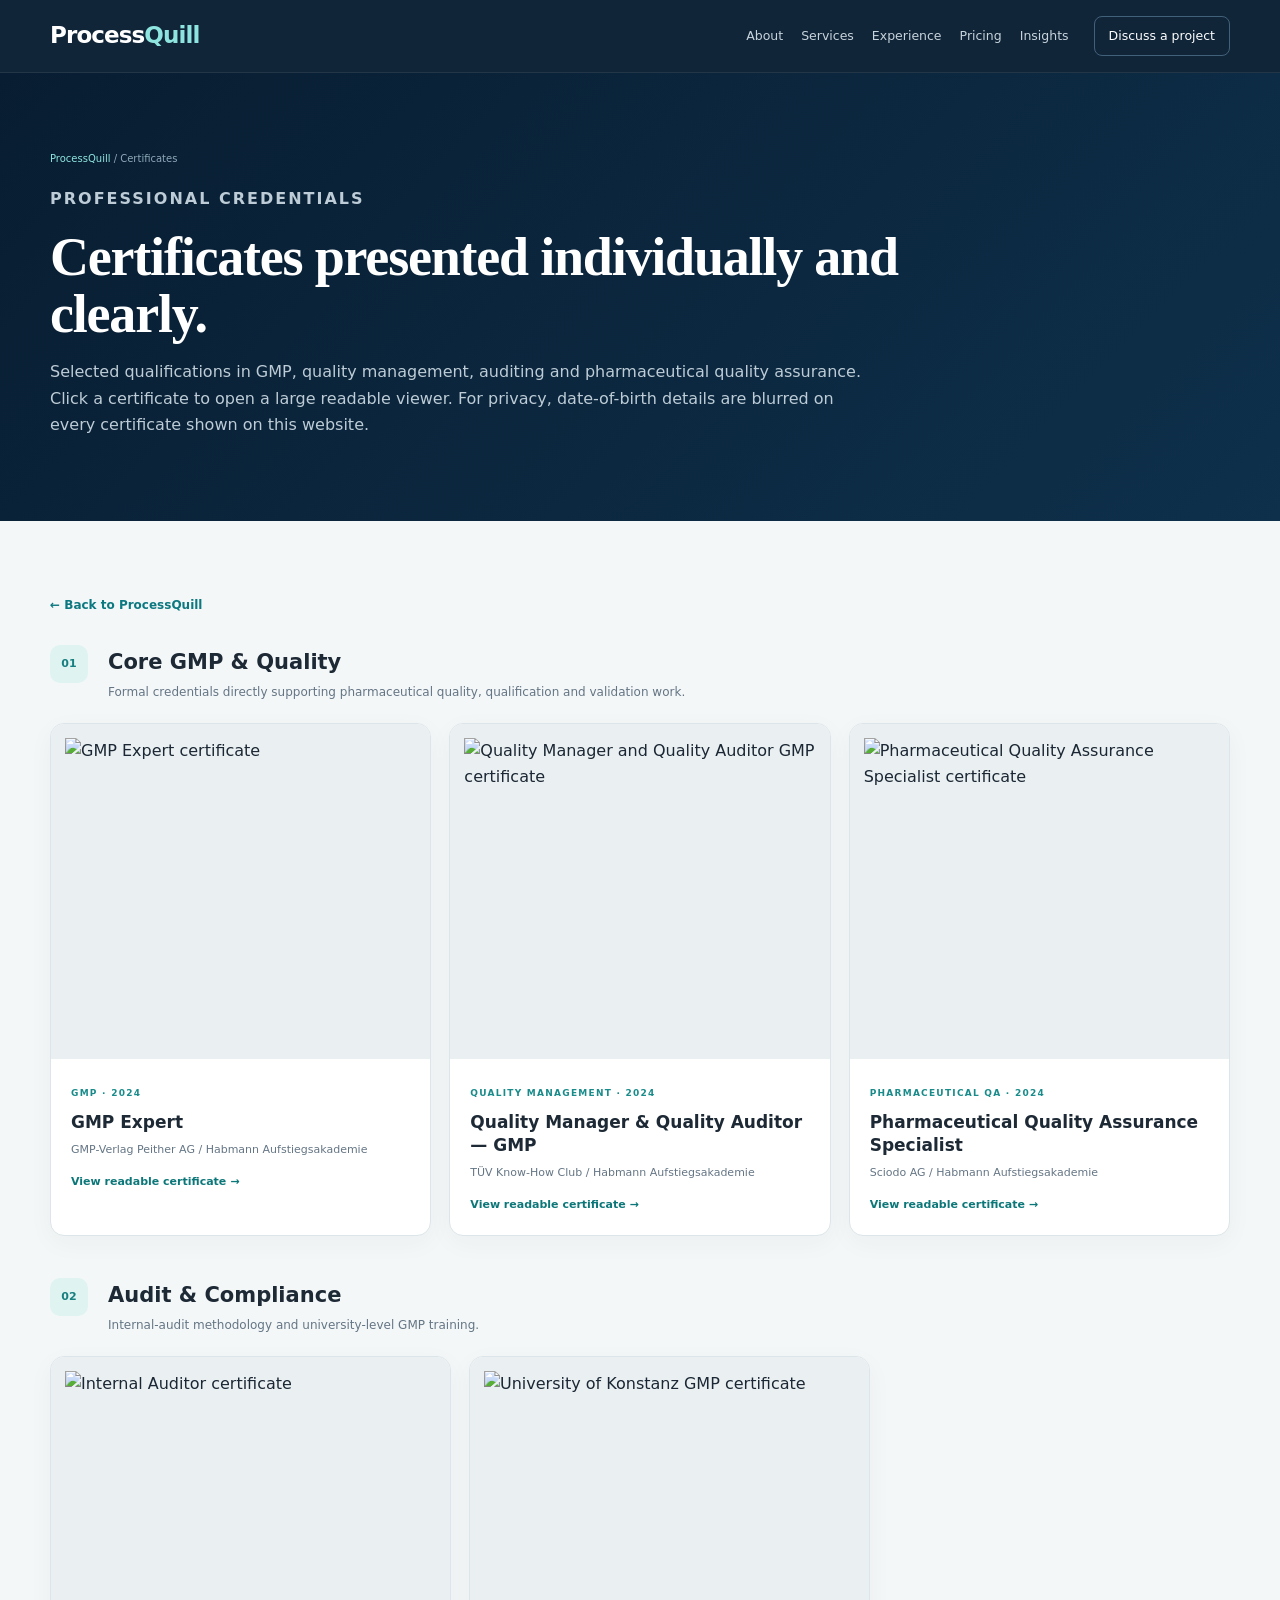
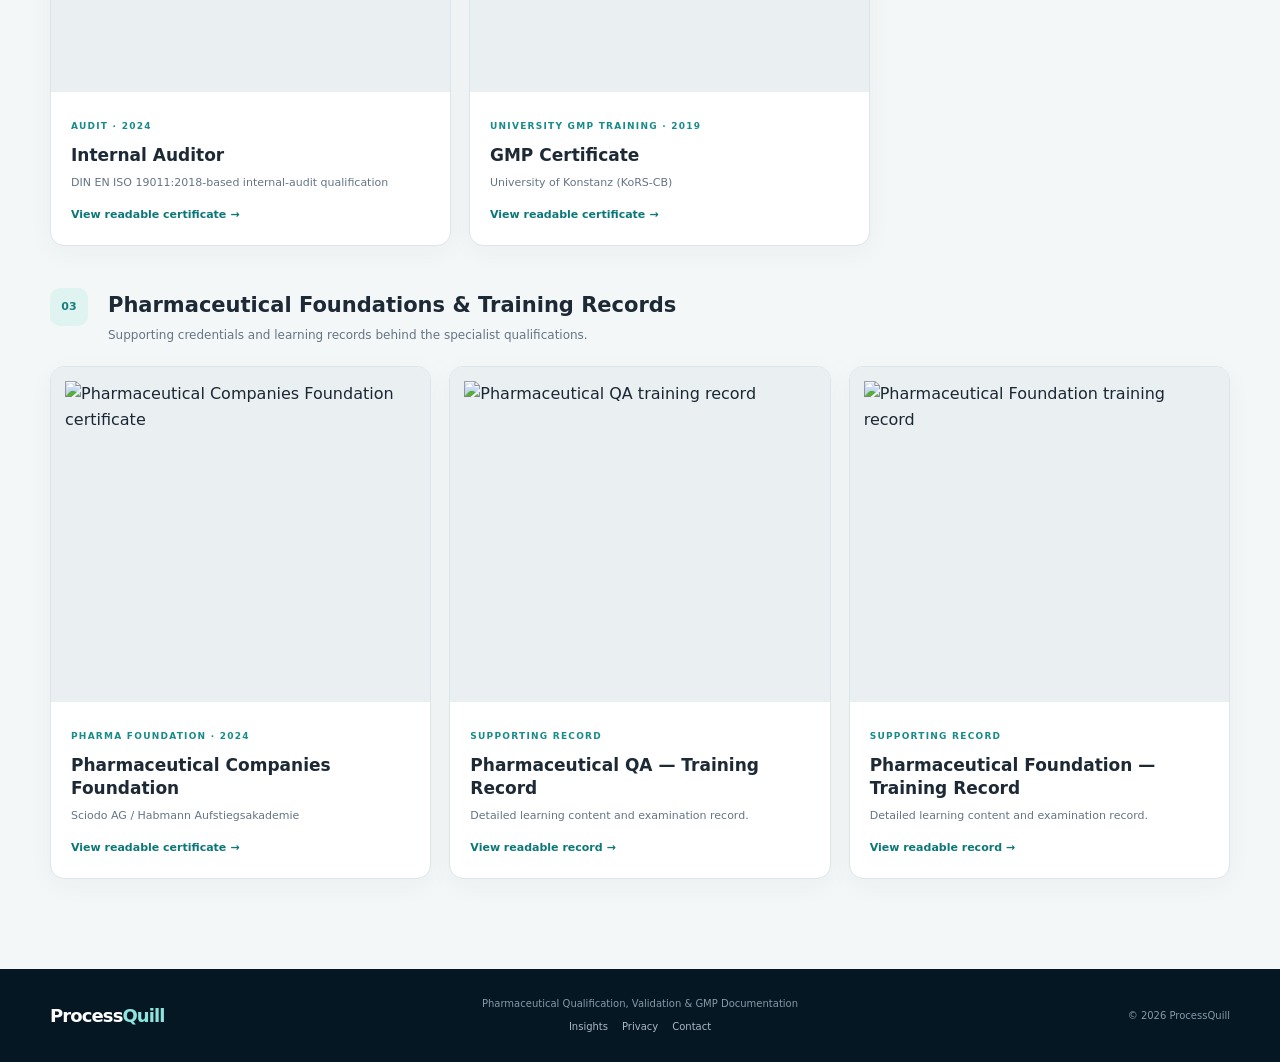
==== commit ad082c92: "Replace certificate gallery with privacy-safe redacted certificates" ====
--- a/certificates.html
+++ b/certificates.html
@@ -1,44 +1 @@
-<!DOCTYPE html>
-<html lang="en">
-<head>
-  <meta charset="UTF-8" />
-  <meta name="viewport" content="width=device-width, initial-scale=1.0" />
-  <meta name="description" content="Professional GMP, quality management, audit and pharmaceutical QA certificates of Ramesh Gupta, ProcessQuill." />
-  <meta name="theme-color" content="#081d31" />
-  <link rel="canonical" href="https://processquill.github.io/certificates.html" />
-  <meta property="og:type" content="website" />
-  <meta property="og:title" content="Professional Certificates | ProcessQuill" />
-  <meta property="og:description" content="Readable professional credentials in GMP, quality management, auditing and pharmaceutical quality assurance." />
-  <meta property="og:image" content="https://gcdn.picsart.com/editing-temp/d98a9eef-5d73-4062-8ac5-908bcfec6606.jpeg" />
-  <title>Professional Certificates | ProcessQuill</title>
-  <link rel="stylesheet" href="styles.css" />
-</head>
-<body class="cert-page">
-  <header class="site-header"><div class="container nav-wrap"><a class="brand" href="index.html"><span>Process</span><b>Quill</b></a><nav class="nav" aria-label="Main navigation"><a href="index.html#about">About</a><a href="index.html#services">Services</a><a href="index.html#experience">Experience</a><a href="index.html#pricing">Pricing</a><a href="insights.html">Insights</a></nav><a class="nav-cta" href="index.html#contact">Discuss a project</a></div></header>
-  <section class="page-hero"><div class="container"><div class="breadcrumbs"><a href="index.html">ProcessQuill</a> / Certificates</div><p class="eyebrow">PROFESSIONAL CREDENTIALS</p><h1>Certificates presented individually and clearly.</h1><p>Selected qualifications in GMP, quality management, auditing and pharmaceutical quality assurance. Click a certificate to open a large readable viewer, then use “Open full size” if you want the original image in a separate tab.</p></div></section>
-  <main class="cert-main"><div class="container"><a class="cert-back" href="index.html#credentials">← Back to ProcessQuill</a>
-    <section class="cert-group"><div class="cert-group-head"><span class="cert-no">01</span><div><h2>Core GMP & Quality</h2><p>Formal credentials directly supporting pharmaceutical quality, qualification and validation work.</p></div></div><div class="cert-grid">
-      <a class="cert-card" href="https://gcdn.picsart.com/editing-temp/b16e96e1-d2da-4fcc-85c8-655c3a6639a5.jpeg" data-title="GMP Expert"><div class="cert-preview"><img src="https://gcdn.picsart.com/editing-temp/b16e96e1-d2da-4fcc-85c8-655c3a6639a5.jpeg" alt="GMP Expert certificate" loading="lazy"></div><div class="cert-body"><span class="cert-tag">GMP · 2024</span><h3>GMP Expert</h3><p>GMP-Verlag Peither AG / Habmann Aufstiegsakademie</p><span class="cert-view">View readable certificate →</span></div></a>
-      <a class="cert-card" href="https://gcdn.picsart.com/editing-temp/ea2fcf47-6d38-4205-9ef1-b925a657f22c.jpeg" data-title="Quality Manager & Quality Auditor — GMP"><div class="cert-preview"><img src="https://gcdn.picsart.com/editing-temp/ea2fcf47-6d38-4205-9ef1-b925a657f22c.jpeg" alt="Quality Manager and Quality Auditor GMP certificate" loading="lazy"></div><div class="cert-body"><span class="cert-tag">QUALITY MANAGEMENT · 2024</span><h3>Quality Manager & Quality Auditor — GMP</h3><p>TÜV Know-How Club / Habmann Aufstiegsakademie</p><span class="cert-view">View readable certificate →</span></div></a>
-      <a class="cert-card" href="https://gcdn.picsart.com/editing-temp/1f01cfdb-e519-4b54-ab22-d96e110cf1b9.jpeg" data-title="Pharmaceutical Quality Assurance Specialist"><div class="cert-preview"><img src="https://gcdn.picsart.com/editing-temp/1f01cfdb-e519-4b54-ab22-d96e110cf1b9.jpeg" alt="Pharmaceutical Quality Assurance Specialist certificate" loading="lazy"></div><div class="cert-body"><span class="cert-tag">PHARMACEUTICAL QA · 2024</span><h3>Pharmaceutical Quality Assurance Specialist</h3><p>Sciodo AG / Habmann Aufstiegsakademie</p><span class="cert-view">View readable certificate →</span></div></a>
-    </div></section>
-    <section class="cert-group"><div class="cert-group-head"><span class="cert-no">02</span><div><h2>Audit & Compliance</h2><p>Internal-audit methodology and university-level GMP training.</p></div></div><div class="cert-grid two">
-      <a class="cert-card" href="https://gcdn.picsart.com/editing-temp/ef862128-12dd-4e78-9233-a34c8c6f2ba7.jpeg" data-title="Internal Auditor"><div class="cert-preview"><img src="https://gcdn.picsart.com/editing-temp/ef862128-12dd-4e78-9233-a34c8c6f2ba7.jpeg" alt="Internal Auditor certificate" loading="lazy"></div><div class="cert-body"><span class="cert-tag">AUDIT · 2024</span><h3>Internal Auditor</h3><p>DIN EN ISO 19011:2018-based internal-audit qualification</p><span class="cert-view">View readable certificate →</span></div></a>
-      <a class="cert-card" href="https://gcdn.picsart.com/editing-temp/39e099f2-5fcb-4b09-8adc-204ef941b0ee.jpeg" data-title="GMP Certificate — University of Konstanz"><div class="cert-preview"><img src="https://gcdn.picsart.com/editing-temp/39e099f2-5fcb-4b09-8adc-204ef941b0ee.jpeg" alt="University of Konstanz GMP certificate" loading="lazy"></div><div class="cert-body"><span class="cert-tag">UNIVERSITY GMP TRAINING · 2019</span><h3>GMP Certificate</h3><p>University of Konstanz (KoRS-CB)</p><span class="cert-view">View readable certificate →</span></div></a>
-    </div></section>
-    <section class="cert-group"><div class="cert-group-head"><span class="cert-no">03</span><div><h2>Pharmaceutical Foundations & Training Records</h2><p>Supporting credentials and learning records behind the specialist qualifications.</p></div></div><div class="cert-grid">
-      <a class="cert-card" href="https://gcdn.picsart.com/editing-temp/5a122d11-1a03-486e-81dc-f5b7935bde08.jpeg" data-title="Pharmaceutical Companies Foundation"><div class="cert-preview"><img src="https://gcdn.picsart.com/editing-temp/5a122d11-1a03-486e-81dc-f5b7935bde08.jpeg" alt="Pharmaceutical Companies Foundation certificate" loading="lazy"></div><div class="cert-body"><span class="cert-tag">PHARMA FOUNDATION · 2024</span><h3>Pharmaceutical Companies Foundation</h3><p>Sciodo AG / Habmann Aufstiegsakademie</p><span class="cert-view">View readable certificate →</span></div></a>
-      <a class="cert-card" href="https://gcdn.picsart.com/editing-temp/dab25f5a-7daa-4468-b6f5-bb4902f77efb.jpeg" data-title="Pharmaceutical QA — Training Record"><div class="cert-preview"><img src="https://gcdn.picsart.com/editing-temp/dab25f5a-7daa-4468-b6f5-bb4902f77efb.jpeg" alt="Pharmaceutical QA training record" loading="lazy"></div><div class="cert-body"><span class="cert-tag">SUPPORTING RECORD</span><h3>Pharmaceutical QA — Training Record</h3><p>Detailed learning content and examination record.</p><span class="cert-view">View readable record →</span></div></a>
-      <a class="cert-card" href="https://gcdn.picsart.com/editing-temp/d88700f7-c33d-4d46-ae99-ad7a0a73694c.jpeg" data-title="Pharmaceutical Foundation — Training Record"><div class="cert-preview"><img src="https://gcdn.picsart.com/editing-temp/d88700f7-c33d-4d46-ae99-ad7a0a73694c.jpeg" alt="Pharmaceutical Foundation training record" loading="lazy"></div><div class="cert-body"><span class="cert-tag">SUPPORTING RECORD</span><h3>Pharmaceutical Foundation — Training Record</h3><p>Detailed learning content and examination record.</p><span class="cert-view">View readable record →</span></div></a>
-    </div></section>
-  </div></main>
-  <div class="modal" id="modal" aria-hidden="true"><div class="backdrop" data-close></div><div class="viewer"><div class="viewer-top"><h3 id="modalTitle">Certificate</h3><div class="viewer-actions"><a id="fullLink" class="full-link" href="#" target="_blank" rel="noopener">Open full size ↗</a><button class="close" type="button" data-close aria-label="Close">×</button></div></div><div class="viewer-image"><img id="modalImage" alt="Certificate full view"></div><div class="hint">Scroll inside the viewer if needed. “Open full size” opens the original high-resolution image in a new tab.</div></div></div>
-  <footer class="footer"><div class="container footer-wrap"><a class="brand footer-brand" href="index.html"><span>Process</span><b>Quill</b></a><div class="footer-center"><p>Pharmaceutical Qualification, Validation & GMP Documentation</p><nav><a href="insights.html">Insights</a><a href="privacy.html">Privacy</a><a href="index.html#contact">Contact</a></nav></div><p>© <span id="year"></span> ProcessQuill</p></div></footer>
-  <script>
-    document.getElementById('year').textContent=new Date().getFullYear();
-    const modal=document.getElementById('modal'), img=document.getElementById('modalImage'), title=document.getElementById('modalTitle'), full=document.getElementById('fullLink');
-    document.querySelectorAll('.cert-card').forEach(card=>card.addEventListener('click',e=>{e.preventDefault();const src=card.getAttribute('href');img.src=src;img.alt=card.dataset.title||'Certificate';title.textContent=card.dataset.title||'Certificate';full.href=src;modal.classList.add('open');modal.setAttribute('aria-hidden','false');document.body.style.overflow='hidden';}));
-    function closeModal(){modal.classList.remove('open');modal.setAttribute('aria-hidden','true');document.body.style.overflow='';setTimeout(()=>img.src='',100)}
-    document.querySelectorAll('[data-close]').forEach(x=>x.addEventListener('click',closeModal));document.addEventListener('keydown',e=>{if(e.key==='Escape')closeModal()});
-  </script>
-</body></html>
+<!DOCTYPE html><html lang="en"><head><meta charset="UTF-8" /><meta name="viewport" content="width=device-width, initial-scale=1.0" /><meta name="description" content="Professional GMP, quality management, audit and pharmaceutical QA certificates of Ramesh Gupta, ProcessQuill." /><meta name="theme-color" content="#081d31" /><link rel="canonical" href="https://processquill.github.io/certificates.html" /><meta property="og:type" content="website" /><meta property="og:title" content="Professional Certificates | ProcessQuill" /><meta property="og:description" content="Readable professional credentials in GMP, quality management, auditing and pharmaceutical quality assurance." /><meta property="og:image" content="https://gcdn.picsart.com/editing-temp/ca0b64f3-4438-4fe7-9f67-7c35b6fcbdd7.png" /><title>Professional Certificates | ProcessQuill</title><link rel="stylesheet" href="styles.css" /></head><body class="cert-page"><header class="site-header"><div class="container nav-wrap"><a class="brand" href="index.html"><span>Process</span><b>Quill</b></a><nav class="nav" aria-label="Main navigation"><a href="index.html#about">About</a><a href="index.html#services">Services</a><a href="index.html#experience">Experience</a><a href="index.html#pricing">Pricing</a><a href="insights.html">Insights</a></nav><a class="nav-cta" href="index.html#contact">Discuss a project</a></div></header><section class="page-hero"><div class="container"><div class="breadcrumbs"><a href="index.html">ProcessQuill</a> / Certificates</div><p class="eyebrow">PROFESSIONAL CREDENTIALS</p><h1>Certificates presented individually and clearly.</h1><p>Selected qualifications in GMP, quality management, auditing and pharmaceutical quality assurance. Click a certificate to open a large readable viewer. For privacy, date-of-birth details are blurred on every certificate shown on this website.</p></div></section><main class="cert-main"><div class="container"><a class="cert-back" href="index.html#credentials">← Back to ProcessQuill</a><section class="cert-group"><div class="cert-group-head"><span class="cert-no">01</span><div><h2>Core GMP &amp; Quality</h2><p>Formal credentials directly supporting pharmaceutical quality, qualification and validation work.</p></div></div><div class="cert-grid"><a class="cert-card" href="https://gcdn.picsart.com/editing-temp/ca0b64f3-4438-4fe7-9f67-7c35b6fcbdd7.png" data-title="GMP Expert"><div class="cert-preview"><img src="https://gcdn.picsart.com/editing-temp/ca0b64f3-4438-4fe7-9f67-7c35b6fcbdd7.png" alt="GMP Expert certificate" loading="lazy"></div><div class="cert-body"><span class="cert-tag">GMP · 2024</span><h3>GMP Expert</h3><p>GMP-Verlag Peither AG / Habmann Aufstiegsakademie</p><span class="cert-view">View readable certificate →</span></div></a><a class="cert-card" href="https://gcdn.picsart.com/editing-temp/4854e464-d28b-4d01-bfd5-36ebea64cfff.png" data-title="Quality Manager &amp; Quality Auditor — GMP"><div class="cert-preview"><img src="https://gcdn.picsart.com/editing-temp/4854e464-d28b-4d01-bfd5-36ebea64cfff.png" alt="Quality Manager and Quality Auditor GMP certificate" loading="lazy"></div><div class="cert-body"><span class="cert-tag">QUALITY MANAGEMENT · 2024</span><h3>Quality Manager &amp; Quality Auditor — GMP</h3><p>TÜV Know-How Club / Habmann Aufstiegsakademie</p><span class="cert-view">View readable certificate →</span></div></a><a class="cert-card" href="https://gcdn.picsart.com/editing-temp/a3da663a-a770-44f6-8e11-278723953b5a.png" data-title="Pharmaceutical Quality Assurance Specialist"><div class="cert-preview"><img src="https://gcdn.picsart.com/editing-temp/a3da663a-a770-44f6-8e11-278723953b5a.png" alt="Pharmaceutical Quality Assurance Specialist certificate" loading="lazy"></div><div class="cert-body"><span class="cert-tag">PHARMACEUTICAL QA · 2024</span><h3>Pharmaceutical Quality Assurance Specialist</h3><p>Sciodo AG / Habmann Aufstiegsakademie</p><span class="cert-view">View readable certificate →</span></div></a></div></section><section class="cert-group"><div class="cert-group-head"><span class="cert-no">02</span><div><h2>Audit &amp; Compliance</h2><p>Internal-audit methodology and university-level GMP training.</p></div></div><div class="cert-grid two"><a class="cert-card" href="https://gcdn.picsart.com/editing-temp/8db03b70-4399-4217-8827-b58849fa176b.png" data-title="Internal Auditor"><div class="cert-preview"><img src="https://gcdn.picsart.com/editing-temp/8db03b70-4399-4217-8827-b58849fa176b.png" alt="Internal Auditor certificate" loading="lazy"></div><div class="cert-body"><span class="cert-tag">AUDIT · 2024</span><h3>Internal Auditor</h3><p>DIN EN ISO 19011:2018-based internal-audit qualification</p><span class="cert-view">View readable certificate →</span></div></a><a class="cert-card" href="https://gcdn.picsart.com/editing-temp/daadd2a0-4a67-42de-b6bf-6e067a5dd190.png" data-title="GMP Certificate — University of Konstanz"><div class="cert-preview"><img src="https://gcdn.picsart.com/editing-temp/daadd2a0-4a67-42de-b6bf-6e067a5dd190.png" alt="University of Konstanz GMP certificate" loading="lazy"></div><div class="cert-body"><span class="cert-tag">UNIVERSITY GMP TRAINING · 2019</span><h3>GMP Certificate</h3><p>University of Konstanz (KoRS-CB)</p><span class="cert-view">View readable certificate →</span></div></a></div></section><section class="cert-group"><div class="cert-group-head"><span class="cert-no">03</span><div><h2>Pharmaceutical Foundations &amp; Training Records</h2><p>Supporting credentials and learning records behind the specialist qualifications.</p></div></div><div class="cert-grid"><a class="cert-card" href="https://gcdn.picsart.com/editing-temp/8a25078b-9093-421c-b832-a15038557dd3.png" data-title="Pharmaceutical Companies Foundation"><div class="cert-preview"><img src="https://gcdn.picsart.com/editing-temp/8a25078b-9093-421c-b832-a15038557dd3.png" alt="Pharmaceutical Companies Foundation certificate" loading="lazy"></div><div class="cert-body"><span class="cert-tag">PHARMA FOUNDATION · 2024</span><h3>Pharmaceutical Companies Foundation</h3><p>Sciodo AG / Habmann Aufstiegsakademie</p><span class="cert-view">View readable certificate →</span></div></a><a class="cert-card" href="https://gcdn.picsart.com/editing-temp/0a90b2be-3aa8-450c-9401-fa87f497a5bd.png" data-title="Pharmaceutical QA — Training Record"><div class="cert-preview"><img src="https://gcdn.picsart.com/editing-temp/0a90b2be-3aa8-450c-9401-fa87f497a5bd.png" alt="Pharmaceutical QA training record" loading="lazy"></div><div class="cert-body"><span class="cert-tag">SUPPORTING RECORD</span><h3>Pharmaceutical QA — Training Record</h3><p>Detailed learning content and examination record.</p><span class="cert-view">View readable record →</span></div></a><a class="cert-card" href="https://gcdn.picsart.com/editing-temp/a3669ade-6559-4c7f-81b1-d45e8d25b80b.png" data-title="Pharmaceutical Foundation — Training Record"><div class="cert-preview"><img src="https://gcdn.picsart.com/editing-temp/a3669ade-6559-4c7f-81b1-d45e8d25b80b.png" alt="Pharmaceutical Foundation training record" loading="lazy"></div><div class="cert-body"><span class="cert-tag">SUPPORTING RECORD</span><h3>Pharmaceutical Foundation — Training Record</h3><p>Detailed learning content and examination record.</p><span class="cert-view">View readable record →</span></div></a></div></section></div></main><div class="modal" id="modal" aria-hidden="true"><div class="backdrop" data-close></div><div class="viewer"><div class="viewer-top"><h3 id="modalTitle">Certificate</h3><div class="viewer-actions"><a id="fullLink" class="full-link" href="#" target="_blank" rel="noopener">Open full size ↗</a><button class="close" type="button" data-close aria-label="Close">×</button></div></div><div class="viewer-image"><img id="modalImage" alt="Certificate full view"></div><div class="hint">Scroll inside the viewer if needed. “Open full size” opens the full redacted certificate in a new tab.</div></div></div><footer class="footer"><div class="container footer-wrap"><a class="brand footer-brand" href="index.html"><span>Process</span><b>Quill</b></a><div class="footer-center"><p>Pharmaceutical Qualification, Validation &amp; GMP Documentation</p><nav><a href="insights.html">Insights</a><a href="privacy.html">Privacy</a><a href="index.html#contact">Contact</a></nav></div><p>© <span id="year"></span> ProcessQuill</p></div></footer><script>document.getElementById('year').textContent = new Date().getFullYear();const modal = document.getElementById('modal');const img = document.getElementById('modalImage');const title = document.getElementById('modalTitle');const full = document.getElementById('fullLink');document.querySelectorAll('.cert-card').forEach(card => {card.addEventListener('click', e => {e.preventDefault();const src = card.getAttribute('href');img.src = src;img.alt = card.dataset.title || 'Certificate';title.textContent = card.dataset.title || 'Certificate';full.href = src;modal.classList.add('open');modal.setAttribute('aria-hidden', 'false');document.body.style.overflow = 'hidden';});});function closeModal() {modal.classList.remove('open');modal.setAttribute('aria-hidden', 'true');document.body.style.overflow = '';setTimeout(() => img.src = '', 100);}document.querySelectorAll('[data-close]').forEach(x => x.addEventListener('click', closeModal));document.addEventListener('keydown', e => { if (e.key === 'Escape') closeModal(); });</script></body></html>
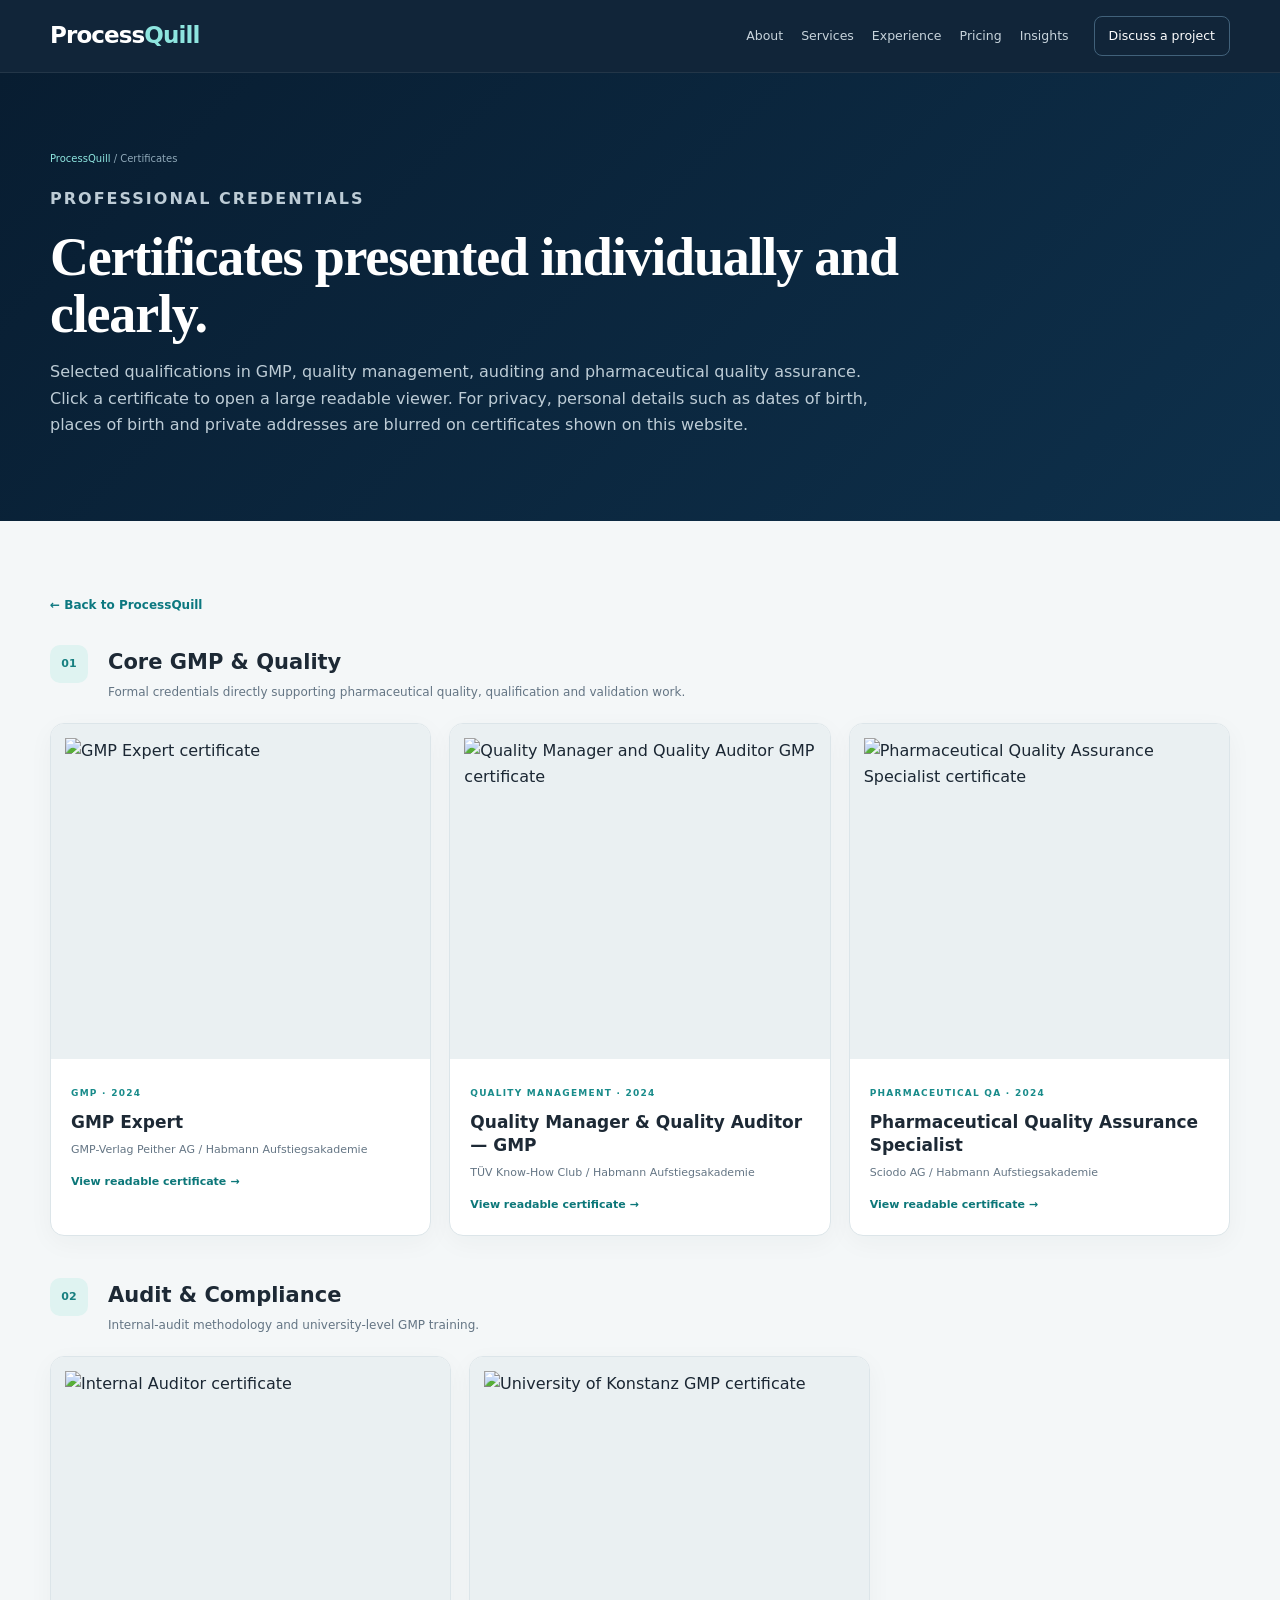
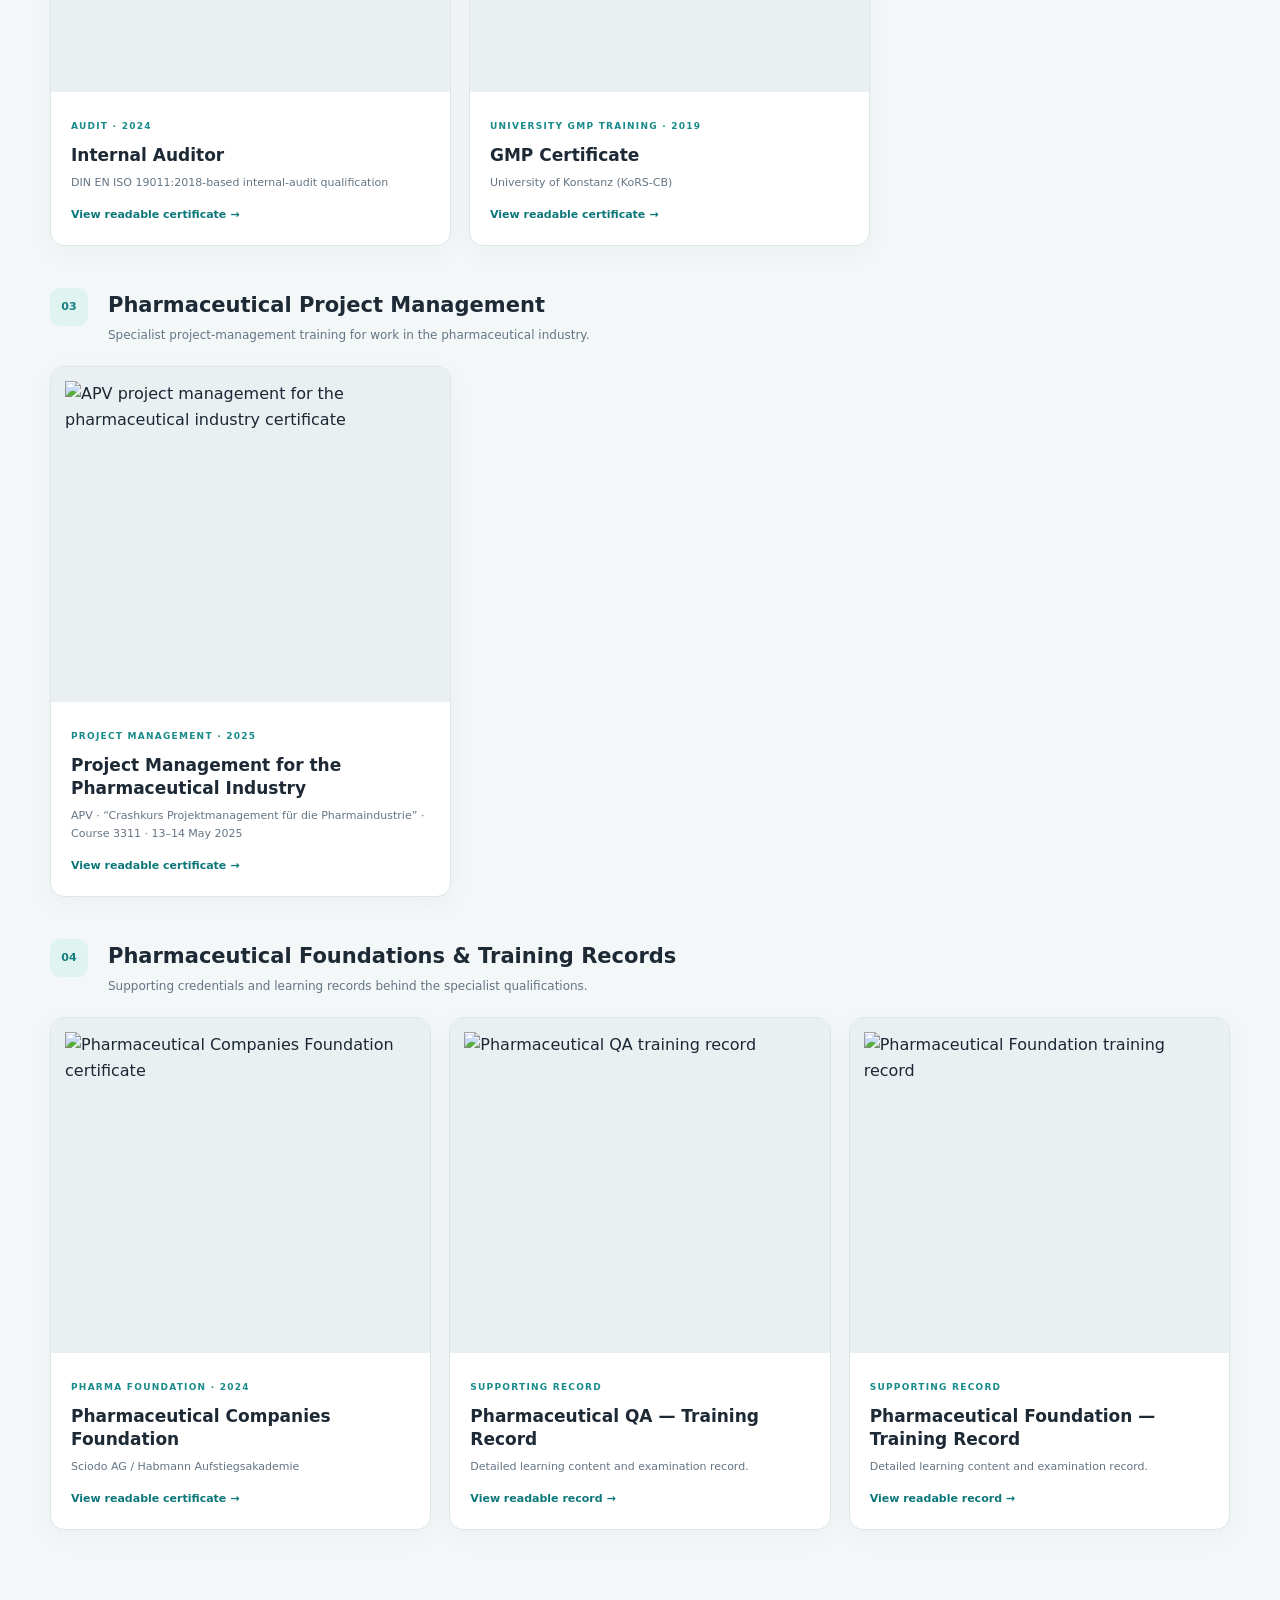
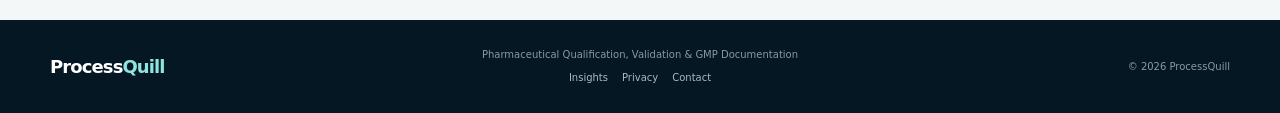
==== commit 797c7334: "Add APV pharmaceutical project management certificate" ====
--- a/certificates.html
+++ b/certificates.html
@@ -1 +1 @@
-<!DOCTYPE html><html lang="en"><head><meta charset="UTF-8" /><meta name="viewport" content="width=device-width, initial-scale=1.0" /><meta name="description" content="Professional GMP, quality management, audit and pharmaceutical QA certificates of Ramesh Gupta, ProcessQuill." /><meta name="theme-color" content="#081d31" /><link rel="canonical" href="https://processquill.github.io/certificates.html" /><meta property="og:type" content="website" /><meta property="og:title" content="Professional Certificates | ProcessQuill" /><meta property="og:description" content="Readable professional credentials in GMP, quality management, auditing and pharmaceutical quality assurance." /><meta property="og:image" content="https://gcdn.picsart.com/editing-temp/ca0b64f3-4438-4fe7-9f67-7c35b6fcbdd7.png" /><title>Professional Certificates | ProcessQuill</title><link rel="stylesheet" href="styles.css" /></head><body class="cert-page"><header class="site-header"><div class="container nav-wrap"><a class="brand" href="index.html"><span>Process</span><b>Quill</b></a><nav class="nav" aria-label="Main navigation"><a href="index.html#about">About</a><a href="index.html#services">Services</a><a href="index.html#experience">Experience</a><a href="index.html#pricing">Pricing</a><a href="insights.html">Insights</a></nav><a class="nav-cta" href="index.html#contact">Discuss a project</a></div></header><section class="page-hero"><div class="container"><div class="breadcrumbs"><a href="index.html">ProcessQuill</a> / Certificates</div><p class="eyebrow">PROFESSIONAL CREDENTIALS</p><h1>Certificates presented individually and clearly.</h1><p>Selected qualifications in GMP, quality management, auditing and pharmaceutical quality assurance. Click a certificate to open a large readable viewer. For privacy, date-of-birth details are blurred on every certificate shown on this website.</p></div></section><main class="cert-main"><div class="container"><a class="cert-back" href="index.html#credentials">← Back to ProcessQuill</a><section class="cert-group"><div class="cert-group-head"><span class="cert-no">01</span><div><h2>Core GMP &amp; Quality</h2><p>Formal credentials directly supporting pharmaceutical quality, qualification and validation work.</p></div></div><div class="cert-grid"><a class="cert-card" href="https://gcdn.picsart.com/editing-temp/ca0b64f3-4438-4fe7-9f67-7c35b6fcbdd7.png" data-title="GMP Expert"><div class="cert-preview"><img src="https://gcdn.picsart.com/editing-temp/ca0b64f3-4438-4fe7-9f67-7c35b6fcbdd7.png" alt="GMP Expert certificate" loading="lazy"></div><div class="cert-body"><span class="cert-tag">GMP · 2024</span><h3>GMP Expert</h3><p>GMP-Verlag Peither AG / Habmann Aufstiegsakademie</p><span class="cert-view">View readable certificate →</span></div></a><a class="cert-card" href="https://gcdn.picsart.com/editing-temp/4854e464-d28b-4d01-bfd5-36ebea64cfff.png" data-title="Quality Manager &amp; Quality Auditor — GMP"><div class="cert-preview"><img src="https://gcdn.picsart.com/editing-temp/4854e464-d28b-4d01-bfd5-36ebea64cfff.png" alt="Quality Manager and Quality Auditor GMP certificate" loading="lazy"></div><div class="cert-body"><span class="cert-tag">QUALITY MANAGEMENT · 2024</span><h3>Quality Manager &amp; Quality Auditor — GMP</h3><p>TÜV Know-How Club / Habmann Aufstiegsakademie</p><span class="cert-view">View readable certificate →</span></div></a><a class="cert-card" href="https://gcdn.picsart.com/editing-temp/a3da663a-a770-44f6-8e11-278723953b5a.png" data-title="Pharmaceutical Quality Assurance Specialist"><div class="cert-preview"><img src="https://gcdn.picsart.com/editing-temp/a3da663a-a770-44f6-8e11-278723953b5a.png" alt="Pharmaceutical Quality Assurance Specialist certificate" loading="lazy"></div><div class="cert-body"><span class="cert-tag">PHARMACEUTICAL QA · 2024</span><h3>Pharmaceutical Quality Assurance Specialist</h3><p>Sciodo AG / Habmann Aufstiegsakademie</p><span class="cert-view">View readable certificate →</span></div></a></div></section><section class="cert-group"><div class="cert-group-head"><span class="cert-no">02</span><div><h2>Audit &amp; Compliance</h2><p>Internal-audit methodology and university-level GMP training.</p></div></div><div class="cert-grid two"><a class="cert-card" href="https://gcdn.picsart.com/editing-temp/8db03b70-4399-4217-8827-b58849fa176b.png" data-title="Internal Auditor"><div class="cert-preview"><img src="https://gcdn.picsart.com/editing-temp/8db03b70-4399-4217-8827-b58849fa176b.png" alt="Internal Auditor certificate" loading="lazy"></div><div class="cert-body"><span class="cert-tag">AUDIT · 2024</span><h3>Internal Auditor</h3><p>DIN EN ISO 19011:2018-based internal-audit qualification</p><span class="cert-view">View readable certificate →</span></div></a><a class="cert-card" href="https://gcdn.picsart.com/editing-temp/daadd2a0-4a67-42de-b6bf-6e067a5dd190.png" data-title="GMP Certificate — University of Konstanz"><div class="cert-preview"><img src="https://gcdn.picsart.com/editing-temp/daadd2a0-4a67-42de-b6bf-6e067a5dd190.png" alt="University of Konstanz GMP certificate" loading="lazy"></div><div class="cert-body"><span class="cert-tag">UNIVERSITY GMP TRAINING · 2019</span><h3>GMP Certificate</h3><p>University of Konstanz (KoRS-CB)</p><span class="cert-view">View readable certificate →</span></div></a></div></section><section class="cert-group"><div class="cert-group-head"><span class="cert-no">03</span><div><h2>Pharmaceutical Foundations &amp; Training Records</h2><p>Supporting credentials and learning records behind the specialist qualifications.</p></div></div><div class="cert-grid"><a class="cert-card" href="https://gcdn.picsart.com/editing-temp/8a25078b-9093-421c-b832-a15038557dd3.png" data-title="Pharmaceutical Companies Foundation"><div class="cert-preview"><img src="https://gcdn.picsart.com/editing-temp/8a25078b-9093-421c-b832-a15038557dd3.png" alt="Pharmaceutical Companies Foundation certificate" loading="lazy"></div><div class="cert-body"><span class="cert-tag">PHARMA FOUNDATION · 2024</span><h3>Pharmaceutical Companies Foundation</h3><p>Sciodo AG / Habmann Aufstiegsakademie</p><span class="cert-view">View readable certificate →</span></div></a><a class="cert-card" href="https://gcdn.picsart.com/editing-temp/0a90b2be-3aa8-450c-9401-fa87f497a5bd.png" data-title="Pharmaceutical QA — Training Record"><div class="cert-preview"><img src="https://gcdn.picsart.com/editing-temp/0a90b2be-3aa8-450c-9401-fa87f497a5bd.png" alt="Pharmaceutical QA training record" loading="lazy"></div><div class="cert-body"><span class="cert-tag">SUPPORTING RECORD</span><h3>Pharmaceutical QA — Training Record</h3><p>Detailed learning content and examination record.</p><span class="cert-view">View readable record →</span></div></a><a class="cert-card" href="https://gcdn.picsart.com/editing-temp/a3669ade-6559-4c7f-81b1-d45e8d25b80b.png" data-title="Pharmaceutical Foundation — Training Record"><div class="cert-preview"><img src="https://gcdn.picsart.com/editing-temp/a3669ade-6559-4c7f-81b1-d45e8d25b80b.png" alt="Pharmaceutical Foundation training record" loading="lazy"></div><div class="cert-body"><span class="cert-tag">SUPPORTING RECORD</span><h3>Pharmaceutical Foundation — Training Record</h3><p>Detailed learning content and examination record.</p><span class="cert-view">View readable record →</span></div></a></div></section></div></main><div class="modal" id="modal" aria-hidden="true"><div class="backdrop" data-close></div><div class="viewer"><div class="viewer-top"><h3 id="modalTitle">Certificate</h3><div class="viewer-actions"><a id="fullLink" class="full-link" href="#" target="_blank" rel="noopener">Open full size ↗</a><button class="close" type="button" data-close aria-label="Close">×</button></div></div><div class="viewer-image"><img id="modalImage" alt="Certificate full view"></div><div class="hint">Scroll inside the viewer if needed. “Open full size” opens the full redacted certificate in a new tab.</div></div></div><footer class="footer"><div class="container footer-wrap"><a class="brand footer-brand" href="index.html"><span>Process</span><b>Quill</b></a><div class="footer-center"><p>Pharmaceutical Qualification, Validation &amp; GMP Documentation</p><nav><a href="insights.html">Insights</a><a href="privacy.html">Privacy</a><a href="index.html#contact">Contact</a></nav></div><p>© <span id="year"></span> ProcessQuill</p></div></footer><script>document.getElementById('year').textContent = new Date().getFullYear();const modal = document.getElementById('modal');const img = document.getElementById('modalImage');const title = document.getElementById('modalTitle');const full = document.getElementById('fullLink');document.querySelectorAll('.cert-card').forEach(card => {card.addEventListener('click', e => {e.preventDefault();const src = card.getAttribute('href');img.src = src;img.alt = card.dataset.title || 'Certificate';title.textContent = card.dataset.title || 'Certificate';full.href = src;modal.classList.add('open');modal.setAttribute('aria-hidden', 'false');document.body.style.overflow = 'hidden';});});function closeModal() {modal.classList.remove('open');modal.setAttribute('aria-hidden', 'true');document.body.style.overflow = '';setTimeout(() => img.src = '', 100);}document.querySelectorAll('[data-close]').forEach(x => x.addEventListener('click', closeModal));document.addEventListener('keydown', e => { if (e.key === 'Escape') closeModal(); });</script></body></html>+<!DOCTYPE html><html lang="en"><head><meta charset="UTF-8" /><meta name="viewport" content="width=device-width, initial-scale=1.0" /><meta name="description" content="Professional GMP, quality management, audit and pharmaceutical QA certificates of Ramesh Gupta, ProcessQuill." /><meta name="theme-color" content="#081d31" /><link rel="canonical" href="https://processquill.github.io/certificates.html" /><meta property="og:type" content="website" /><meta property="og:title" content="Professional Certificates | ProcessQuill" /><meta property="og:description" content="Readable professional credentials in GMP, quality management, auditing and pharmaceutical quality assurance." /><meta property="og:image" content="https://gcdn.picsart.com/editing-temp/ca0b64f3-4438-4fe7-9f67-7c35b6fcbdd7.png" /><title>Professional Certificates | ProcessQuill</title><link rel="stylesheet" href="styles.css" /></head><body class="cert-page"><header class="site-header"><div class="container nav-wrap"><a class="brand" href="index.html"><span>Process</span><b>Quill</b></a><nav class="nav" aria-label="Main navigation"><a href="index.html#about">About</a><a href="index.html#services">Services</a><a href="index.html#experience">Experience</a><a href="index.html#pricing">Pricing</a><a href="insights.html">Insights</a></nav><a class="nav-cta" href="index.html#contact">Discuss a project</a></div></header><section class="page-hero"><div class="container"><div class="breadcrumbs"><a href="index.html">ProcessQuill</a> / Certificates</div><p class="eyebrow">PROFESSIONAL CREDENTIALS</p><h1>Certificates presented individually and clearly.</h1><p>Selected qualifications in GMP, quality management, auditing and pharmaceutical quality assurance. Click a certificate to open a large readable viewer. For privacy, personal details such as dates of birth, places of birth and private addresses are blurred on certificates shown on this website.</p></div></section><main class="cert-main"><div class="container"><a class="cert-back" href="index.html#credentials">← Back to ProcessQuill</a><section class="cert-group"><div class="cert-group-head"><span class="cert-no">01</span><div><h2>Core GMP &amp; Quality</h2><p>Formal credentials directly supporting pharmaceutical quality, qualification and validation work.</p></div></div><div class="cert-grid"><a class="cert-card" href="https://gcdn.picsart.com/editing-temp/ca0b64f3-4438-4fe7-9f67-7c35b6fcbdd7.png" data-title="GMP Expert"><div class="cert-preview"><img src="https://gcdn.picsart.com/editing-temp/ca0b64f3-4438-4fe7-9f67-7c35b6fcbdd7.png" alt="GMP Expert certificate" loading="lazy"></div><div class="cert-body"><span class="cert-tag">GMP · 2024</span><h3>GMP Expert</h3><p>GMP-Verlag Peither AG / Habmann Aufstiegsakademie</p><span class="cert-view">View readable certificate →</span></div></a><a class="cert-card" href="https://gcdn.picsart.com/editing-temp/4854e464-d28b-4d01-bfd5-36ebea64cfff.png" data-title="Quality Manager &amp; Quality Auditor — GMP"><div class="cert-preview"><img src="https://gcdn.picsart.com/editing-temp/4854e464-d28b-4d01-bfd5-36ebea64cfff.png" alt="Quality Manager and Quality Auditor GMP certificate" loading="lazy"></div><div class="cert-body"><span class="cert-tag">QUALITY MANAGEMENT · 2024</span><h3>Quality Manager &amp; Quality Auditor — GMP</h3><p>TÜV Know-How Club / Habmann Aufstiegsakademie</p><span class="cert-view">View readable certificate →</span></div></a><a class="cert-card" href="https://gcdn.picsart.com/editing-temp/a3da663a-a770-44f6-8e11-278723953b5a.png" data-title="Pharmaceutical Quality Assurance Specialist"><div class="cert-preview"><img src="https://gcdn.picsart.com/editing-temp/a3da663a-a770-44f6-8e11-278723953b5a.png" alt="Pharmaceutical Quality Assurance Specialist certificate" loading="lazy"></div><div class="cert-body"><span class="cert-tag">PHARMACEUTICAL QA · 2024</span><h3>Pharmaceutical Quality Assurance Specialist</h3><p>Sciodo AG / Habmann Aufstiegsakademie</p><span class="cert-view">View readable certificate →</span></div></a></div></section><section class="cert-group"><div class="cert-group-head"><span class="cert-no">02</span><div><h2>Audit &amp; Compliance</h2><p>Internal-audit methodology and university-level GMP training.</p></div></div><div class="cert-grid two"><a class="cert-card" href="https://gcdn.picsart.com/editing-temp/8db03b70-4399-4217-8827-b58849fa176b.png" data-title="Internal Auditor"><div class="cert-preview"><img src="https://gcdn.picsart.com/editing-temp/8db03b70-4399-4217-8827-b58849fa176b.png" alt="Internal Auditor certificate" loading="lazy"></div><div class="cert-body"><span class="cert-tag">AUDIT · 2024</span><h3>Internal Auditor</h3><p>DIN EN ISO 19011:2018-based internal-audit qualification</p><span class="cert-view">View readable certificate →</span></div></a><a class="cert-card" href="https://gcdn.picsart.com/editing-temp/daadd2a0-4a67-42de-b6bf-6e067a5dd190.png" data-title="GMP Certificate — University of Konstanz"><div class="cert-preview"><img src="https://gcdn.picsart.com/editing-temp/daadd2a0-4a67-42de-b6bf-6e067a5dd190.png" alt="University of Konstanz GMP certificate" loading="lazy"></div><div class="cert-body"><span class="cert-tag">UNIVERSITY GMP TRAINING · 2019</span><h3>GMP Certificate</h3><p>University of Konstanz (KoRS-CB)</p><span class="cert-view">View readable certificate →</span></div></a></div></section><section class="cert-group"><div class="cert-group-head"><span class="cert-no">03</span><div><h2>Pharmaceutical Project Management</h2><p>Specialist project-management training for work in the pharmaceutical industry.</p></div></div><div class="cert-grid two"><a class="cert-card" href="https://gcdn.picsart.com/editing-temp/7d8e826f-c82a-454a-8448-83f0853f292a.png" data-title="APV — Project Management for the Pharmaceutical Industry"><div class="cert-preview"><img src="https://gcdn.picsart.com/editing-temp/7d8e826f-c82a-454a-8448-83f0853f292a.png" alt="APV project management for the pharmaceutical industry certificate" loading="lazy"></div><div class="cert-body"><span class="cert-tag">PROJECT MANAGEMENT · 2025</span><h3>Project Management for the Pharmaceutical Industry</h3><p>APV · “Crashkurs Projektmanagement für die Pharmaindustrie” · Course 3311 · 13–14 May 2025</p><span class="cert-view">View readable certificate →</span></div></a></div></section><section class="cert-group"><div class="cert-group-head"><span class="cert-no">04</span><div><h2>Pharmaceutical Foundations &amp; Training Records</h2><p>Supporting credentials and learning records behind the specialist qualifications.</p></div></div><div class="cert-grid"><a class="cert-card" href="https://gcdn.picsart.com/editing-temp/8a25078b-9093-421c-b832-a15038557dd3.png" data-title="Pharmaceutical Companies Foundation"><div class="cert-preview"><img src="https://gcdn.picsart.com/editing-temp/8a25078b-9093-421c-b832-a15038557dd3.png" alt="Pharmaceutical Companies Foundation certificate" loading="lazy"></div><div class="cert-body"><span class="cert-tag">PHARMA FOUNDATION · 2024</span><h3>Pharmaceutical Companies Foundation</h3><p>Sciodo AG / Habmann Aufstiegsakademie</p><span class="cert-view">View readable certificate →</span></div></a><a class="cert-card" href="https://gcdn.picsart.com/editing-temp/0a90b2be-3aa8-450c-9401-fa87f497a5bd.png" data-title="Pharmaceutical QA — Training Record"><div class="cert-preview"><img src="https://gcdn.picsart.com/editing-temp/0a90b2be-3aa8-450c-9401-fa87f497a5bd.png" alt="Pharmaceutical QA training record" loading="lazy"></div><div class="cert-body"><span class="cert-tag">SUPPORTING RECORD</span><h3>Pharmaceutical QA — Training Record</h3><p>Detailed learning content and examination record.</p><span class="cert-view">View readable record →</span></div></a><a class="cert-card" href="https://gcdn.picsart.com/editing-temp/a3669ade-6559-4c7f-81b1-d45e8d25b80b.png" data-title="Pharmaceutical Foundation — Training Record"><div class="cert-preview"><img src="https://gcdn.picsart.com/editing-temp/a3669ade-6559-4c7f-81b1-d45e8d25b80b.png" alt="Pharmaceutical Foundation training record" loading="lazy"></div><div class="cert-body"><span class="cert-tag">SUPPORTING RECORD</span><h3>Pharmaceutical Foundation — Training Record</h3><p>Detailed learning content and examination record.</p><span class="cert-view">View readable record →</span></div></a></div></section></div></main><div class="modal" id="modal" aria-hidden="true"><div class="backdrop" data-close></div><div class="viewer"><div class="viewer-top"><h3 id="modalTitle">Certificate</h3><div class="viewer-actions"><a id="fullLink" class="full-link" href="#" target="_blank" rel="noopener">Open full size ↗</a><button class="close" type="button" data-close aria-label="Close">×</button></div></div><div class="viewer-image"><img id="modalImage" alt="Certificate full view"></div><div class="hint">Scroll inside the viewer if needed. “Open full size” opens the full redacted certificate in a new tab.</div></div></div><footer class="footer"><div class="container footer-wrap"><a class="brand footer-brand" href="index.html"><span>Process</span><b>Quill</b></a><div class="footer-center"><p>Pharmaceutical Qualification, Validation &amp; GMP Documentation</p><nav><a href="insights.html">Insights</a><a href="privacy.html">Privacy</a><a href="index.html#contact">Contact</a></nav></div><p>© <span id="year"></span> ProcessQuill</p></div></footer><script>document.getElementById('year').textContent = new Date().getFullYear();const modal = document.getElementById('modal');const img = document.getElementById('modalImage');const title = document.getElementById('modalTitle');const full = document.getElementById('fullLink');document.querySelectorAll('.cert-card').forEach(card => {card.addEventListener('click', e => {e.preventDefault();const src = card.getAttribute('href');img.src = src;img.alt = card.dataset.title || 'Certificate';title.textContent = card.dataset.title || 'Certificate';full.href = src;modal.classList.add('open');modal.setAttribute('aria-hidden', 'false');document.body.style.overflow = 'hidden';});});function closeModal() {modal.classList.remove('open');modal.setAttribute('aria-hidden', 'true');document.body.style.overflow = '';setTimeout(() => img.src = '', 100);}document.querySelectorAll('[data-close]').forEach(x => x.addEventListener('click', closeModal));document.addEventListener('keydown', e => { if (e.key === 'Escape') closeModal(); });</script></body></html>
